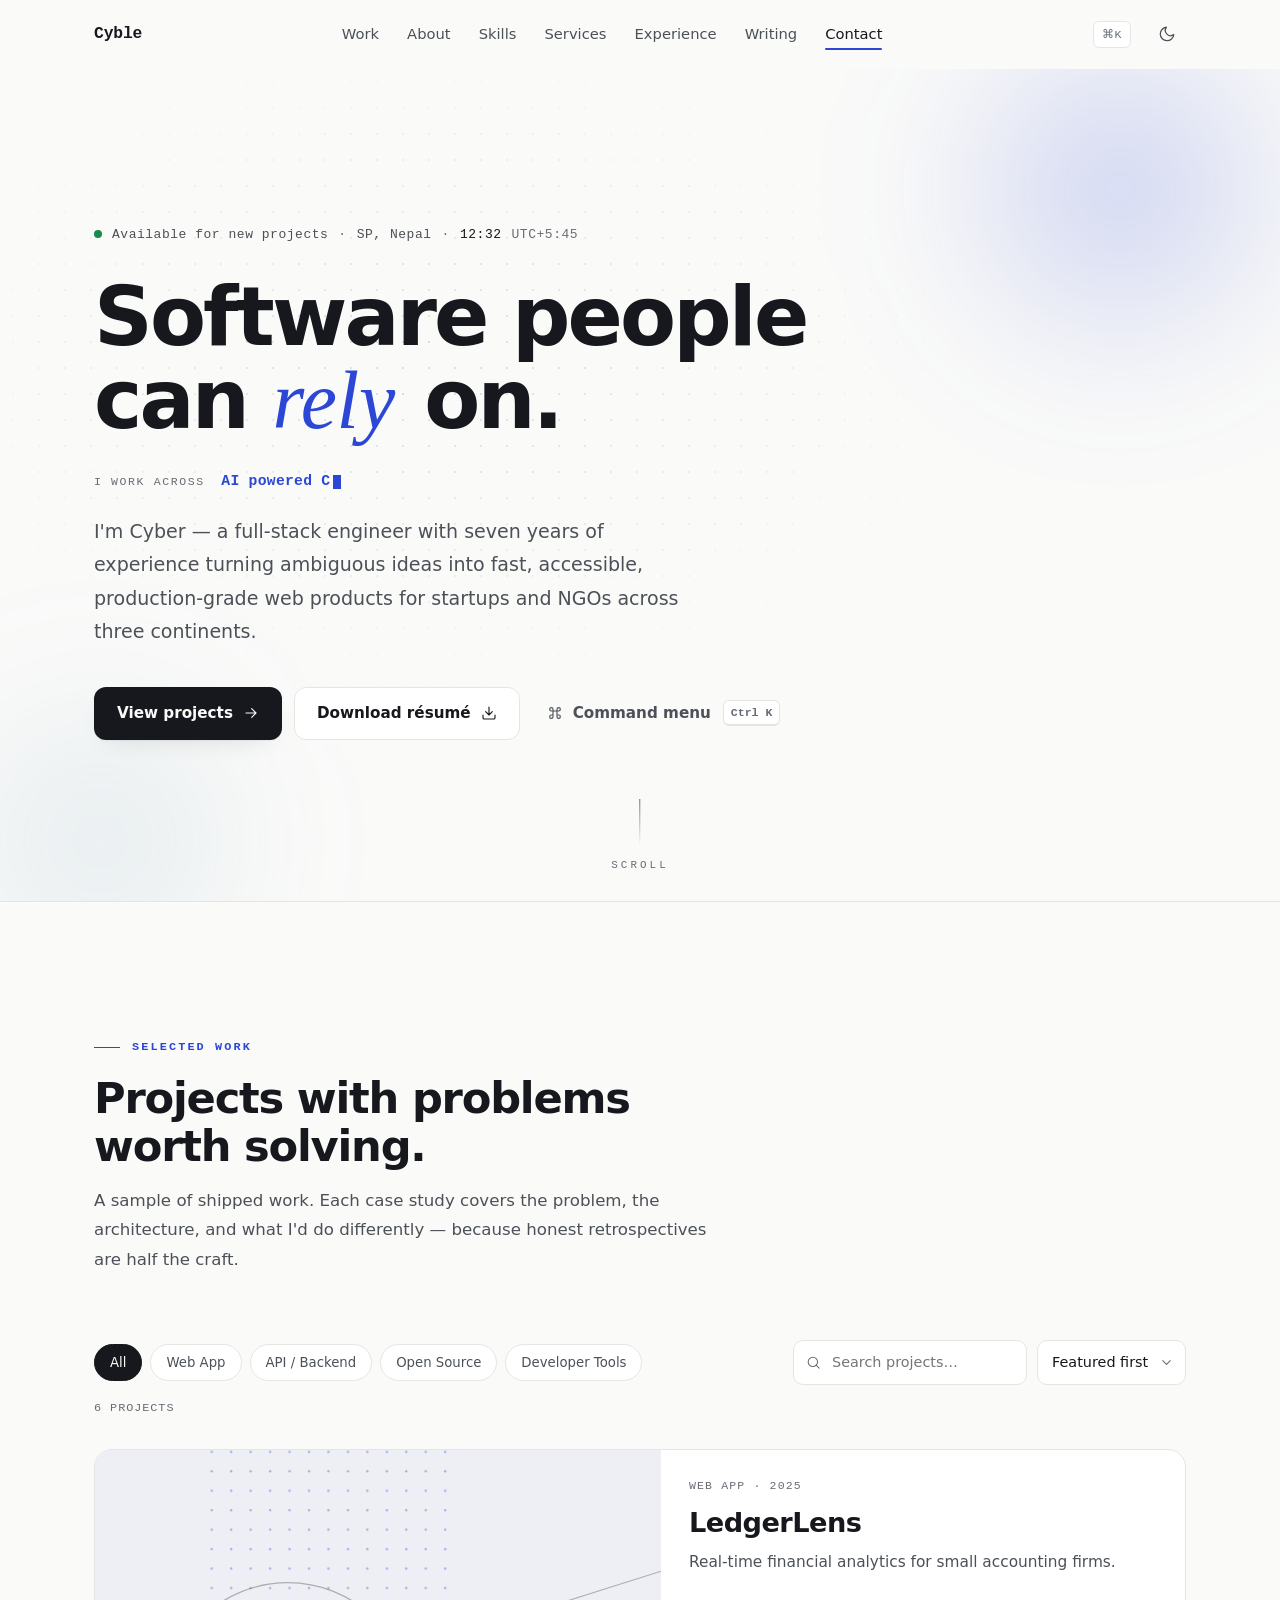
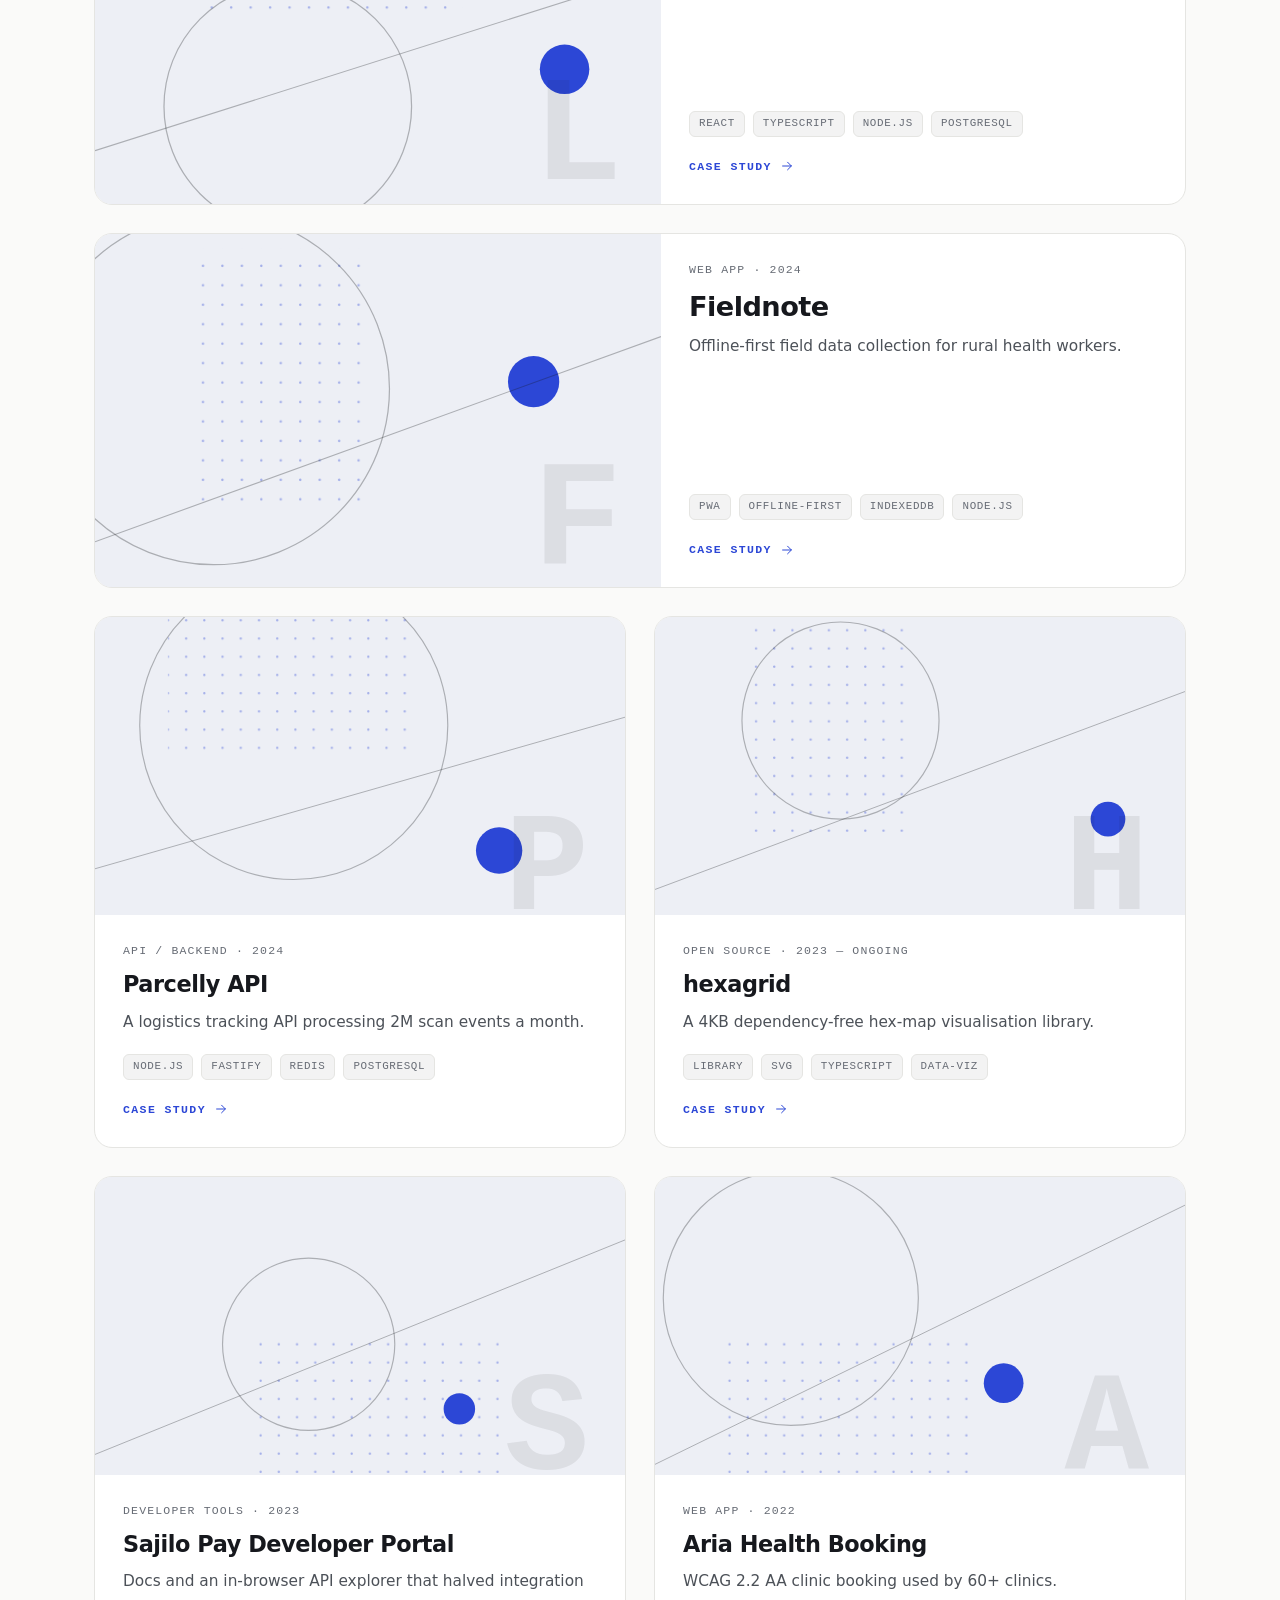
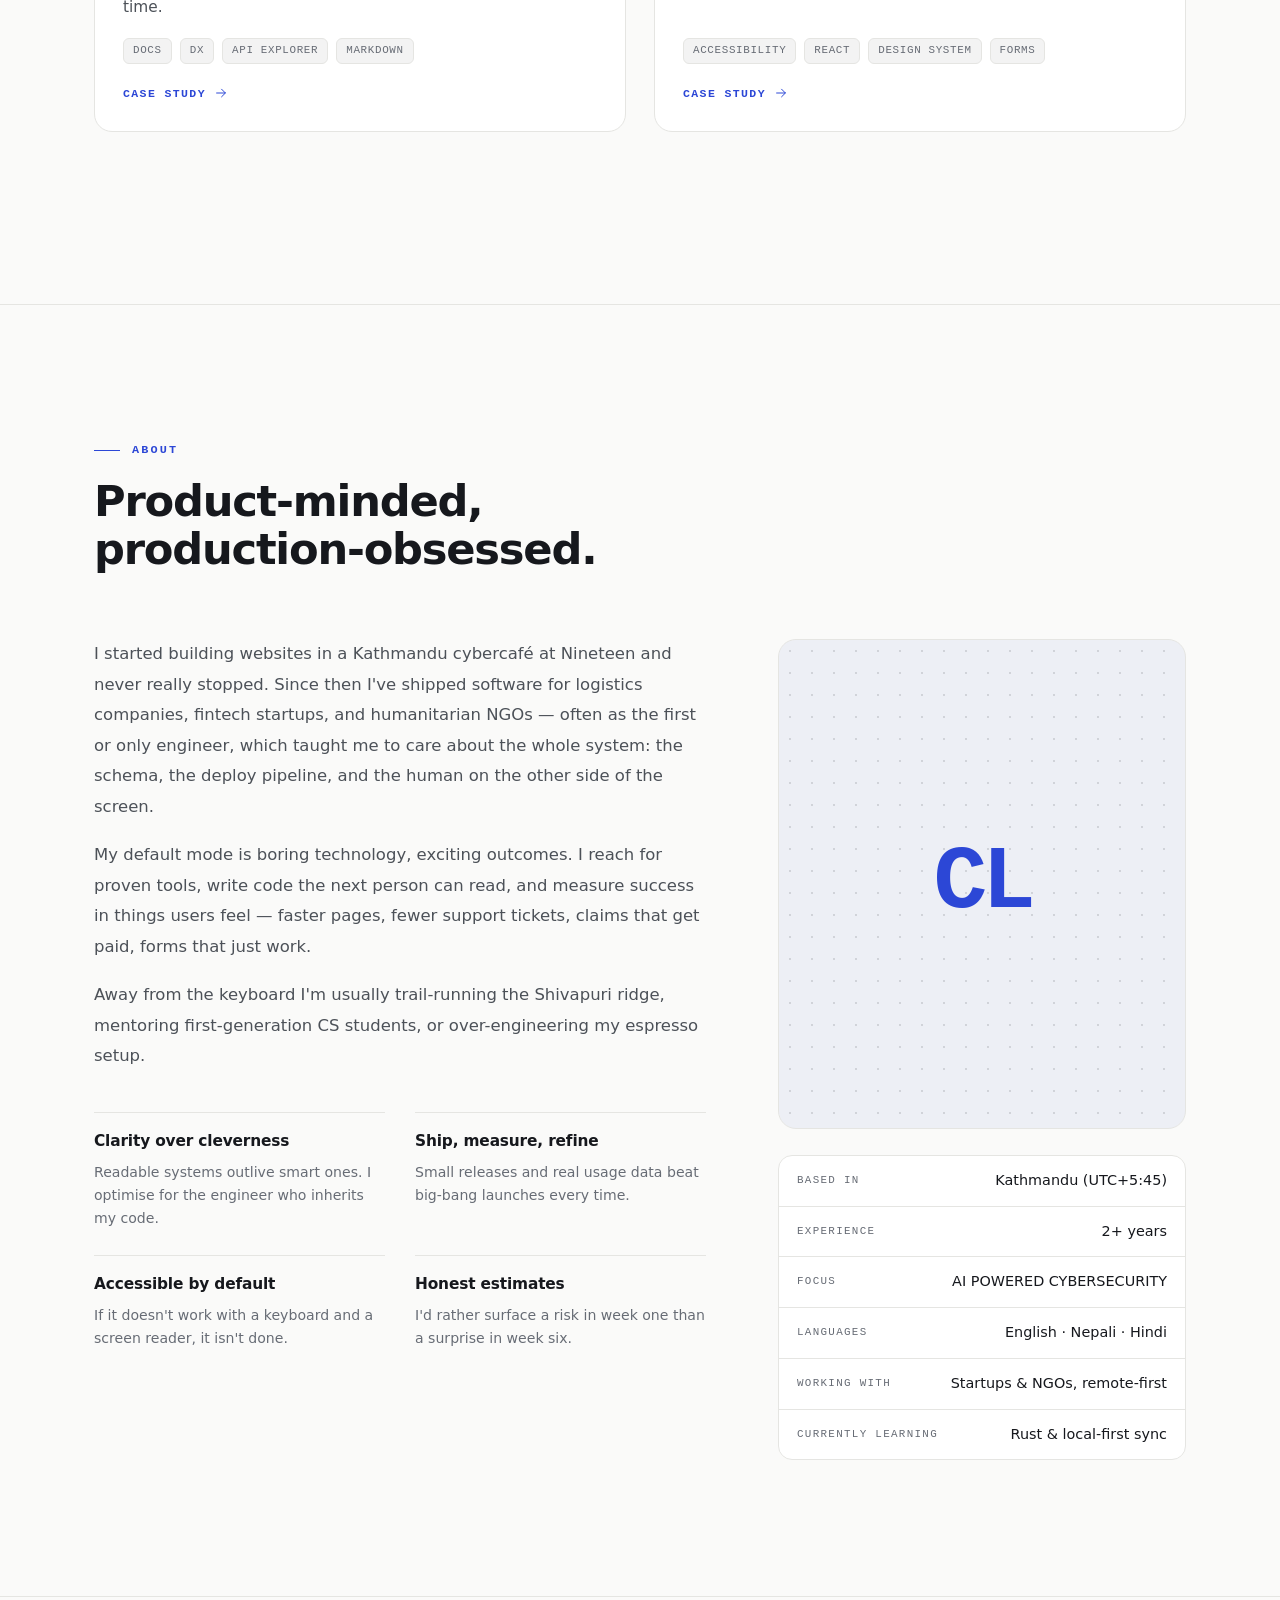
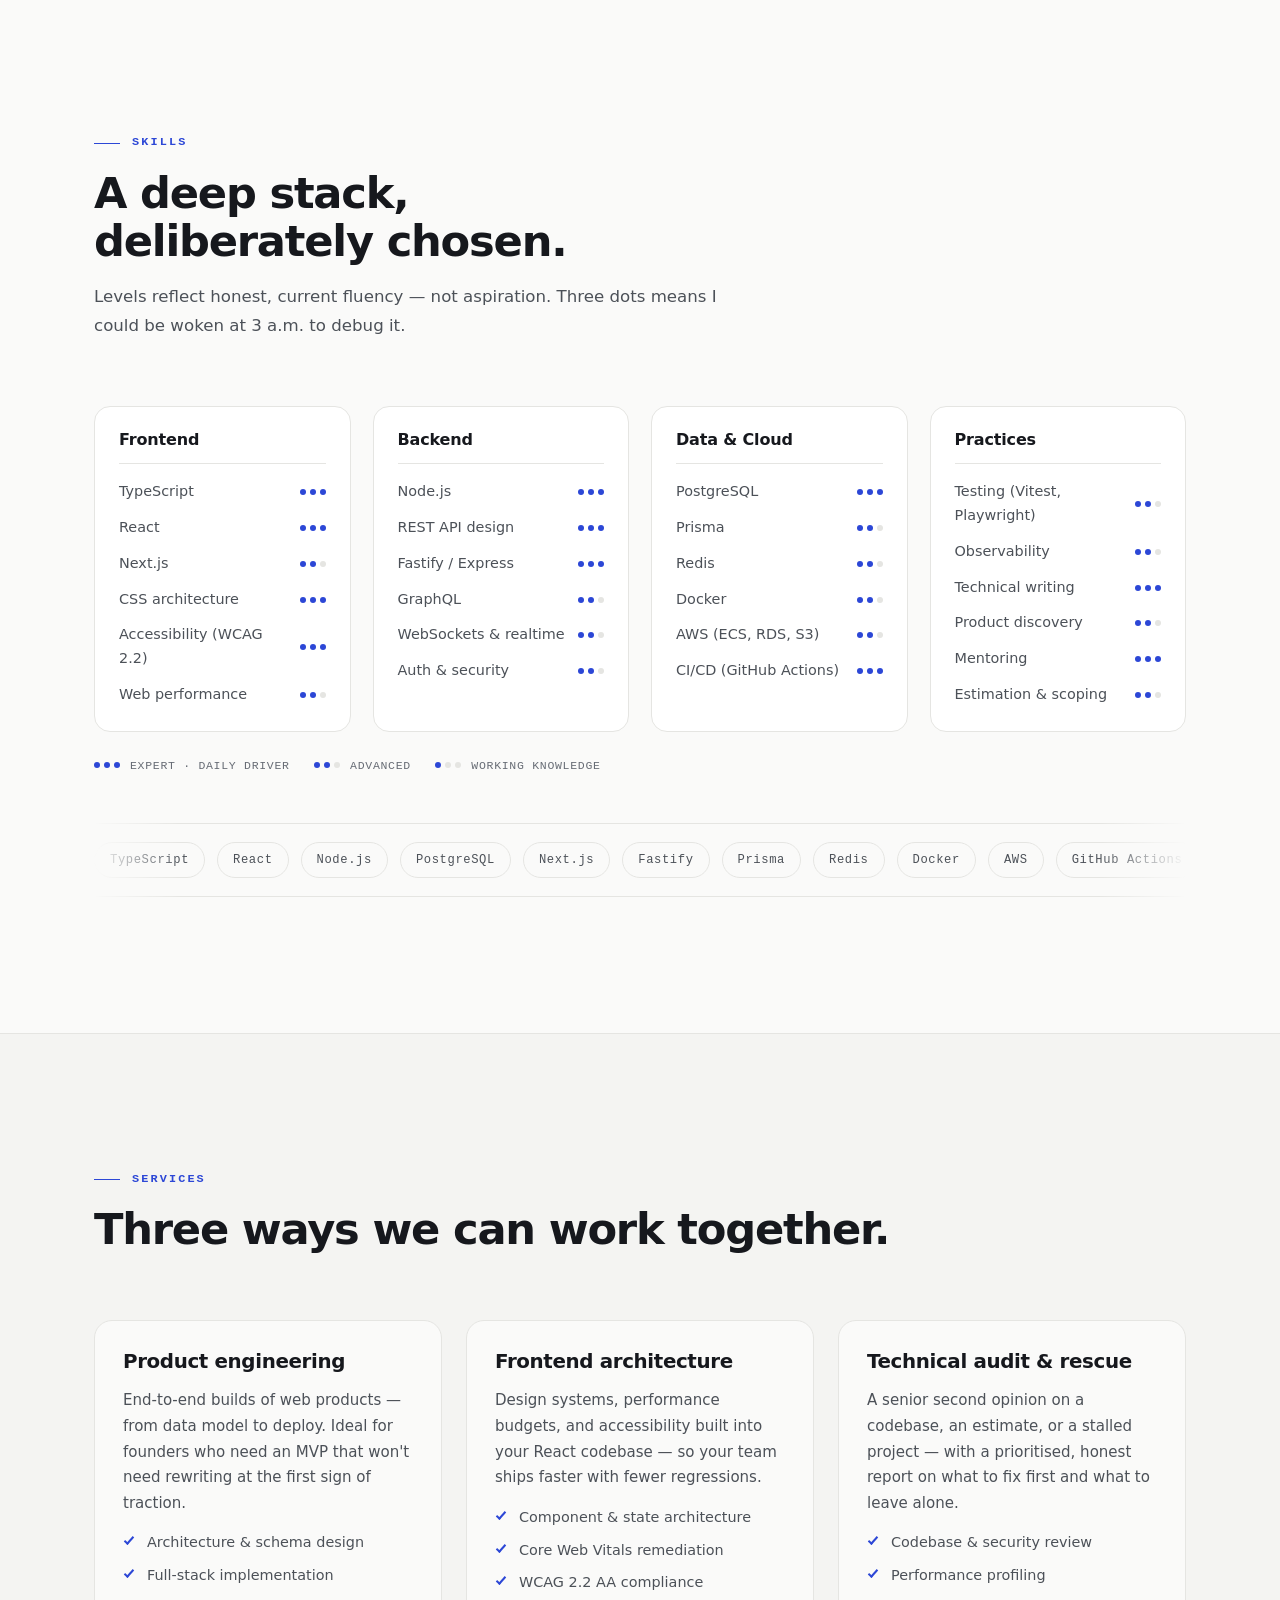
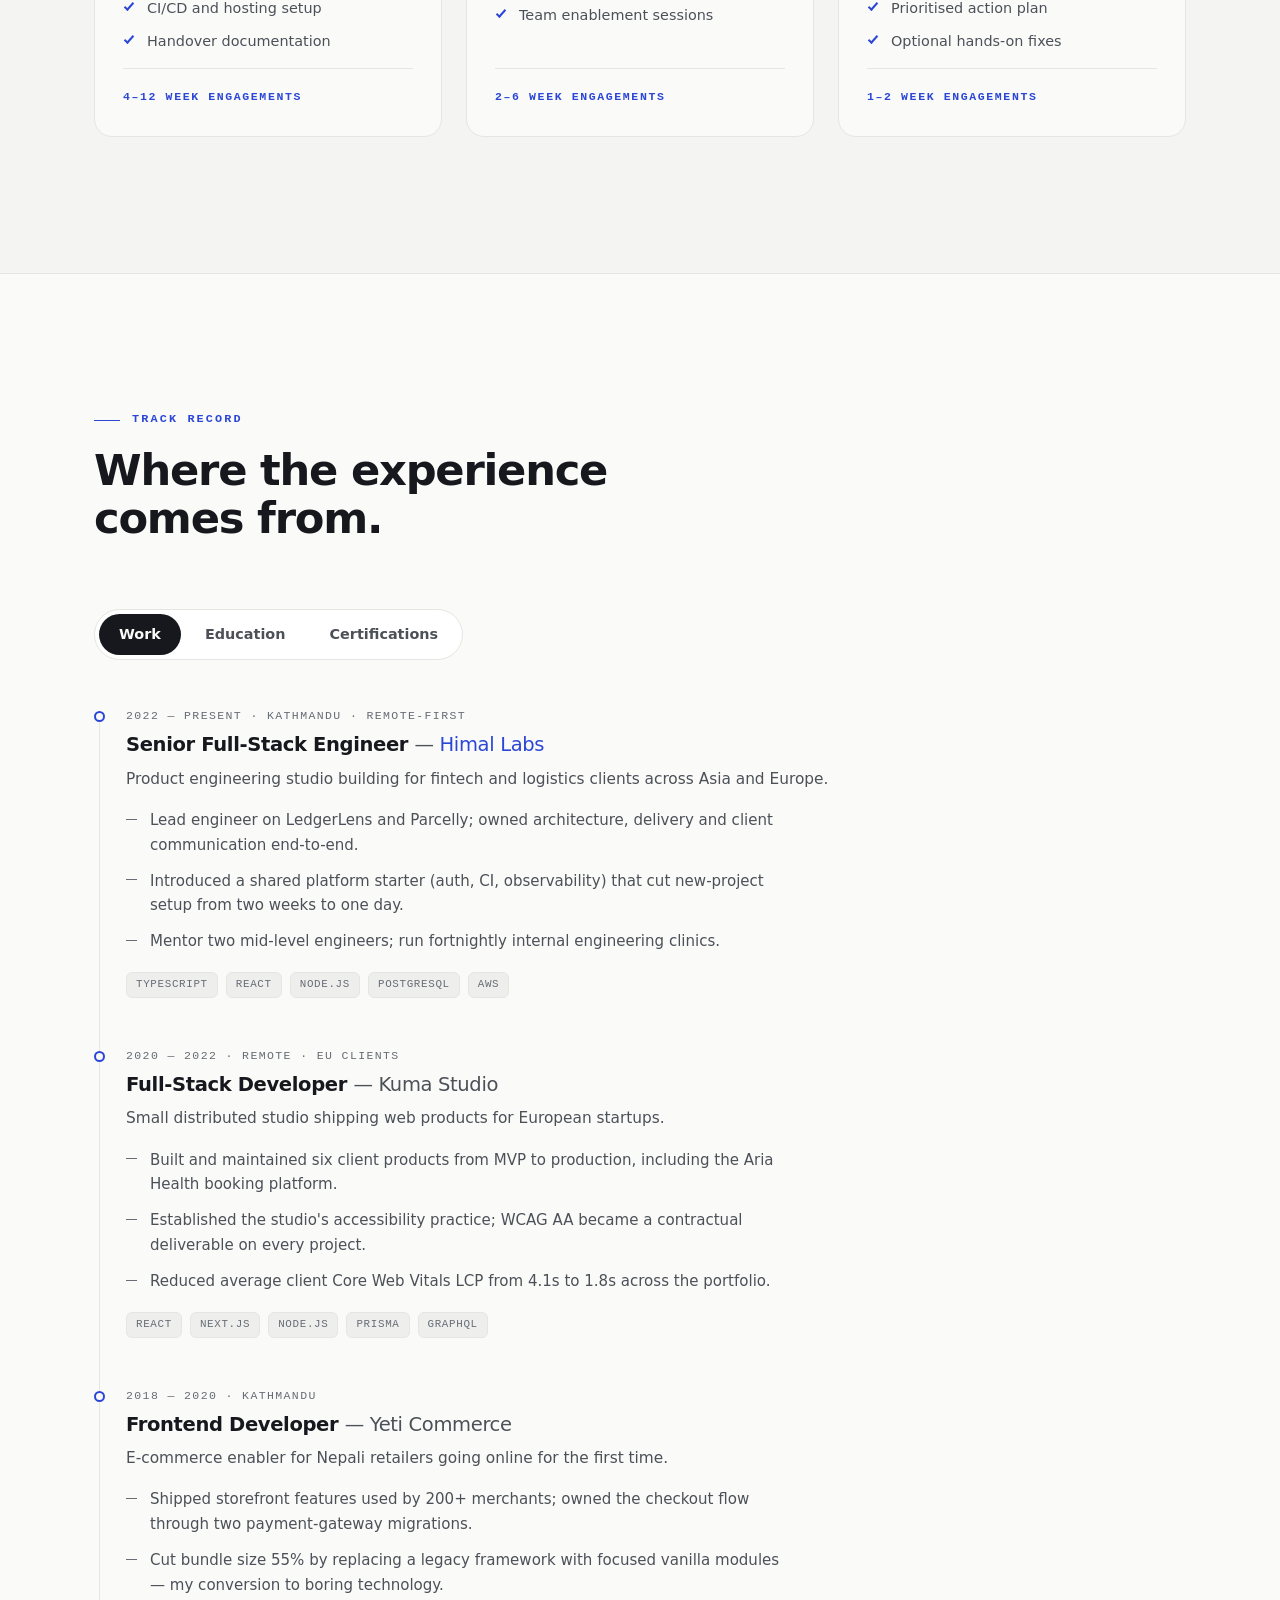
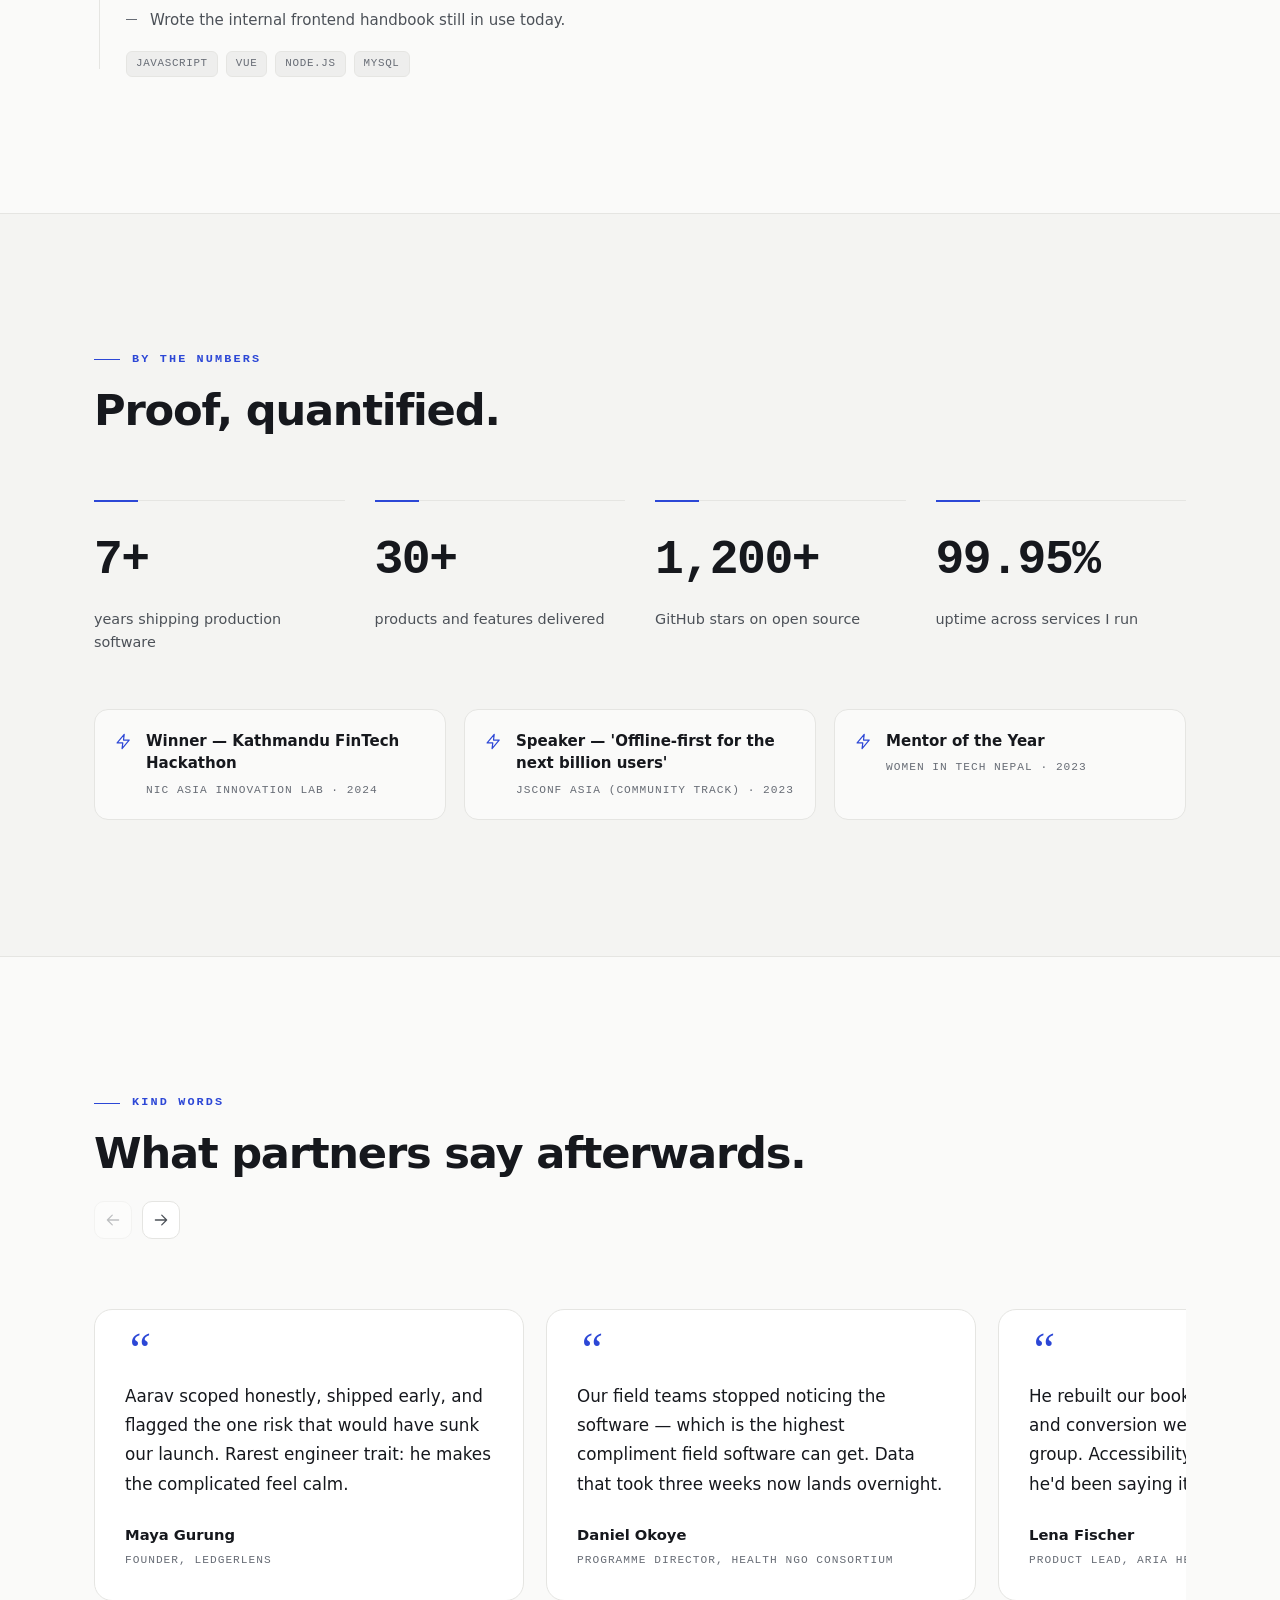
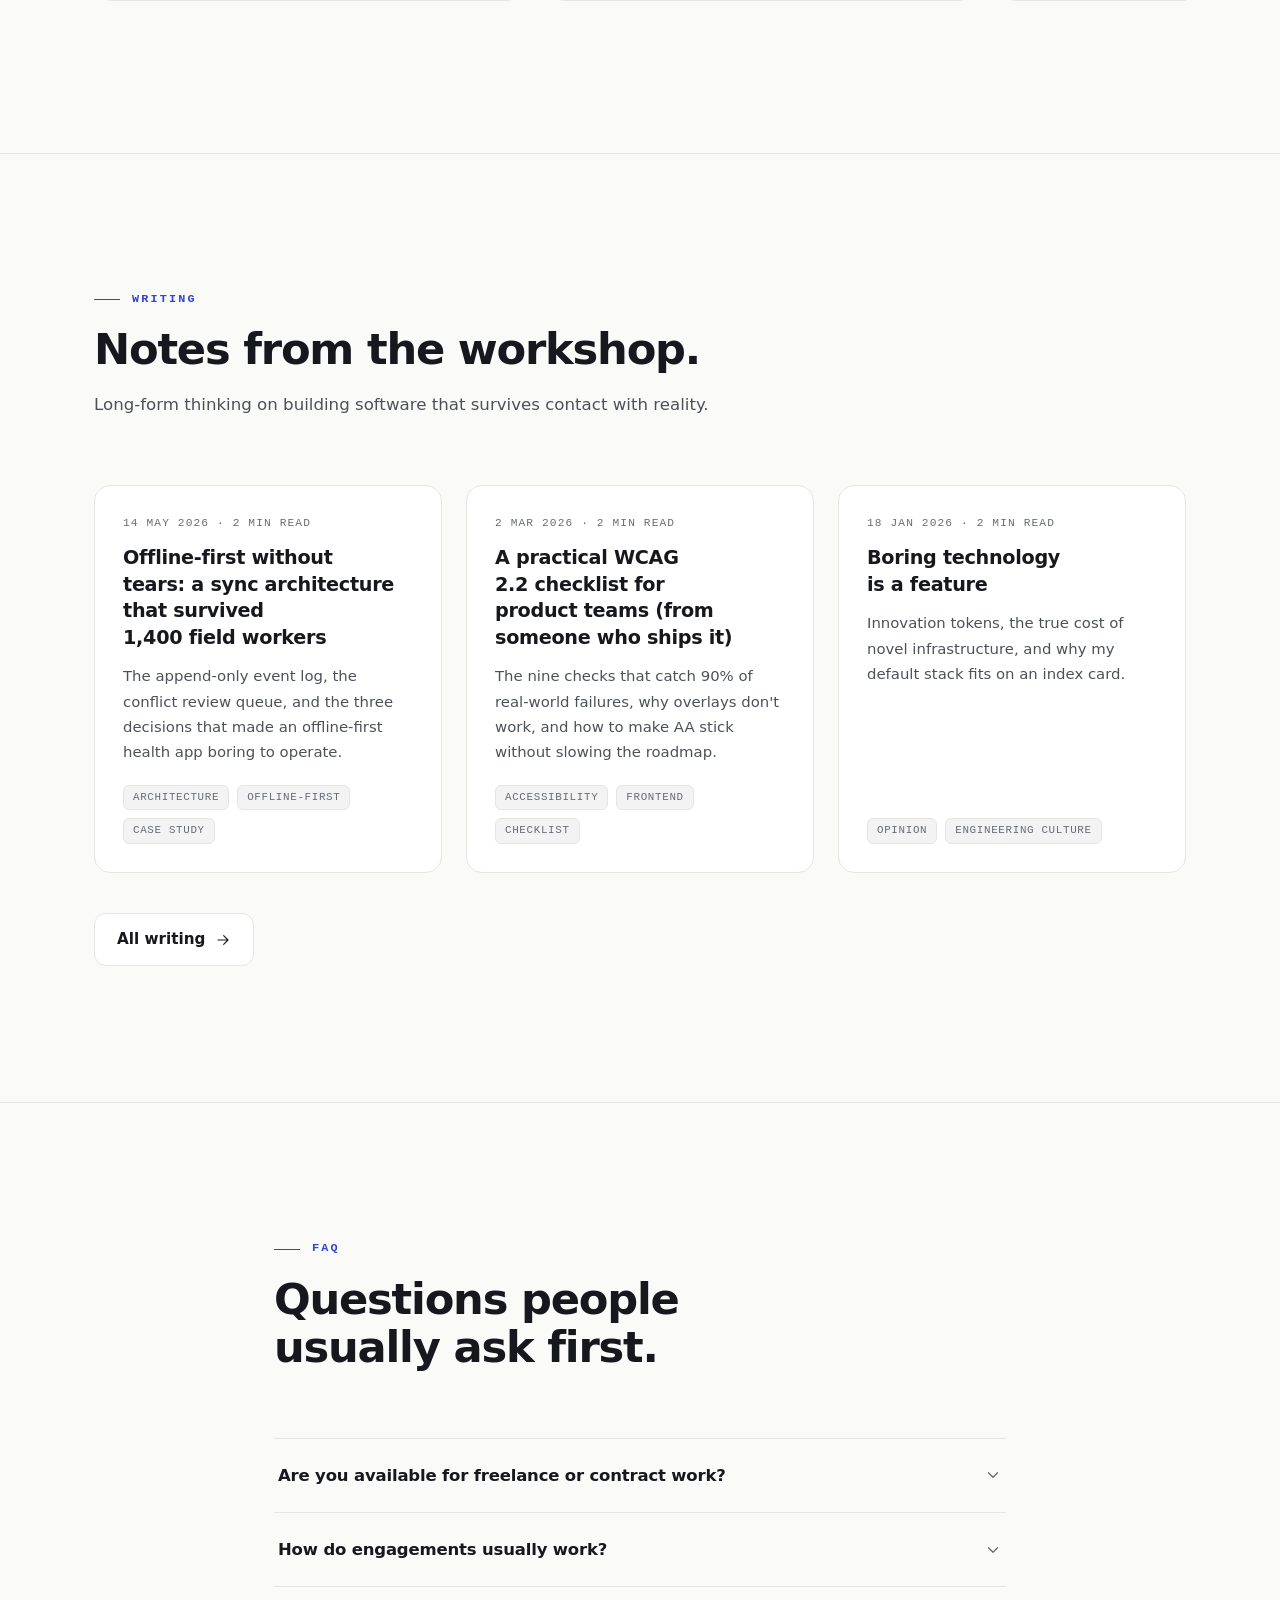
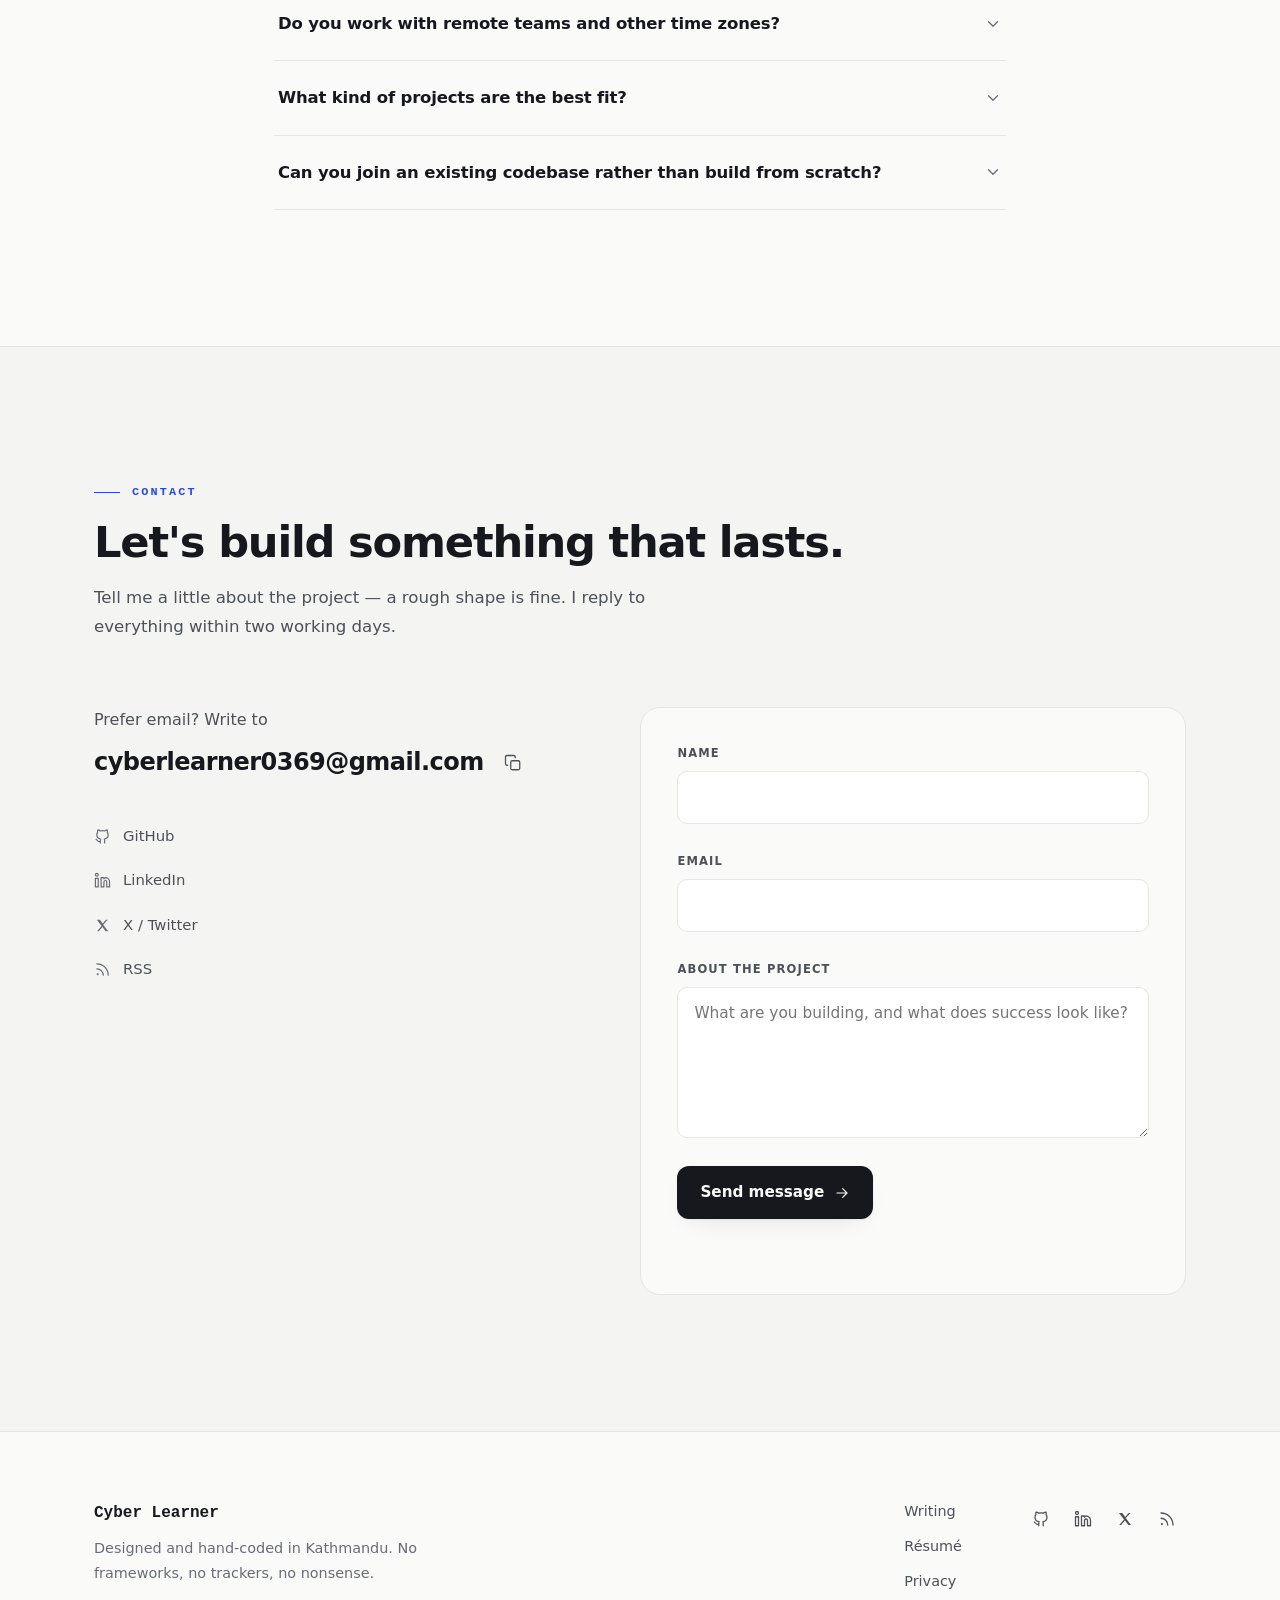
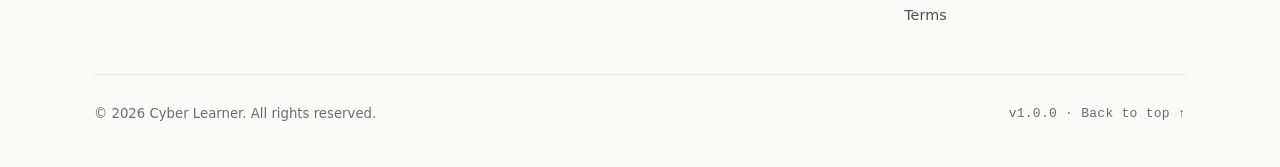
==== index.html @ bbeca6f2 "Initial Portfolio" ====
<!DOCTYPE html>
<html lang="en">
<head>
  <meta charset="UTF-8">
  <meta name="viewport" content="width=device-width, initial-scale=1">

  <!-- ▼ EDIT WHEN PERSONALISING: title, description, URLs and JSON-LD below
       should mirror what you put in js/content.js -->
  <title>Cyber Learner</title>
  <meta name="description" content="Full-stack engineer with 7+ years building fast, accessible, production-grade web products for startups and NGOs. TypeScript, React, Node.js, PostgreSQL.">
  <meta name="author" content="Cyber Learner">
  <link rel="canonical" href="https://example.com/">
  <meta name="robots" content="index, follow">

  <meta name="theme-color" content="#fafaf9" media="(prefers-color-scheme: light)">
  <meta name="theme-color" content="#0d1016" media="(prefers-color-scheme: dark)">
  <meta name="color-scheme" content="light dark">

  <!-- Open Graph -->
  <meta property="og:type" content="website">
  <meta property="og:site_name" content="CYBLE">
  <meta property="og:title" content="Cyber Learner — Full-Stack Engineer">
  <meta property="og:description" content="Software people can rely on. Case studies, writing, and services from a full-stack engineer in Kathmandu.">
  <meta property="og:url" content="https://example.com/">
  <meta property="og:image" content="https://example.com/assets/images/og.png">
  <meta property="og:image:width" content="1200">
  <meta property="og:image:height" content="630">

  <!-- Twitter / X -->
  <meta name="twitter:card" content="summary_large_image">
  <meta name="twitter:title" content="Aarav Shrestha — Full-Stack Engineer">
  <meta name="twitter:description" content="Software people can rely on. Case studies, writing, and services.">
  <meta name="twitter:image" content="https://example.com/assets/images/og.png">

  <!-- Icons & PWA -->
  <link rel="icon" href="assets/favicon.svg" type="image/svg+xml">
  <link rel="icon" href="assets/images/icon-192.png" type="image/png" sizes="192x192">
  <link rel="apple-touch-icon" href="assets/images/apple-touch-icon.png">
  <link rel="manifest" href="manifest.webmanifest">

  <!-- Theme is applied before first paint to avoid a flash -->
  <script src="js/theme.js"></script>
  <link rel="stylesheet" href="css/styles.css">

  <!-- Structured data (mirror of js/content.js — edit both together) -->
  <script type="application/ld+json">
  {
    "@context": "https://schema.org",
    "@graph": [
      {
        "@type": "Person",
        "@id": "https://example.com/#person",
        "name": "Cyber Learner",
        "jobTitle": "Full-Stack Engineer",
        "url": "https://example.com/",
        "email": "mailto:cyberlearner0369@gmail.com",
        "address": { "@type": "PostalAddress", "addressLocality": "SP", "addressCountry": "NP" },
        "sameAs": [
          "https://github.com/cyble-example",
          "https://www.linkedin.com/in/cyble-example",
          "https://x.com/cyble_example"
        ],
        "knowsAbout": ["TypeScript", "React", "Node.js", "PostgreSQL", "Web accessibility", "Cloud infrastructure"]
      },
      {
        "@type": "WebSite",
        "@id": "https://example.com/#website",
        "url": "https://example.com/",
        "name": "Cyber Learner",
        "publisher": { "@id": "https://example.com/#person" }
      }
    ]
  }
  </script>
</head>

<body data-page="home">
  <a class="skip-link" href="#main">Skip to main content</a>
  <div class="progress" aria-hidden="true"><span id="progress-bar"></span></div>

  <header class="nav" id="site-nav">
    <div class="container nav__inner">
      <a class="nav__brand" href="#top" aria-label="Home"></a>
      <nav class="nav__links" aria-label="Primary" id="primary-nav"></nav>
      <div class="nav__actions">
        <button class="icon-btn" id="palette-open" type="button" aria-label="Open command menu (Ctrl+K)">
          <span class="kbd-hint" aria-hidden="true">⌘K</span>
        </button>
        <button class="icon-btn" id="theme-toggle" type="button" aria-label="Switch to dark theme" aria-pressed="false"></button>
        <button class="icon-btn menu-toggle" id="menu-toggle" type="button" aria-expanded="false" aria-controls="mobile-menu" aria-label="Open menu"></button>
      </div>
    </div>
    <div class="mobile-menu" id="mobile-menu" hidden>
      <nav aria-label="Mobile" id="mobile-nav"></nav>
    </div>
  </header>

  <main id="main">
    <section class="hero" id="top" aria-label="Introduction">
      <div class="hero__bg" aria-hidden="true">
        <span class="blob blob--a"></span><span class="blob blob--b"></span>
        <span class="hero__grid"></span>
      </div>
      <div class="container" id="hero-slot"></div>
      <a class="hero__scroll" href="#work" aria-label="Scroll to selected work"><span class="hero__scroll-line" aria-hidden="true"></span>scroll</a>
    </section>

    <section class="section" id="work" data-render="projects"><div class="container" data-slot></div></section>
    <section class="section" id="about" data-render="about"><div class="container" data-slot></div></section>
    <section class="section" id="skills" data-render="skills"><div class="container" data-slot></div></section>
    <section class="section section--tint" id="services" data-render="services"><div class="container" data-slot></div></section>
    <section class="section" id="experience" data-render="experience"><div class="container" data-slot></div></section>
    <section class="section section--tint" id="numbers" data-render="achievements"><div class="container" data-slot></div></section>
    <section class="section" id="testimonials" data-render="testimonials"><div class="container" data-slot></div></section>
    <section class="section" id="writing" data-render="writing"><div class="container" data-slot></div></section>
    <section class="section" id="gallery" data-render="gallery" hidden><div class="container" data-slot></div></section>
    <section class="section" id="faq" data-render="faq"><div class="container container--narrow" data-slot></div></section>
    <section class="section section--tint" id="contact" data-render="contact"><div class="container" data-slot></div></section>
  </main>

  <footer class="footer" id="site-footer"><div class="container" data-slot></div></footer>

  <!-- Case-study dialog -->
  <dialog class="modal" id="project-modal" aria-labelledby="project-modal-title">
    <div class="modal__frame" id="project-modal-body"></div>
  </dialog>

  <!-- Command palette -->
  <dialog class="palette" id="palette" aria-label="Command menu">
    <div class="palette__frame">
      <div class="palette__inputwrap">
        <input id="palette-input" class="palette__input" type="text" role="combobox" aria-expanded="true"
               aria-controls="palette-list" aria-activedescendant="" autocomplete="off" spellcheck="false"
               placeholder="Search sections, projects, writing, actions…">
        <kbd class="palette__esc">esc</kbd>
      </div>
      <ul class="palette__list" id="palette-list" role="listbox" aria-label="Results"></ul>
      <p class="palette__empty" id="palette-empty" hidden>No results. Try “projects”, “theme”, or “email”.</p>
    </div>
  </dialog>

  <!-- Lightbox -->
  <dialog class="lightbox" id="lightbox" aria-label="Image viewer">
    <figure class="lightbox__frame"><img id="lightbox-img" alt=""><figcaption id="lightbox-cap"></figcaption></figure>
  </dialog>

  <button class="to-top" id="to-top" type="button" aria-label="Back to top" hidden></button>
  <div class="toast-region" id="toast-region" role="status" aria-live="polite"></div>

  <noscript>
    <div class="noscript container">
      <h1>Cyber Learner — Full-Stack Engineer</h1>
      <p>This portfolio renders its content with a small amount of JavaScript (~no frameworks, no trackers).
         Please enable JavaScript, or email <a href="mailto:cyberlearner0369@gmail.com">cyberlearner0369@gmail.com</a>.</p>
    </div>
  </noscript>

  <script src="js/content.js" defer></script>
  <script src="js/main.js" defer></script>
</body>
</html>
---- css/styles.css ----
/* ==========================================================================
   STYLES.CSS — design system for the whole site.
   Direction: "engineered, not decorated". Cool near-white / deep ink-blue,
   one cobalt accent, grotesk display with a serif-italic emphasis word,
   monospace system metadata. Zero external fonts or libraries.
   --------------------------------------------------------------------------
   Contents
   01 tokens          02 base & reset       03 utilities
   04 nav             05 hero               06 sections & buttons
   07 toolbar/chips   08 projects           09 case-study modal
   10 about           11 skills             12 services
   13 experience      14 numbers            15 testimonials
   16 writing         17 gallery/lightbox   18 faq
   19 contact         20 footer             21 palette
   22 blog/prose      23 resume             24 404 & legal
   25 misc UI         26 motion             27 responsive
   28 print
   ========================================================================== */

/* ---------- 01 · tokens ------------------------------------------------- */
:root {
  --font-sans: system-ui, -apple-system, "Segoe UI", Roboto, "Helvetica Neue", Arial, sans-serif;
  --font-serif: "Iowan Old Style", "Palatino Linotype", Palatino, Charter, Georgia, serif;
  --font-mono: ui-monospace, "SF Mono", "Cascadia Code", "Segoe UI Mono", Menlo, Consolas, monospace;

  --bg: #fafaf9;
  --surface: #ffffff;
  --surface-2: #f1f1ef;
  --tint: #f4f4f2;
  --ink: #16181d;
  --ink-2: #4c5158;
  --ink-3: #676c75;
  --line: #e5e5e2;
  --hover-bg: rgba(22, 24, 29, 0.05);

  --accent: #2c47d6;
  --accent-strong: #1f36b8;
  --accent-soft: rgba(44, 71, 214, 0.09);

  --ok: #178a50;
  --err: #b3262e;

  --btn-bg: #16181d;
  --btn-fg: #fafaf9;

  --nav-bg: rgba(250, 250, 249, 0.82);
  --grid-dot: rgba(22, 24, 29, 0.13);
  --sel-bg: #2c47d6;
  --sel-fg: #ffffff;
  --code-inline-bg: rgba(22, 24, 29, 0.06);

  /* generated project-cover art */
  --cover-bg: #edeff5;
  --cover-line: rgba(22, 24, 29, 0.30);
  --cover-dot: rgba(44, 71, 214, 0.38);
  --cover-accent: #2c47d6;
  --cover-letter: rgba(22, 24, 29, 0.08);

  /* code blocks are ink-dark in both themes */
  --cb-bg: #12151d;
  --cb-line: rgba(233, 235, 239, 0.09);
  --cb-ink: #dfe3ea;
  --cb-muted: #8b93a3;

  --r-s: 8px;
  --r-m: 12px;
  --r-l: 18px;

  --shadow-1: 0 1px 2px rgba(16, 18, 24, 0.05), 0 10px 28px -14px rgba(16, 18, 24, 0.14);
  --shadow-2: 0 2px 4px rgba(16, 18, 24, 0.06), 0 22px 48px -20px rgba(16, 18, 24, 0.22);
  --ease: cubic-bezier(0.22, 0.61, 0.24, 1);
}

[data-theme="dark"] {
  --bg: #0d1016;
  --surface: #14181f;
  --surface-2: #1a1f29;
  --tint: #10141b;
  --ink: #e9ebef;
  --ink-2: #a6acb8;
  --ink-3: #828a97;
  --line: rgba(233, 235, 239, 0.10);
  --hover-bg: rgba(233, 235, 239, 0.06);

  --accent: #8fa0ff;
  --accent-strong: #a9b6ff;
  --accent-soft: rgba(143, 160, 255, 0.12);

  --ok: #3fd08a;
  --err: #ff7b85;

  --btn-bg: #e9ebef;
  --btn-fg: #10131a;

  --nav-bg: rgba(13, 16, 22, 0.78);
  --grid-dot: rgba(233, 235, 239, 0.10);
  --sel-bg: #8fa0ff;
  --sel-fg: #0d1016;
  --code-inline-bg: rgba(233, 235, 239, 0.09);

  --cover-bg: #171c27;
  --cover-line: rgba(233, 235, 239, 0.22);
  --cover-dot: rgba(143, 160, 255, 0.40);
  --cover-accent: #6f83f5;
  --cover-letter: rgba(233, 235, 239, 0.06);

  --shadow-1: 0 1px 2px rgba(0, 0, 0, 0.35), 0 12px 30px -14px rgba(0, 0, 0, 0.55);
  --shadow-2: 0 2px 4px rgba(0, 0, 0, 0.4), 0 26px 56px -20px rgba(0, 0, 0, 0.65);
}

/* ---------- 02 · base & reset ------------------------------------------- */
*, *::before, *::after { box-sizing: border-box; }
* { margin: 0; }

html {
  scroll-behavior: smooth;
  scroll-padding-top: 96px;
  -webkit-text-size-adjust: 100%;
}

body {
  font-family: var(--font-sans);
  font-size: 1rem;
  line-height: 1.65;
  color: var(--ink);
  background: var(--bg);
  -webkit-font-smoothing: antialiased;
  text-rendering: optimizeLegibility;
  min-height: 100svh;
}

img, svg, video { display: block; max-width: 100%; }
img { height: auto; }
input, button, textarea, select { font: inherit; color: inherit; }
button { cursor: pointer; }
h1, h2, h3, h4 { font-weight: 700; line-height: 1.15; letter-spacing: -0.02em; text-wrap: balance; }
a { color: var(--accent); }
ul, ol { padding: 0; }
[hidden] { display: none !important; }

::selection { background: var(--sel-bg); color: var(--sel-fg); }

:focus { outline: none; }
:focus-visible {
  outline: 2px solid var(--accent);
  outline-offset: 3px;
  border-radius: 2px;
}

body.menu-open, body.modal-open { overflow: hidden; }

/* smooth colour cross-fade when the theme toggles (JS adds .theme-anim) */
@media (prefers-reduced-motion: no-preference) {
  html.theme-anim, html.theme-anim *, html.theme-anim *::before, html.theme-anim *::after {
    transition: background-color 0.35s var(--ease), color 0.35s var(--ease),
                border-color 0.35s var(--ease), fill 0.35s var(--ease) !important;
  }
}

/* ---------- 03 · utilities ------------------------------------------------ */
.container {
  width: 100%;
  max-width: 1180px;
  margin-inline: auto;
  padding-inline: clamp(20px, 5vw, 44px);
}
.container--narrow { max-width: 820px; }

.mono {
  font-family: var(--font-mono);
  font-size: 0.8125rem;
  letter-spacing: 0.02em;
}

.icon { width: 18px; height: 18px; flex: none; }
.icon.flip { transform: scaleX(-1); }

kbd {
  font-family: var(--font-mono);
  font-size: 0.72rem;
  border: 1px solid var(--line);
  border-bottom-width: 2px;
  border-radius: 6px;
  padding: 2px 7px;
  color: var(--ink-3);
  background: var(--surface);
}

.sr-only {
  position: absolute !important;
  width: 1px; height: 1px;
  padding: 0; margin: -1px;
  overflow: hidden;
  clip: rect(0 0 0 0);
  white-space: nowrap;
  border: 0;
}

.skip-link {
  position: fixed;
  top: 12px; left: 12px;
  z-index: 2000;
  background: var(--btn-bg);
  color: var(--btn-fg);
  padding: 10px 18px;
  border-radius: 10px;
  font-weight: 600;
  text-decoration: none;
  transform: translateY(-64px);
  transition: transform 0.2s var(--ease);
}
.skip-link:focus-visible { transform: translateY(0); outline-offset: 1px; }

.noscript { padding: 140px 0; }

/* ---------- 04 · navigation ------------------------------------------------ */
.progress {
  position: fixed;
  inset: 0 0 auto 0;
  height: 2px;
  z-index: 1200;
  pointer-events: none;
}
#progress-bar {
  display: block;
  height: 100%;
  background: var(--accent);
  transform: scaleX(0);
  transform-origin: 0 50%;
}

.nav {
  position: sticky;
  top: 0;
  z-index: 900;
  border-bottom: 1px solid transparent;
  transition: background-color 0.25s var(--ease), border-color 0.25s var(--ease), backdrop-filter 0.25s;
}
.nav--scrolled {
  background: var(--nav-bg);
  -webkit-backdrop-filter: blur(14px) saturate(1.5);
  backdrop-filter: blur(14px) saturate(1.5);
  border-bottom-color: var(--line);
}

.nav__inner {
  display: flex;
  align-items: center;
  justify-content: space-between;
  gap: 16px;
  height: 68px;
}

.nav__brand {
  font-family: var(--font-mono);
  font-weight: 600;
  font-size: 1.02rem;
  letter-spacing: -0.01em;
  color: var(--ink);
  text-decoration: none;
}
.brand__accent { color: var(--accent); }

.nav__links { display: flex; gap: 2px; }
.nav__link {
  position: relative;
  padding: 9px 13px;
  border-radius: 9px;
  font-size: 0.92rem;
  color: var(--ink-2);
  text-decoration: none;
  transition: color 0.18s, background-color 0.18s;
}
.nav__link:hover { color: var(--ink); background: var(--hover-bg); }
.nav__link.is-active { color: var(--ink); }
.nav__link.is-active::after {
  content: "";
  position: absolute;
  left: 13px; right: 13px; bottom: 5px;
  height: 2px;
  border-radius: 2px;
  background: var(--accent);
}

.nav__actions { display: flex; align-items: center; gap: 6px; }

.icon-btn {
  display: inline-flex;
  align-items: center;
  justify-content: center;
  width: 38px; height: 38px;
  border: 1px solid transparent;
  border-radius: 10px;
  background: transparent;
  color: var(--ink-2);
  text-decoration: none;
  transition: background-color 0.18s, color 0.18s, border-color 0.18s, transform 0.18s var(--ease);
}
.icon-btn:hover { background: var(--hover-bg); color: var(--ink); }

#palette-open { width: auto; padding: 0 10px; }
.kbd-hint {
  font-family: var(--font-mono);
  font-size: 0.72rem;
  letter-spacing: 0.04em;
  border: 1px solid var(--line);
  border-radius: 6px;
  padding: 3px 8px;
  background: var(--surface);
  color: var(--ink-3);
  transition: border-color 0.18s, color 0.18s;
}
#palette-open:hover .kbd-hint { border-color: var(--ink-3); color: var(--ink); }

.menu-toggle { display: none; }

.mobile-menu {
  position: fixed;
  inset: 68px 0 0 0;
  z-index: 880;
  background: var(--bg);
  overflow-y: auto;
  padding: 20px clamp(20px, 5vw, 44px) 44px;
  border-top: 1px solid var(--line);
}
.mobile-menu nav { display: flex; flex-direction: column; }
.mobile-menu a {
  padding: 17px 2px;
  font-size: 1.35rem;
  font-weight: 650;
  letter-spacing: -0.02em;
  color: var(--ink);
  text-decoration: none;
  border-bottom: 1px solid var(--line);
}
.mobile-menu a:hover { color: var(--accent); }

/* ---------- 05 · hero -------------------------------------------------------- */
.hero {
  position: relative;
  display: flex;
  align-items: center;
  min-height: calc(100svh - 68px);
  padding: clamp(72px, 10vh, 120px) 0 96px;
  overflow: clip;
}

.hero__bg { position: absolute; inset: 0; pointer-events: none; }
.blob {
  position: absolute;
  border-radius: 50%;
  filter: blur(72px);
  will-change: transform;
}
.blob--a {
  width: 560px; height: 560px;
  top: -160px; right: -120px;
  background: radial-gradient(closest-side, rgba(44, 71, 214, 0.26), transparent 72%);
}
.blob--b {
  width: 480px; height: 480px;
  bottom: -180px; left: -140px;
  background: radial-gradient(closest-side, rgba(96, 148, 178, 0.18), transparent 72%);
}
[data-theme="dark"] .blob--a { background: radial-gradient(closest-side, rgba(96, 118, 255, 0.22), transparent 72%); }
[data-theme="dark"] .blob--b { background: radial-gradient(closest-side, rgba(70, 120, 150, 0.14), transparent 72%); }

.hero__grid {
  position: absolute;
  inset: 0;
  background-image: radial-gradient(var(--grid-dot) 1px, transparent 1px);
  background-size: 26px 26px;
  -webkit-mask-image: radial-gradient(ellipse 62% 58% at 34% 36%, black, transparent 72%);
  mask-image: radial-gradient(ellipse 62% 58% at 34% 36%, black, transparent 72%);
}

.hero__content { position: relative; max-width: 920px; }

.hero__status {
  display: flex;
  align-items: center;
  flex-wrap: wrap;
  gap: 10px;
  color: var(--ink-2);
  letter-spacing: 0.04em;
}
.hero__sep { color: var(--ink-3); }
.tz { color: var(--ink-3); }
#local-time { font-variant-numeric: tabular-nums; color: var(--ink); }

.dot {
  width: 8px; height: 8px;
  border-radius: 50%;
  background: var(--ok);
}
@media (prefers-reduced-motion: no-preference) {
  .dot { animation: pulse 2.6s var(--ease) infinite; }
  @keyframes pulse {
    0%   { box-shadow: 0 0 0 0 rgba(23, 138, 80, 0.45); }
    70%  { box-shadow: 0 0 0 10px rgba(23, 138, 80, 0); }
    100% { box-shadow: 0 0 0 0 rgba(23, 138, 80, 0); }
  }
}

.hero__title {
  margin-top: 30px;
  font-size: clamp(2.55rem, 7.4vw, 5.1rem);
  line-height: 1.02;
  letter-spacing: -0.035em;
  font-weight: 700;
  max-width: 15ch;
}
.accent-serif {
  font-family: var(--font-serif);
  font-style: italic;
  font-weight: 500;
  letter-spacing: -0.005em;
  color: var(--accent);
  padding-right: 0.05em;
}

.hero__typed { margin-top: 26px; color: var(--ink-2); }
.type__prefix {
  color: var(--ink-3);
  text-transform: uppercase;
  font-size: 0.72rem;
  letter-spacing: 0.14em;
  margin-right: 8px;
}
.type__word { color: var(--accent); font-weight: 600; font-size: 0.92rem; }
.type__caret {
  display: inline-block;
  width: 8px; height: 1.05em;
  margin-left: 3px;
  vertical-align: text-bottom;
  background: var(--accent);
}
@media (prefers-reduced-motion: no-preference) {
  .type__caret { animation: blink 1.1s steps(2, start) infinite; }
  @keyframes blink { to { visibility: hidden; } }
}

.hero__intro {
  margin-top: 22px;
  max-width: 620px;
  font-size: clamp(1.02rem, 1.6vw, 1.19rem);
  line-height: 1.75;
  color: var(--ink-2);
}

.hero__cta {
  margin-top: 38px;
  display: flex;
  flex-wrap: wrap;
  align-items: center;
  gap: 12px;
}

.hero__scroll {
  position: absolute;
  left: 50%;
  bottom: 26px;
  transform: translateX(-50%);
  display: flex;
  flex-direction: column;
  align-items: center;
  gap: 12px;
  font-family: var(--font-mono);
  font-size: 0.68rem;
  letter-spacing: 0.28em;
  text-transform: uppercase;
  color: var(--ink-3);
  text-decoration: none;
}
.hero__scroll:hover { color: var(--ink); }
.hero__scroll-line {
  width: 1px; height: 46px;
  background: linear-gradient(var(--ink-3), transparent);
  transform-origin: top;
}
@media (prefers-reduced-motion: no-preference) {
  .hero__scroll-line { animation: drop 2.1s var(--ease) infinite; }
  @keyframes drop {
    0% { transform: scaleY(0); }
    45% { transform: scaleY(1); }
    100% { transform: scaleY(1); opacity: 0; }
  }
}
@media (max-height: 620px) { .hero__scroll { display: none; } }

/* ---------- 06 · sections & buttons ----------------------------------------- */
.section {
  padding: clamp(84px, 11vw, 136px) 0;
  border-top: 1px solid var(--line);
}
.section--tint { background: var(--tint); }

.section__head {
  max-width: 800px;
  margin-bottom: clamp(42px, 6vw, 66px);
}
.kicker {
  display: flex;
  align-items: center;
  gap: 12px;
  color: var(--accent);
  font-weight: 600;
  font-size: 0.74rem;
  letter-spacing: 0.18em;
  text-transform: uppercase;
}
.kicker::before {
  content: "";
  width: 26px; height: 1px;
  background: var(--accent);
}
.section__title {
  margin-top: 16px;
  font-size: clamp(1.85rem, 3.7vw, 2.7rem);
  letter-spacing: -0.028em;
  line-height: 1.12;
}
.section__lede {
  margin-top: 16px;
  max-width: 640px;
  color: var(--ink-2);
  font-size: 1.04rem;
  line-height: 1.75;
}

.btn {
  display: inline-flex;
  align-items: center;
  gap: 10px;
  padding: 13px 22px;
  border: 1px solid transparent;
  border-radius: var(--r-m);
  font-weight: 600;
  font-size: 0.95rem;
  text-decoration: none;
  transition: transform 0.18s var(--ease), background-color 0.18s, border-color 0.18s,
              box-shadow 0.18s, color 0.18s;
}
.btn .icon { width: 16px; height: 16px; transition: transform 0.18s var(--ease); }
.btn:active { transform: translateY(0) scale(0.99); }

.btn--primary { background: var(--btn-bg); color: var(--btn-fg); box-shadow: var(--shadow-1); }
.btn--primary:hover { transform: translateY(-1px); box-shadow: var(--shadow-2); }
.btn--primary:hover .icon { transform: translateX(3px); }

.btn--secondary { background: var(--surface); border-color: var(--line); color: var(--ink); }
.btn--secondary:hover { border-color: var(--ink-3); transform: translateY(-1px); }

.btn--ghost { background: transparent; color: var(--ink-2); padding: 13px 14px; }
.btn--ghost:hover { background: var(--hover-bg); color: var(--ink); }
.btn--ghost kbd { margin-left: 2px; }

.btn[disabled] { opacity: 0.55; cursor: default; transform: none; }

/* ---------- 07 · toolbar, chips, inputs ---------------------------------------- */
.toolbar {
  display: flex;
  flex-wrap: wrap;
  align-items: center;
  justify-content: space-between;
  gap: 16px;
}
.toolbar__tools { display: flex; flex-wrap: wrap; gap: 10px; }

.filters { display: flex; flex-wrap: wrap; gap: 8px; }

.chip {
  border: 1px solid var(--line);
  background: var(--surface);
  color: var(--ink-2);
  padding: 7px 15px;
  border-radius: 999px;
  font-size: 0.83rem;
  font-weight: 500;
  transition: border-color 0.18s, color 0.18s, background-color 0.18s;
}
.chip:hover { border-color: var(--ink-3); color: var(--ink); }
.chip[aria-pressed="true"] { background: var(--btn-bg); color: var(--btn-fg); border-color: var(--btn-bg); }
.chip--static {
  cursor: default;
  background: transparent;
  font-family: var(--font-mono);
  font-size: 0.76rem;
  letter-spacing: 0.05em;
  white-space: nowrap;
}
.chip--static:hover { border-color: var(--line); color: var(--ink-2); }

.searchwrap, .sortwrap { position: relative; display: flex; align-items: center; }
.searchwrap .icon, .sortwrap .icon {
  position: absolute;
  width: 15px; height: 15px;
  color: var(--ink-3);
  pointer-events: none;
}
.searchwrap .icon { left: 13px; }
.sortwrap .icon { right: 12px; }

.searchwrap input, .sortwrap select {
  border: 1px solid var(--line);
  border-radius: 10px;
  background: var(--surface);
  color: var(--ink);
  font-size: 0.9rem;
  padding: 10px 14px;
  transition: border-color 0.18s, box-shadow 0.18s;
}
.searchwrap input { padding-left: 38px; min-width: 220px; }
.sortwrap select { appearance: none; -webkit-appearance: none; padding-right: 36px; }
.searchwrap input:focus, .sortwrap select:focus,
.field__input:focus, .newsletter input:focus {
  outline: none;
  border-color: var(--accent);
  box-shadow: 0 0 0 3px var(--accent-soft);
}
input[type="search"]::-webkit-search-cancel-button { -webkit-appearance: none; }

.toolbar__count {
  margin: 14px 0 30px;
  min-height: 1em;
  color: var(--ink-3);
  font-size: 0.74rem;
  letter-spacing: 0.08em;
  text-transform: uppercase;
}

/* ---------- 08 · projects ---------------------------------------------------------- */
.projects__grid {
  display: grid;
  grid-template-columns: repeat(2, minmax(0, 1fr));
  gap: 28px;
}

.project-card {
  position: relative;
  display: flex;
  flex-direction: column;
  border: 1px solid var(--line);
  border-radius: var(--r-l);
  background: var(--surface);
  overflow: hidden;
  transition: transform 0.3s var(--ease), border-color 0.3s, box-shadow 0.3s;
}
.project-card:hover, .project-card:focus-within {
  transform: translateY(-4px);
  border-color: var(--ink-3);
  box-shadow: var(--shadow-2);
}

.project-card--featured {
  grid-column: span 2;
  display: grid;
  grid-template-columns: 1.08fr 1fr;
}
.project-card--featured .project-card__media { min-height: 300px; }
.project-card--featured .project-card__title { font-size: 1.7rem; }

.project-card__media {
  background: var(--cover-bg);
  aspect-ratio: 16 / 9;
  overflow: hidden;
}
.project-card--featured .project-card__media { aspect-ratio: auto; }
.cover { width: 100%; height: 100%; transition: transform 0.6s var(--ease); }
.project-card:hover .cover { transform: scale(1.035); }
.cover__letter {
  font-family: var(--font-mono);
  font-size: 170px;
  font-weight: 700;
  letter-spacing: -0.05em;
  fill: var(--cover-letter);
}

.project-card__body {
  display: flex;
  flex-direction: column;
  gap: 12px;
  padding: 26px 28px 28px;
  flex: 1;
}
.project-card__meta {
  color: var(--ink-3);
  font-size: 0.72rem;
  letter-spacing: 0.1em;
  text-transform: uppercase;
}
.project-card__title { font-size: 1.4rem; letter-spacing: -0.02em; }
.project-card__link {
  all: unset;
  cursor: pointer;
  color: var(--ink);
  font: inherit;
}
.project-card__link::after { content: ""; position: absolute; inset: 0; z-index: 1; }
.project-card__link:focus-visible::after {
  outline: 2px solid var(--accent);
  outline-offset: -2px;
  border-radius: var(--r-l);
}
.project-card__tagline { color: var(--ink-2); line-height: 1.65; font-size: 0.96rem; }

.tags {
  display: flex;
  flex-wrap: wrap;
  gap: 8px;
  list-style: none;
  margin-top: auto;
  padding-top: 6px;
}
.tag {
  border: 1px solid var(--line);
  border-radius: 6px;
  padding: 3px 9px;
  font-size: 0.68rem;
  letter-spacing: 0.06em;
  text-transform: uppercase;
  color: var(--ink-3);
  background: var(--hover-bg);
  white-space: nowrap;
}

.project-card__cta {
  display: inline-flex;
  align-items: center;
  gap: 8px;
  margin-top: 8px;
  color: var(--accent);
  font-size: 0.72rem;
  font-weight: 600;
  letter-spacing: 0.12em;
  text-transform: uppercase;
}
.project-card__cta .icon { width: 14px; height: 14px; transition: transform 0.25s var(--ease); }
.project-card:hover .project-card__cta .icon { transform: translateX(4px); }

.projects__empty { color: var(--ink-2); padding: 44px 0; grid-column: 1 / -1; }
.projects__more { margin-top: 36px; text-align: center; }

/* ---------- 09 · case-study modal ----------------------------------------------------- */
dialog { border: 0; padding: 0; color: inherit; }
dialog::backdrop {
  background: rgba(8, 10, 16, 0.55);
  -webkit-backdrop-filter: blur(6px);
  backdrop-filter: blur(6px);
}

.modal {
  width: min(880px, calc(100vw - 28px));
  max-height: calc(100dvh - 44px);
  margin: auto;
  background: var(--bg);
  border: 1px solid var(--line);
  border-radius: 20px;
  overflow-y: auto;
  overscroll-behavior: contain;
}
.modal__frame { position: relative; padding: clamp(24px, 4.5vw, 48px); }

.modal__close {
  position: sticky;
  top: 0;
  float: right;
  z-index: 5;
  background: var(--surface);
  border-color: var(--line);
  box-shadow: var(--shadow-1);
}
.modal__close:hover { color: var(--err); }

.modal__head { padding-right: 44px; }
.modal__title { font-size: clamp(1.7rem, 3.4vw, 2.3rem); letter-spacing: -0.028em; margin-top: 12px; }
.modal__tagline { color: var(--ink-2); margin-top: 10px; font-size: 1.06rem; line-height: 1.6; }
.modal__links { display: flex; flex-wrap: wrap; gap: 10px; margin-top: 22px; }

.modal__cover {
  margin: 28px 0 26px;
  border: 1px solid var(--line);
  border-radius: 14px;
  overflow: hidden;
  aspect-ratio: 16 / 7;
  background: var(--cover-bg);
}

.metrics {
  display: grid;
  grid-template-columns: repeat(3, 1fr);
  gap: 1px;
  background: var(--line);
  border: 1px solid var(--line);
  border-radius: 14px;
  overflow: hidden;
}
.metric {
  display: flex;
  flex-direction: column-reverse;
  gap: 6px;
  background: var(--surface);
  padding: 18px 20px;
}
.metric__value {
  font-family: var(--font-mono);
  font-size: 1.42rem;
  font-weight: 700;
  letter-spacing: -0.02em;
  color: var(--ink);
  font-variant-numeric: tabular-nums;
}
.metric__label { color: var(--ink-3); font-size: 0.78rem; line-height: 1.45; }

.modal__section { margin-top: 32px; }
.modal__h {
  color: var(--accent);
  font-size: 0.7rem;
  font-weight: 650;
  letter-spacing: 0.18em;
  text-transform: uppercase;
  margin-bottom: 12px;
}
.modal__section > p { color: var(--ink-2); line-height: 1.8; max-width: 68ch; }

.dashlist, .check-list { list-style: none; display: grid; gap: 11px; }
.dashlist li, .check-list li {
  position: relative;
  padding-left: 24px;
  color: var(--ink-2);
  line-height: 1.65;
}
.dashlist li::before {
  content: "";
  position: absolute;
  left: 0; top: 0.72em;
  width: 11px; height: 1px;
  background: var(--ink-3);
}
.check-list li::before {
  content: "";
  position: absolute;
  left: 1px; top: 0.42em;
  width: 10px; height: 5px;
  border-left: 2px solid var(--accent);
  border-bottom: 2px solid var(--accent);
  transform: rotate(-48deg);
}
.modal__tags { margin-top: 34px; }

/* ---------- 10 · about --------------------------------------------------------------------- */
.about__grid {
  display: grid;
  grid-template-columns: 1.5fr 1fr;
  gap: clamp(36px, 6vw, 72px);
  align-items: start;
}
.about__col > p {
  color: var(--ink-2);
  font-size: 1.03rem;
  line-height: 1.85;
  max-width: 62ch;
}
.about__col > p + p { margin-top: 18px; }

.about__values {
  margin-top: 40px;
  display: grid;
  grid-template-columns: repeat(2, 1fr);
  gap: 24px 30px;
}
.value { border-top: 1px solid var(--line); padding-top: 16px; }
.value__name { font-weight: 650; font-size: 0.96rem; letter-spacing: -0.01em; }
.value__detail { color: var(--ink-3); font-size: 0.88rem; line-height: 1.65; margin-top: 7px; }

.about__aside { display: flex; flex-direction: column; gap: 26px; position: sticky; top: 100px; }

.portrait {
  border: 1px solid var(--line);
  border-radius: var(--r-l);
  overflow: hidden;
  aspect-ratio: 5 / 6;
  background: var(--cover-bg);
}
.portrait__img { width: 100%; height: 100%; object-fit: cover; }
.portrait__mono {
  width: 100%; height: 100%;
  display: flex;
  align-items: center;
  justify-content: center;
  font-family: var(--font-mono);
  font-size: clamp(64px, 7vw, 92px);
  font-weight: 700;
  letter-spacing: -0.06em;
  color: var(--accent);
  background-image: radial-gradient(var(--grid-dot) 1px, transparent 1px);
  background-size: 22px 22px;
}

.facts {
  border: 1px solid var(--line);
  border-radius: 14px;
  overflow: hidden;
  background: var(--surface);
}
.fact {
  display: flex;
  justify-content: space-between;
  gap: 18px;
  padding: 13px 18px;
  border-bottom: 1px solid var(--line);
}
.fact:last-child { border-bottom: 0; }
.fact__label {
  color: var(--ink-3);
  font-size: 0.68rem;
  letter-spacing: 0.12em;
  text-transform: uppercase;
  padding-top: 3px;
  white-space: nowrap;
}
.fact__value { font-size: 0.9rem; text-align: right; }

/* ---------- 11 · skills ----------------------------------------------------------------------- */
.skills__grid {
  display: grid;
  grid-template-columns: repeat(4, minmax(0, 1fr));
  gap: 22px;
}
.skill-card {
  border: 1px solid var(--line);
  border-radius: 16px;
  padding: 24px;
  background: var(--surface);
}
.skill-card__name {
  font-size: 1rem;
  font-weight: 650;
  letter-spacing: -0.01em;
  padding-bottom: 14px;
  margin-bottom: 16px;
  border-bottom: 1px solid var(--line);
}
.skill-list { list-style: none; display: grid; gap: 12px; }
.skill-item {
  display: flex;
  align-items: center;
  justify-content: space-between;
  gap: 12px;
  font-size: 0.9rem;
  color: var(--ink-2);
}
.level { display: inline-flex; gap: 4px; flex: none; }
.level__dot { width: 6px; height: 6px; border-radius: 50%; background: var(--line); }
.level__dot--on { background: var(--accent); }

.skills__legend {
  margin-top: 24px;
  display: flex;
  flex-wrap: wrap;
  align-items: center;
  gap: 8px 4px;
  color: var(--ink-3);
  font-size: 0.72rem;
  letter-spacing: 0.06em;
  text-transform: uppercase;
}
.skills__legend .level { margin: 0 6px 0 14px; }
.skills__legend .level:first-child { margin-left: 0; }

.marquee {
  margin-top: 48px;
  padding: 18px 0;
  border-block: 1px solid var(--line);
  overflow: hidden;
  -webkit-mask-image: linear-gradient(90deg, transparent, #000 8%, #000 92%, transparent);
  mask-image: linear-gradient(90deg, transparent, #000 8%, #000 92%, transparent);
}
.marquee__track { display: flex; width: max-content; }
.marquee__row { display: flex; gap: 12px; padding-right: 12px; }
@media (prefers-reduced-motion: no-preference) {
  .marquee__track { animation: marquee 38s linear infinite; }
  .marquee:hover .marquee__track, .marquee:focus-within .marquee__track { animation-play-state: paused; }
  @keyframes marquee { to { transform: translateX(-50%); } }
}
@media (prefers-reduced-motion: reduce) {
  .marquee { mask-image: none; -webkit-mask-image: none; }
  .marquee__track { flex-wrap: wrap; width: auto; }
  .marquee__row[aria-hidden="true"] { display: none; }
  .marquee__row { flex-wrap: wrap; gap: 10px; padding: 0; }
}

/* ---------- 12 · services ------------------------------------------------------------------------ */
.services__grid {
  display: grid;
  grid-template-columns: repeat(3, minmax(0, 1fr));
  gap: 24px;
}
.service-card {
  display: flex;
  flex-direction: column;
  gap: 15px;
  border: 1px solid var(--line);
  border-radius: var(--r-l);
  padding: 30px 28px;
  background: var(--bg);
  transition: transform 0.3s var(--ease), border-color 0.3s, box-shadow 0.3s;
}
.service-card:hover { transform: translateY(-3px); border-color: var(--ink-3); box-shadow: var(--shadow-1); }
.service-card__name { font-size: 1.24rem; letter-spacing: -0.018em; }
.service-card__detail { color: var(--ink-2); font-size: 0.94rem; line-height: 1.7; }
.service-card .check-list { gap: 9px; }
.service-card .check-list li { font-size: 0.9rem; }
.service-card__engagement {
  margin-top: auto;
  padding-top: 18px;
  border-top: 1px solid var(--line);
  color: var(--accent);
  font-size: 0.72rem;
  font-weight: 650;
  letter-spacing: 0.14em;
  text-transform: uppercase;
}

/* ---------- 13 · experience ----------------------------------------------------------------------- */
.tabs {
  display: inline-flex;
  gap: 4px;
  padding: 4px;
  margin-bottom: 46px;
  border: 1px solid var(--line);
  border-radius: 999px;
  background: var(--surface);
  max-width: 100%;
  overflow-x: auto;
}
.tab {
  border: 0;
  background: transparent;
  padding: 9px 20px;
  border-radius: 999px;
  color: var(--ink-2);
  font-size: 0.9rem;
  font-weight: 550;
  white-space: nowrap;
  transition: background-color 0.2s, color 0.2s;
}
.tab:hover { color: var(--ink); }
.tab[aria-selected="true"] { background: var(--btn-bg); color: var(--btn-fg); }

.tabpanel:focus-visible { outline-offset: 8px; }

.timeline {
  list-style: none;
  position: relative;
  padding-left: 32px;
  display: grid;
  gap: 48px;
  max-width: 820px;
}
.timeline::before {
  content: "";
  position: absolute;
  left: 5px; top: 8px; bottom: 8px;
  width: 1px;
  background: var(--line);
}
.tl__item { position: relative; }
.tl__marker {
  position: absolute;
  left: -32px; top: 5px;
  width: 11px; height: 11px;
  border-radius: 50%;
  background: var(--bg);
  border: 2px solid var(--accent);
}
.tl__period {
  color: var(--ink-3);
  font-size: 0.72rem;
  letter-spacing: 0.12em;
  text-transform: uppercase;
}
.tl__role { font-size: 1.22rem; letter-spacing: -0.018em; margin-top: 9px; }
.tl__org { color: var(--ink-2); font-weight: 450; }
.tl__org a { color: var(--accent); text-decoration: none; }
.tl__org a:hover { text-decoration: underline; text-underline-offset: 3px; }
.tl__summary { color: var(--ink-2); margin-top: 9px; font-size: 0.96rem; line-height: 1.7; }
.tl__item .dashlist { margin-top: 16px; max-width: 66ch; }
.tl__item .dashlist li { font-size: 0.94rem; }
.tl__item .tags { margin-top: 18px; padding-top: 0; }

.certs {
  list-style: none;
  border: 1px solid var(--line);
  border-radius: 14px;
  overflow: hidden;
  max-width: 820px;
}
.cert {
  display: flex;
  flex-wrap: wrap;
  justify-content: space-between;
  align-items: baseline;
  gap: 6px 18px;
  padding: 19px 22px;
  background: var(--surface);
  border-bottom: 1px solid var(--line);
}
.cert:last-child { border-bottom: 0; }
.cert__name { font-weight: 550; font-size: 0.96rem; }
.cert__name a {
  color: var(--ink);
  text-decoration: none;
  display: inline-flex;
  align-items: center;
  gap: 7px;
}
.cert__name a:hover { color: var(--accent); }
.cert__name .icon { width: 13px; height: 13px; }
.cert__meta {
  color: var(--ink-3);
  font-size: 0.72rem;
  letter-spacing: 0.08em;
  text-transform: uppercase;
}

/* ---------- 14 · numbers ------------------------------------------------------------------------------ */
.stats {
  display: grid;
  grid-template-columns: repeat(4, 1fr);
  gap: 30px;
  margin-bottom: 56px;
}
.stat { position: relative; border-top: 1px solid var(--line); padding-top: 20px; }
.stat::before {
  content: "";
  position: absolute;
  top: -1px; left: 0;
  width: 44px; height: 2px;
  background: var(--accent);
}
.stat__value {
  font-size: clamp(2.1rem, 4vw, 3rem);
  font-weight: 700;
  letter-spacing: -0.03em;
  font-variant-numeric: tabular-nums;
  color: var(--ink);
}
.stat__label { color: var(--ink-2); margin-top: 8px; font-size: 0.9rem; line-height: 1.55; }

.awards { list-style: none; display: grid; grid-template-columns: repeat(3, 1fr); gap: 18px; }
.award {
  display: flex;
  gap: 14px;
  align-items: flex-start;
  border: 1px solid var(--line);
  border-radius: 14px;
  padding: 20px;
  background: var(--bg);
}
.award > .icon { width: 17px; height: 17px; color: var(--accent); margin-top: 3px; }
.award__name { font-weight: 550; font-size: 0.94rem; line-height: 1.5; }
.award__by {
  color: var(--ink-3);
  font-size: 0.7rem;
  letter-spacing: 0.09em;
  text-transform: uppercase;
  margin-top: 6px;
}

/* ---------- 15 · testimonials --------------------------------------------------------------------------- */
.carousel__nav { display: flex; gap: 10px; margin-top: 24px; }
.carousel__btn { border-color: var(--line); background: var(--surface); }
.carousel__btn[disabled] { opacity: 0.35; cursor: default; }
.carousel__btn[disabled]:hover { background: var(--surface); color: var(--ink-2); }

.quotes {
  display: grid;
  grid-auto-flow: column;
  grid-auto-columns: min(430px, 84%);
  gap: 22px;
  overflow-x: auto;
  scroll-snap-type: x mandatory;
  padding: 4px 4px 16px;
  scrollbar-width: thin;
}
.quote-card {
  scroll-snap-align: start;
  display: flex;
  flex-direction: column;
  gap: 24px;
  border: 1px solid var(--line);
  border-radius: var(--r-l);
  background: var(--surface);
  padding: 30px;
}
.quote-card__text::before {
  content: "\201C";
  display: block;
  font-family: var(--font-serif);
  font-style: italic;
  font-size: 3rem;
  line-height: 0.4;
  color: var(--accent);
  margin-bottom: 22px;
}
.quote-card__text { border: 0; margin: 0; padding: 0; }
.quote-card__text p { font-size: 1.05rem; line-height: 1.75; color: var(--ink); }
.quote-card figcaption { margin-top: auto; display: flex; flex-direction: column; gap: 4px; }
.quote-card__name { font-weight: 650; font-size: 0.92rem; }
.quote-card__role {
  color: var(--ink-3);
  font-size: 0.7rem;
  letter-spacing: 0.09em;
  text-transform: uppercase;
}

/* ---------- 16 · writing ------------------------------------------------------------------------------------ */
.posts-grid {
  display: grid;
  grid-template-columns: repeat(3, minmax(0, 1fr));
  gap: 24px;
}
.posts-grid--index { grid-template-columns: repeat(2, minmax(0, 1fr)); gap: 28px; }

.post-card {
  display: flex;
  flex-direction: column;
  gap: 13px;
  border: 1px solid var(--line);
  border-radius: 16px;
  padding: 28px;
  background: var(--surface);
  transition: transform 0.3s var(--ease), border-color 0.3s, box-shadow 0.3s;
}
.post-card:hover { transform: translateY(-3px); border-color: var(--ink-3); box-shadow: var(--shadow-1); }
.post-card__date {
  color: var(--ink-3);
  font-size: 0.7rem;
  letter-spacing: 0.1em;
  text-transform: uppercase;
}
.post-card__title { font-size: 1.2rem; line-height: 1.38; letter-spacing: -0.015em; }
.post-card__title a { color: var(--ink); text-decoration: none; }
.post-card__title a:hover, .post-card__title a:focus-visible { color: var(--accent); }
.post-card__summary { color: var(--ink-2); font-size: 0.93rem; line-height: 1.7; }
.writing__all { margin-top: 40px; }

/* ---------- 17 · gallery & lightbox ---------------------------------------------------------------------------- */
.gallery__grid {
  display: grid;
  grid-template-columns: repeat(3, 1fr);
  gap: 18px;
}
.shot { margin: 0; }
.shot__btn {
  display: block;
  width: 100%;
  padding: 0;
  border: 1px solid var(--line);
  border-radius: 14px;
  overflow: hidden;
  background: var(--cover-bg);
  cursor: zoom-in;
}
.shot__btn img { width: 100%; aspect-ratio: 4 / 3; object-fit: cover; transition: transform 0.5s var(--ease); }
.shot__btn:hover img { transform: scale(1.04); }
.shot__cap { margin-top: 10px; color: var(--ink-3); font-size: 0.74rem; letter-spacing: 0.05em; }

.lightbox { background: transparent; max-width: none; cursor: zoom-out; }
.lightbox__frame { margin: 0; }
.lightbox img {
  max-width: min(1100px, 92vw);
  max-height: 82vh;
  width: auto; height: auto;
  border-radius: 12px;
}
.lightbox figcaption {
  margin-top: 14px;
  text-align: center;
  color: #e9ebef;
  font-size: 0.86rem;
}
.lightbox::backdrop { background: rgba(5, 7, 12, 0.82); }

/* ---------- 18 · FAQ ----------------------------------------------------------------------------------------------- */
.faq__list { border-top: 1px solid var(--line); }
.faq-item { border-bottom: 1px solid var(--line); }
.faq__q {
  list-style: none;
  display: flex;
  align-items: center;
  justify-content: space-between;
  gap: 22px;
  padding: 23px 4px;
  font-weight: 600;
  font-size: 1.03rem;
  letter-spacing: -0.01em;
  cursor: pointer;
  transition: color 0.2s;
}
.faq__q::-webkit-details-marker { display: none; }
.faq__q:hover { color: var(--accent); }
.faq__q .icon { color: var(--ink-3); transition: transform 0.3s var(--ease); }
.faq-item[open] .faq__q .icon { transform: rotate(180deg); color: var(--accent); }
.faq__a {
  padding: 0 4px 26px;
  color: var(--ink-2);
  line-height: 1.8;
  max-width: 64ch;
}

/* ---------- 19 · contact --------------------------------------------------------------------------------------------- */
.contact__grid {
  display: grid;
  grid-template-columns: 1fr 1.15fr;
  gap: clamp(36px, 6vw, 72px);
  align-items: start;
}
.contact__info { min-width: 0; }
.contact__note { color: var(--ink-2); }
.contact__email {
  margin-top: 10px;
  display: flex;
  align-items: center;
  gap: 10px;
  font-size: clamp(1.15rem, 2.6vw, 1.5rem);
  font-weight: 650;
  letter-spacing: -0.022em;
}
.contact__email a { color: var(--ink); text-decoration: none; }
.contact__email a:hover { color: var(--accent); }

.socials { margin-top: 32px; display: flex; flex-direction: column; align-items: flex-start; gap: 2px; }
.social-link {
  display: inline-flex;
  align-items: center;
  gap: 12px;
  padding: 9px 12px;
  margin-left: -12px;
  border-radius: 10px;
  color: var(--ink-2);
  font-size: 0.93rem;
  text-decoration: none;
  transition: background-color 0.18s, color 0.18s;
}
.social-link:hover { background: var(--hover-bg); color: var(--ink); }
.social-link .icon { width: 17px; height: 17px; color: var(--ink-3); }
.social-link:hover .icon { color: var(--accent); }

.form {
  display: grid;
  gap: 20px;
  border: 1px solid var(--line);
  border-radius: 20px;
  padding: clamp(24px, 4vw, 36px);
  background: var(--bg);
}
.field { display: grid; gap: 8px; }
.field__label {
  font-size: 0.72rem;
  font-weight: 650;
  letter-spacing: 0.1em;
  text-transform: uppercase;
  color: var(--ink-2);
}
.field__input {
  width: 100%;
  padding: 13px 16px;
  border: 1px solid var(--line);
  border-radius: 10px;
  background: var(--surface);
  color: var(--ink);
  font-size: 0.96rem;
  transition: border-color 0.18s, box-shadow 0.18s;
}
.field__input[aria-invalid="true"] { border-color: var(--err); }
textarea.field__input { resize: vertical; min-height: 132px; line-height: 1.6; }
.field__error { color: var(--err); font-size: 0.83rem; line-height: 1.45; min-height: 0; }
.field--hp {
  position: absolute !important;
  left: -9999px;
  width: 1px; height: 1px;
  overflow: hidden;
}
.form__submit { justify-self: start; }
.status-msg { color: var(--ink-2); font-size: 0.9rem; min-height: 1.3em; }

/* ---------- 20 · footer ------------------------------------------------------------------------------------------------ */
.footer { border-top: 1px solid var(--line); padding: 68px 0 42px; }
.footer__grid {
  display: grid;
  grid-template-columns: 1.4fr 1fr;
  gap: 44px;
  padding-bottom: 46px;
}
.footer__name { font-family: var(--font-mono); font-weight: 600; font-size: 1rem; }
.footer__tagline { color: var(--ink-3); margin-top: 10px; font-size: 0.9rem; line-height: 1.7; max-width: 42ch; }

.newsletter { margin-top: 28px; }
.newsletter label { color: var(--ink-3); font-size: 0.72rem; letter-spacing: 0.1em; text-transform: uppercase; }
.newsletter__row { display: flex; flex-wrap: wrap; gap: 10px; margin-top: 12px; }
.newsletter input {
  flex: 1;
  min-width: 200px;
  padding: 12px 16px;
  border: 1px solid var(--line);
  border-radius: 10px;
  background: var(--surface);
  color: var(--ink);
  font-size: 0.92rem;
}

.footer__cols { display: flex; gap: 60px; justify-content: flex-end; }
.footer__nav { display: flex; flex-direction: column; gap: 11px; }
.footer__nav a { color: var(--ink-2); font-size: 0.9rem; text-decoration: none; }
.footer__nav a:hover { color: var(--ink); }
.footer__socials { display: flex; gap: 4px; align-items: flex-start; }

.footer__bottom {
  display: flex;
  flex-wrap: wrap;
  justify-content: space-between;
  gap: 12px 24px;
  padding-top: 28px;
  border-top: 1px solid var(--line);
  color: var(--ink-3);
  font-size: 0.83rem;
}
.footer__meta a { color: var(--ink-3); text-decoration: none; }
.footer__meta a:hover { color: var(--ink); }

/* ---------- 21 · command palette ------------------------------------------------------------------------------------------ */
.palette {
  width: min(620px, calc(100vw - 28px));
  margin: 12vh auto auto;
  background: transparent;
  overflow: visible;
}
.palette__frame {
  background: var(--bg);
  border: 1px solid var(--line);
  border-radius: 16px;
  overflow: hidden;
  box-shadow: 0 32px 90px -18px rgba(4, 6, 12, 0.45);
}
.palette__inputwrap {
  display: flex;
  align-items: center;
  gap: 12px;
  padding: 6px 16px;
  border-bottom: 1px solid var(--line);
}
.palette__input {
  flex: 1;
  border: 0;
  background: transparent;
  padding: 14px 0;
  font-size: 1rem;
  color: var(--ink);
}
.palette__input:focus { outline: none; }
.palette__input::placeholder { color: var(--ink-3); }
.palette__esc { flex: none; }

.palette__list {
  list-style: none;
  margin: 0;
  padding: 8px;
  max-height: min(46vh, 420px);
  overflow-y: auto;
  overscroll-behavior: contain;
}
.palette__group {
  padding: 13px 12px 6px;
  color: var(--ink-3);
  font-size: 0.66rem;
  letter-spacing: 0.16em;
  text-transform: uppercase;
}
.palette__item {
  display: flex;
  align-items: center;
  gap: 13px;
  padding: 11px 12px;
  border-radius: 10px;
  color: var(--ink-2);
  cursor: pointer;
}
.palette__item .icon { width: 16px; height: 16px; color: var(--ink-3); }
.palette__item[aria-selected="true"] { background: var(--hover-bg); color: var(--ink); }
.palette__item[aria-selected="true"] .icon { color: var(--accent); }
.palette__label {
  flex: 1;
  font-size: 0.94rem;
  white-space: nowrap;
  overflow: hidden;
  text-overflow: ellipsis;
}
.palette__hint {
  max-width: 42%;
  color: var(--ink-3);
  font-size: 0.74rem;
  white-space: nowrap;
  overflow: hidden;
  text-overflow: ellipsis;
}
.palette__empty { padding: 24px 20px; color: var(--ink-3); font-size: 0.92rem; }

/* ---------- 22 · blog & prose --------------------------------------------------------------------------------------------- */
.page { padding: clamp(48px, 8vh, 84px) 0 clamp(84px, 10vw, 120px); min-height: 62vh; }

.crumbs {
  display: flex;
  flex-wrap: wrap;
  align-items: center;
  gap: 10px;
  margin-bottom: 36px;
  color: var(--ink-3);
  font-size: 0.72rem;
  letter-spacing: 0.08em;
  text-transform: uppercase;
}
.crumbs a { color: var(--ink-3); text-decoration: none; }
.crumbs a:hover { color: var(--ink); }
.crumbs [aria-current] { color: var(--ink); }

.post__head { max-width: 860px; }
.post__title {
  margin: 16px 0 22px;
  font-size: clamp(1.95rem, 4.8vw, 3.2rem);
  letter-spacing: -0.032em;
  line-height: 1.08;
}
.post__head .tags { margin-top: 0; padding-top: 0; }

.post__layout {
  display: grid;
  grid-template-columns: 220px minmax(0, 1fr);
  gap: clamp(36px, 5vw, 64px);
  align-items: start;
  margin-top: 56px;
}

.toc { position: sticky; top: 104px; }
.toc__label {
  color: var(--ink-3);
  font-size: 0.66rem;
  letter-spacing: 0.16em;
  text-transform: uppercase;
  margin-bottom: 14px;
}
.toc__list { list-style: none; border-left: 1px solid var(--line); display: grid; }
.toc__list a {
  display: block;
  padding: 7px 0 7px 16px;
  margin-left: -1px;
  border-left: 2px solid transparent;
  color: var(--ink-3);
  font-size: 0.86rem;
  line-height: 1.45;
  text-decoration: none;
  transition: color 0.18s, border-color 0.18s;
}
.toc__list a:hover { color: var(--ink); }
.toc__list a[aria-current] { color: var(--accent); border-left-color: var(--accent); }

.prose { max-width: 68ch; }
.prose > p { color: var(--ink-2); line-height: 1.9; margin-bottom: 24px; font-size: 1.03rem; }
.prose strong { color: var(--ink); font-weight: 650; }
.prose h2 {
  font-size: 1.55rem;
  letter-spacing: -0.022em;
  margin: 52px 0 18px;
  line-height: 1.25;
}
.prose h3 { font-size: 1.18rem; margin: 38px 0 14px; }
.prose h4 { font-size: 1.02rem; margin: 30px 0 12px; }
.prose [id] { scroll-margin-top: 110px; }
.prose ul, .prose ol {
  margin: 0 0 24px;
  padding-left: 22px;
  color: var(--ink-2);
  display: grid;
  gap: 11px;
  line-height: 1.75;
}
.prose li::marker { color: var(--accent); }
.prose blockquote {
  margin: 30px 0;
  padding: 4px 0 4px 24px;
  border-left: 2px solid var(--accent);
}
.prose blockquote p {
  font-family: var(--font-serif);
  font-style: italic;
  font-size: 1.14rem;
  line-height: 1.75;
  color: var(--ink);
}
.prose hr { border: 0; height: 1px; background: var(--line); margin: 44px 0; }
.prose a {
  color: var(--accent);
  text-decoration: underline;
  text-underline-offset: 3px;
  text-decoration-thickness: 1px;
}
.prose a:hover { color: var(--accent-strong); }
.prose code {
  font-family: var(--font-mono);
  font-size: 0.85em;
  background: var(--code-inline-bg);
  border-radius: 6px;
  padding: 2px 6px;
}

.codeblock {
  margin: 28px 0;
  border: 1px solid var(--line);
  border-radius: 14px;
  overflow: hidden;
  background: var(--cb-bg);
}
.codeblock__bar {
  display: flex;
  align-items: center;
  justify-content: space-between;
  padding: 9px 16px;
  border-bottom: 1px solid var(--cb-line);
  color: var(--cb-muted);
  font-size: 0.68rem;
  letter-spacing: 0.12em;
  text-transform: uppercase;
}
.codeblock__copy {
  border: 1px solid rgba(233, 235, 239, 0.16);
  border-radius: 6px;
  padding: 3px 10px;
  background: transparent;
  color: var(--cb-muted);
  font-size: 0.68rem;
  letter-spacing: 0.1em;
  text-transform: uppercase;
  transition: color 0.18s, border-color 0.18s;
}
.codeblock__copy:hover { color: var(--cb-ink); border-color: rgba(233, 235, 239, 0.4); }
.codeblock pre { margin: 0; padding: 18px 20px; overflow-x: auto; }
.codeblock code {
  font-family: var(--font-mono);
  font-size: 0.84rem;
  line-height: 1.75;
  color: var(--cb-ink);
  background: none;
  padding: 0;
}
.tok-kw { color: #9db1ff; }
.tok-str { color: #93d7ab; }
.tok-com { color: #6b7386; font-style: italic; }
.tok-num { color: #f0b16e; }

.post__foot {
  margin-top: 60px;
  padding-top: 32px;
  border-top: 1px solid var(--line);
  display: flex;
  flex-wrap: wrap;
  align-items: center;
  justify-content: space-between;
  gap: 20px;
}
.share { display: flex; align-items: center; gap: 8px; }
.share .mono {
  color: var(--ink-3);
  font-size: 0.68rem;
  letter-spacing: 0.14em;
  text-transform: uppercase;
  margin-right: 6px;
}
.share .icon-btn { border-color: var(--line); }

.related { margin-top: 92px; padding-top: 46px; border-top: 1px solid var(--line); }
.related__title {
  color: var(--ink-3);
  font-size: 0.7rem;
  letter-spacing: 0.18em;
  text-transform: uppercase;
  margin-bottom: 28px;
}
.related .posts-grid { grid-template-columns: repeat(2, minmax(0, 1fr)); }

/* ---------- 23 · résumé -------------------------------------------------------------------------------------------------------- */
.page--resume { padding-top: clamp(28px, 5vh, 52px); }
.resume-actions {
  display: flex;
  flex-wrap: wrap;
  justify-content: space-between;
  gap: 12px;
  margin-bottom: 32px;
}
.rz {
  background: var(--surface);
  border: 1px solid var(--line);
  border-radius: var(--r-l);
  padding: clamp(28px, 5vw, 56px);
}
.rz__head h1 { font-size: clamp(1.8rem, 4vw, 2.4rem); letter-spacing: -0.03em; }
.rz__title { color: var(--accent); font-weight: 600; margin-top: 7px; font-size: 1.04rem; }
.rz__contact {
  display: flex;
  flex-wrap: wrap;
  gap: 6px 12px;
  margin-top: 15px;
  color: var(--ink-3);
  font-size: 0.78rem;
}
.rz__contact a { color: var(--ink-2); text-decoration: none; }
.rz__contact a:hover { color: var(--accent); text-decoration: underline; text-underline-offset: 3px; }

.rz__section { margin-top: 40px; padding-top: 28px; border-top: 1px solid var(--line); }
.rz__section h2 {
  color: var(--accent);
  font-size: 0.7rem;
  font-weight: 650;
  letter-spacing: 0.2em;
  text-transform: uppercase;
  margin-bottom: 20px;
}
.rz__entry { margin-bottom: 24px; }
.rz__entry:last-child { margin-bottom: 0; }
.rz__row {
  display: flex;
  flex-wrap: wrap;
  justify-content: space-between;
  align-items: baseline;
  gap: 4px 18px;
}
.rz__row h3 { font-size: 1.03rem; font-weight: 650; letter-spacing: -0.012em; }
.rz__row .mono { color: var(--ink-3); font-size: 0.72rem; letter-spacing: 0.06em; white-space: nowrap; }
.rz__loc {
  color: var(--ink-3);
  font-size: 0.7rem;
  letter-spacing: 0.08em;
  text-transform: uppercase;
  margin-top: 4px;
}
.rz__entry ul {
  margin-top: 11px;
  padding-left: 18px;
  display: grid;
  gap: 8px;
  color: var(--ink-2);
  font-size: 0.93rem;
  line-height: 1.65;
}
.rz__entry ul li::marker { color: var(--accent); }
.rz__entry > p { color: var(--ink-2); font-size: 0.93rem; line-height: 1.7; margin-top: 7px; }
.rz__skill { color: var(--ink-2); font-size: 0.93rem; line-height: 1.75; margin-bottom: 9px; }
.rz__skill strong { color: var(--ink); }
.rz__highlight { margin-top: 16px; color: var(--accent); font-size: 0.78rem; letter-spacing: 0.05em; }
.rz__section--split { display: grid; grid-template-columns: 1fr 1fr; gap: 40px; }
.rz__certs { list-style: none; display: grid; gap: 11px; color: var(--ink-2); font-size: 0.9rem; line-height: 1.55; }
.rz__certs .mono { color: var(--ink-3); font-size: 0.74rem; }

/* ---------- 24 · 404 & legal ------------------------------------------------------------------------------------------------------ */
.notfound {
  text-align: center;
  max-width: 720px;
  padding: clamp(24px, 6vh, 64px) 0;
}
.notfound__code {
  display: flex;
  justify-content: center;
  gap: 0.04em;
  font-size: clamp(6rem, 24vw, 13rem);
  font-weight: 700;
  letter-spacing: -0.06em;
  line-height: 1;
  color: var(--ink);
}
.notfound__zero {
  color: transparent;
  -webkit-text-stroke: 3px var(--accent);
}
@supports not (-webkit-text-stroke: 1px black) {
  .notfound__zero { color: var(--accent); }
}
@media (prefers-reduced-motion: no-preference) {
  .notfound__zero { animation: hover-y 3.2s var(--ease) infinite alternate; }
  @keyframes hover-y { from { transform: translateY(-5px); } to { transform: translateY(7px); } }
}
.notfound__title { margin-top: 26px; font-size: clamp(1.55rem, 3.6vw, 2.3rem); letter-spacing: -0.024em; }
.notfound__lede { margin-top: 14px; color: var(--ink-2); line-height: 1.75; }
.notfound__hint {
  margin-top: 20px;
  color: var(--ink-3);
  font-size: 0.7rem;
  letter-spacing: 0.12em;
  text-transform: uppercase;
}
.notfound .hero__cta { justify-content: center; }

.legal h1 { font-size: clamp(1.9rem, 3.8vw, 2.6rem); letter-spacing: -0.03em; margin-bottom: 10px; }
.legal > .mono { color: var(--ink-3); text-transform: uppercase; letter-spacing: 0.08em; font-size: 0.72rem; margin-bottom: 22px; }
.legal > p > em { color: var(--ink-3); }
.legal h2 { font-size: 1.3rem; margin: 42px 0 14px; letter-spacing: -0.018em; }
.legal p { color: var(--ink-2); line-height: 1.85; margin-bottom: 18px; max-width: 68ch; }
.legal code {
  font-family: var(--font-mono);
  font-size: 0.85em;
  background: var(--code-inline-bg);
  border-radius: 6px;
  padding: 2px 6px;
}

/* ---------- 25 · misc UI ------------------------------------------------------------------------------------------------------------- */
.to-top {
  position: fixed;
  right: 22px; bottom: 22px;
  z-index: 800;
  width: 44px; height: 44px;
  display: flex;
  align-items: center;
  justify-content: center;
  border: 1px solid var(--line);
  border-radius: 12px;
  background: var(--bg);
  color: var(--ink-2);
  box-shadow: var(--shadow-1);
  transition: transform 0.2s var(--ease), color 0.2s, border-color 0.2s;
}
.to-top:hover { transform: translateY(-3px); color: var(--ink); border-color: var(--ink-3); }

.toast-region {
  position: fixed;
  bottom: 26px;
  left: 50%;
  transform: translateX(-50%);
  z-index: 1300;
  display: flex;
  flex-direction: column;
  align-items: center;
  gap: 8px;
  pointer-events: none;
  width: max-content;
  max-width: calc(100vw - 32px);
}
.toast {
  background: var(--btn-bg);
  color: var(--btn-fg);
  padding: 11px 19px;
  border-radius: 999px;
  font-size: 0.86rem;
  font-weight: 500;
  box-shadow: var(--shadow-2);
  opacity: 0;
  transform: translateY(10px);
  transition: opacity 0.3s var(--ease), transform 0.3s var(--ease);
}
.toast--show { opacity: 1; transform: translateY(0); }

/* dialogs: fade + rise on open (progressive enhancement) */
dialog {
  opacity: 0;
  transform: translateY(12px) scale(0.985);
  transition: opacity 0.22s var(--ease), transform 0.22s var(--ease),
              display 0.22s allow-discrete, overlay 0.22s allow-discrete;
}
dialog[open] { opacity: 1; transform: none; }
@starting-style {
  dialog[open] { opacity: 0; transform: translateY(12px) scale(0.985); }
}
dialog::backdrop { transition: background-color 0.22s, backdrop-filter 0.22s; }

/* ---------- 26 · motion: reveal system + global reduced-motion guard --------------------------------------------------------------------- */
.reveal {
  opacity: 0;
  transform: translateY(18px);
  transition: opacity 0.7s var(--ease), transform 0.7s var(--ease);
  transition-delay: var(--d, 0ms);
}
.reveal.is-visible { opacity: 1; transform: none; }

@media (prefers-reduced-motion: reduce) {
  *, *::before, *::after {
    animation-duration: 0.01ms !important;
    animation-iteration-count: 1 !important;
    transition-duration: 0.01ms !important;
  }
  html { scroll-behavior: auto; }
  .reveal { opacity: 1 !important; transform: none !important; }
  .blob { display: none; }
}

/* ---------- 27 · responsive ------------------------------------------------------------------------------------------------------------------ */
@media (min-width: 1900px) {
  html { font-size: 106.25%; }          /* gentle scale-up on 4K displays */
  .container { max-width: 1280px; }
}

@media (max-width: 1024px) {
  .skills__grid { grid-template-columns: repeat(2, minmax(0, 1fr)); }
}

@media (max-width: 960px) {
  .services__grid { grid-template-columns: 1fr; }
  .posts-grid { grid-template-columns: 1fr; }
  .post__layout { grid-template-columns: 1fr; }
  .toc { position: static; border: 1px solid var(--line); border-radius: 14px; padding: 20px 22px; }
  .toc__list { border-left: 0; }
  .toc__list a { padding-left: 0; border-left: 0; }
}

@media (max-width: 900px) {
  .about__grid, .contact__grid { grid-template-columns: 1fr; }
  .about__aside { position: static; max-width: 440px; }
  .stats { grid-template-columns: repeat(2, 1fr); }
  .awards { grid-template-columns: 1fr; }
  .rz__section--split { grid-template-columns: 1fr; }
}

@media (max-width: 860px) {
  .nav__links { display: none; }
  .menu-toggle { display: inline-flex; }
}

@media (max-width: 820px) {
  .projects__grid { grid-template-columns: 1fr; }
  .project-card--featured { grid-column: auto; display: flex; flex-direction: column; }
  .project-card--featured .project-card__media { min-height: 0; aspect-ratio: 16 / 9; }
  .project-card--featured .project-card__title { font-size: 1.4rem; }
  .posts-grid--index { grid-template-columns: 1fr; }
  .related .posts-grid { grid-template-columns: 1fr; }
  .gallery__grid { grid-template-columns: repeat(2, 1fr); }
}

@media (max-width: 640px) {
  .about__values { grid-template-columns: 1fr; }
  .metrics { grid-template-columns: 1fr; }
  .toolbar { flex-direction: column; align-items: stretch; }
  .toolbar__tools { width: 100%; }
  .searchwrap { flex: 1; }
  .searchwrap input { width: 100%; min-width: 0; }
  .footer__grid { grid-template-columns: 1fr; }
  .footer__cols { justify-content: flex-start; gap: 44px; }
  .quotes { grid-auto-columns: 88%; }
  .gallery__grid { grid-template-columns: 1fr; }
}

@media (max-width: 480px) {
  .hero__cta .btn { flex: 1 1 auto; justify-content: center; }
  .btn--ghost { display: none; }
  .notfound .btn--ghost { display: inline-flex; flex: 1 1 auto; }
  .stats { grid-template-columns: 1fr; gap: 24px; }
  .hero__title { font-size: clamp(2.3rem, 11.5vw, 2.9rem); }
}

/* touch devices: neutralise hover-lift so cards don't stick mid-transition */
@media (hover: none) {
  .project-card:hover, .post-card:hover, .service-card:hover { transform: none; }
}

/* ---------- 28 · print ------------------------------------------------------------------------------------------------------------------------- */
@media print {
  :root, [data-theme="dark"] {
    --bg: #ffffff; --surface: #ffffff; --tint: #ffffff;
    --ink: #111111; --ink-2: #333333; --ink-3: #555555;
    --line: #dddddd; --accent: #1f36b8; --accent-strong: #1f36b8;
    --btn-bg: #111111; --btn-fg: #ffffff;
  }
  @page { margin: 14mm; }
  body { background: #fff; }
  .nav, .footer, .to-top, .toast-region, .progress, .palette, .no-print,
  .hero__scroll, .mobile-menu { display: none !important; }
  .page { padding: 0; min-height: 0; }
  .reveal { opacity: 1 !important; transform: none !important; }
  .rz { border: 0; border-radius: 0; padding: 0; }
  .rz__section { break-inside: auto; }
  .rz__entry { break-inside: avoid; }
  a { color: inherit; text-decoration: none; }
}
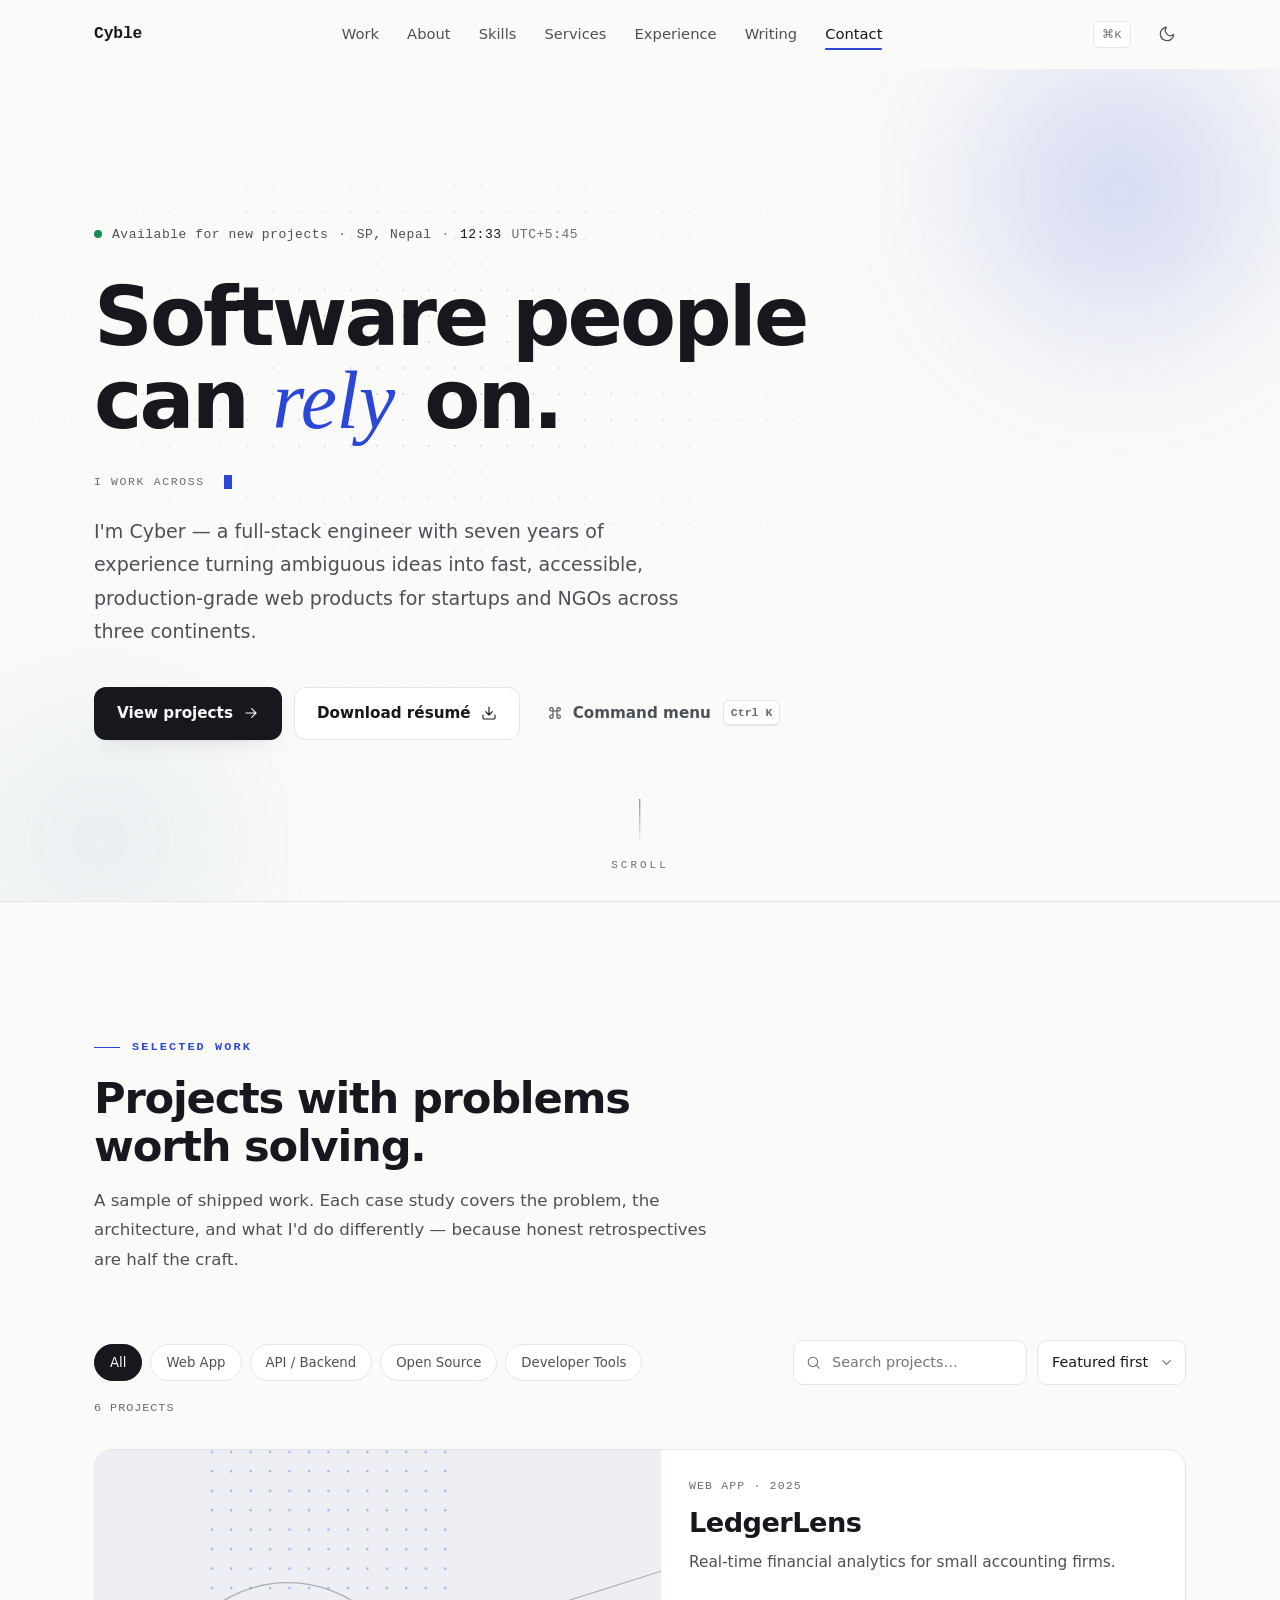
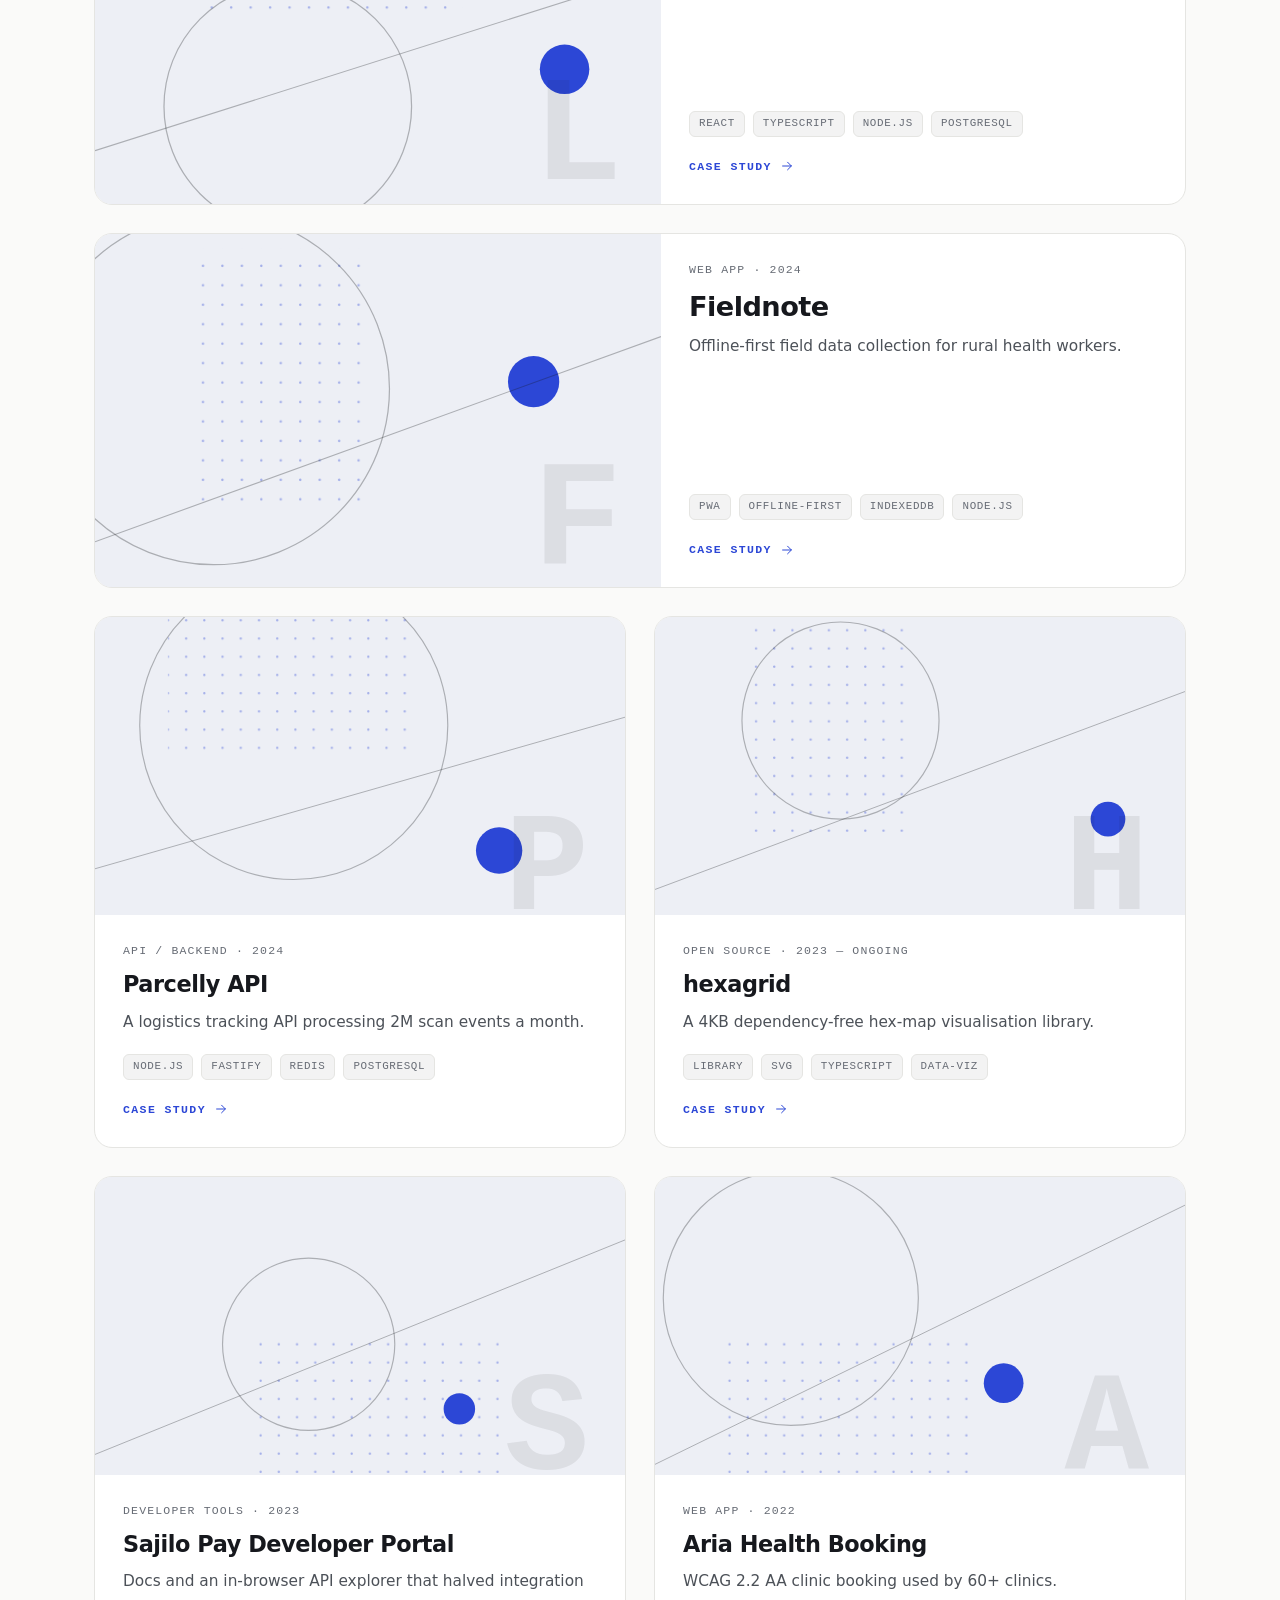
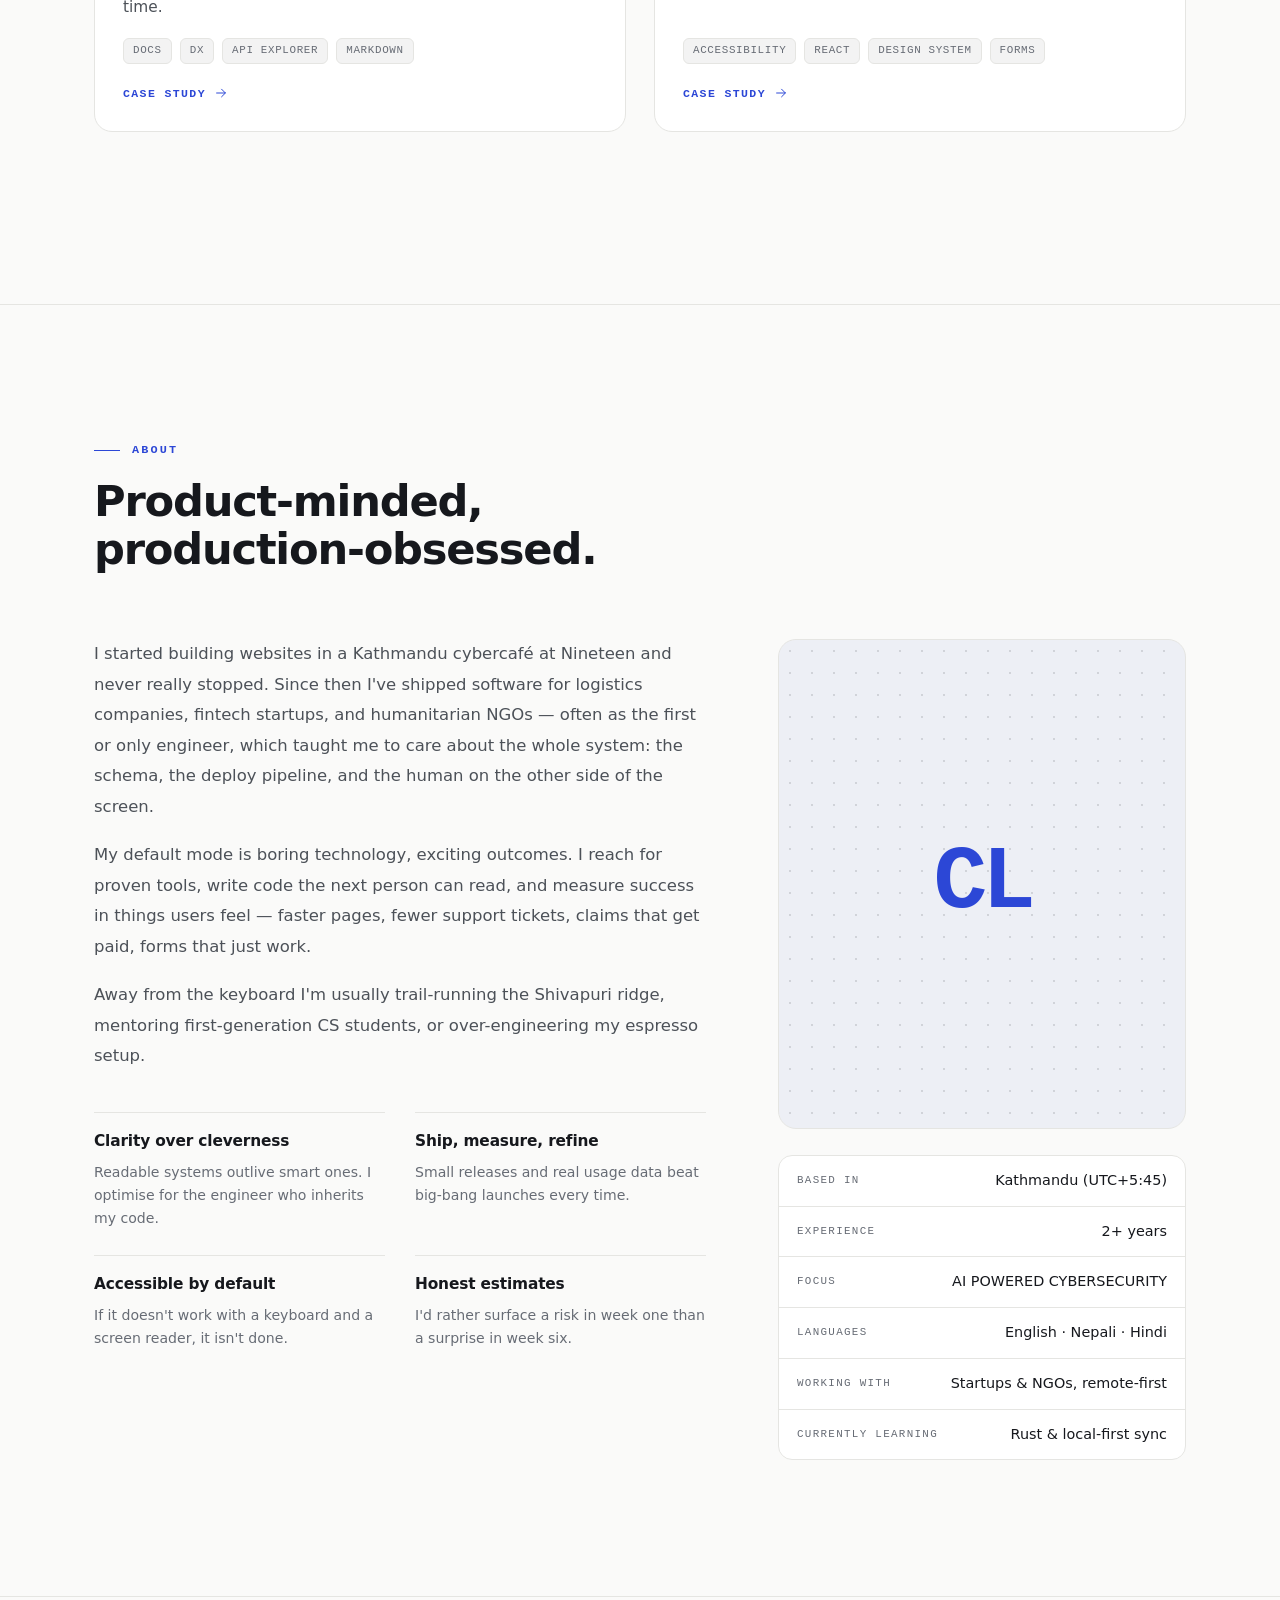
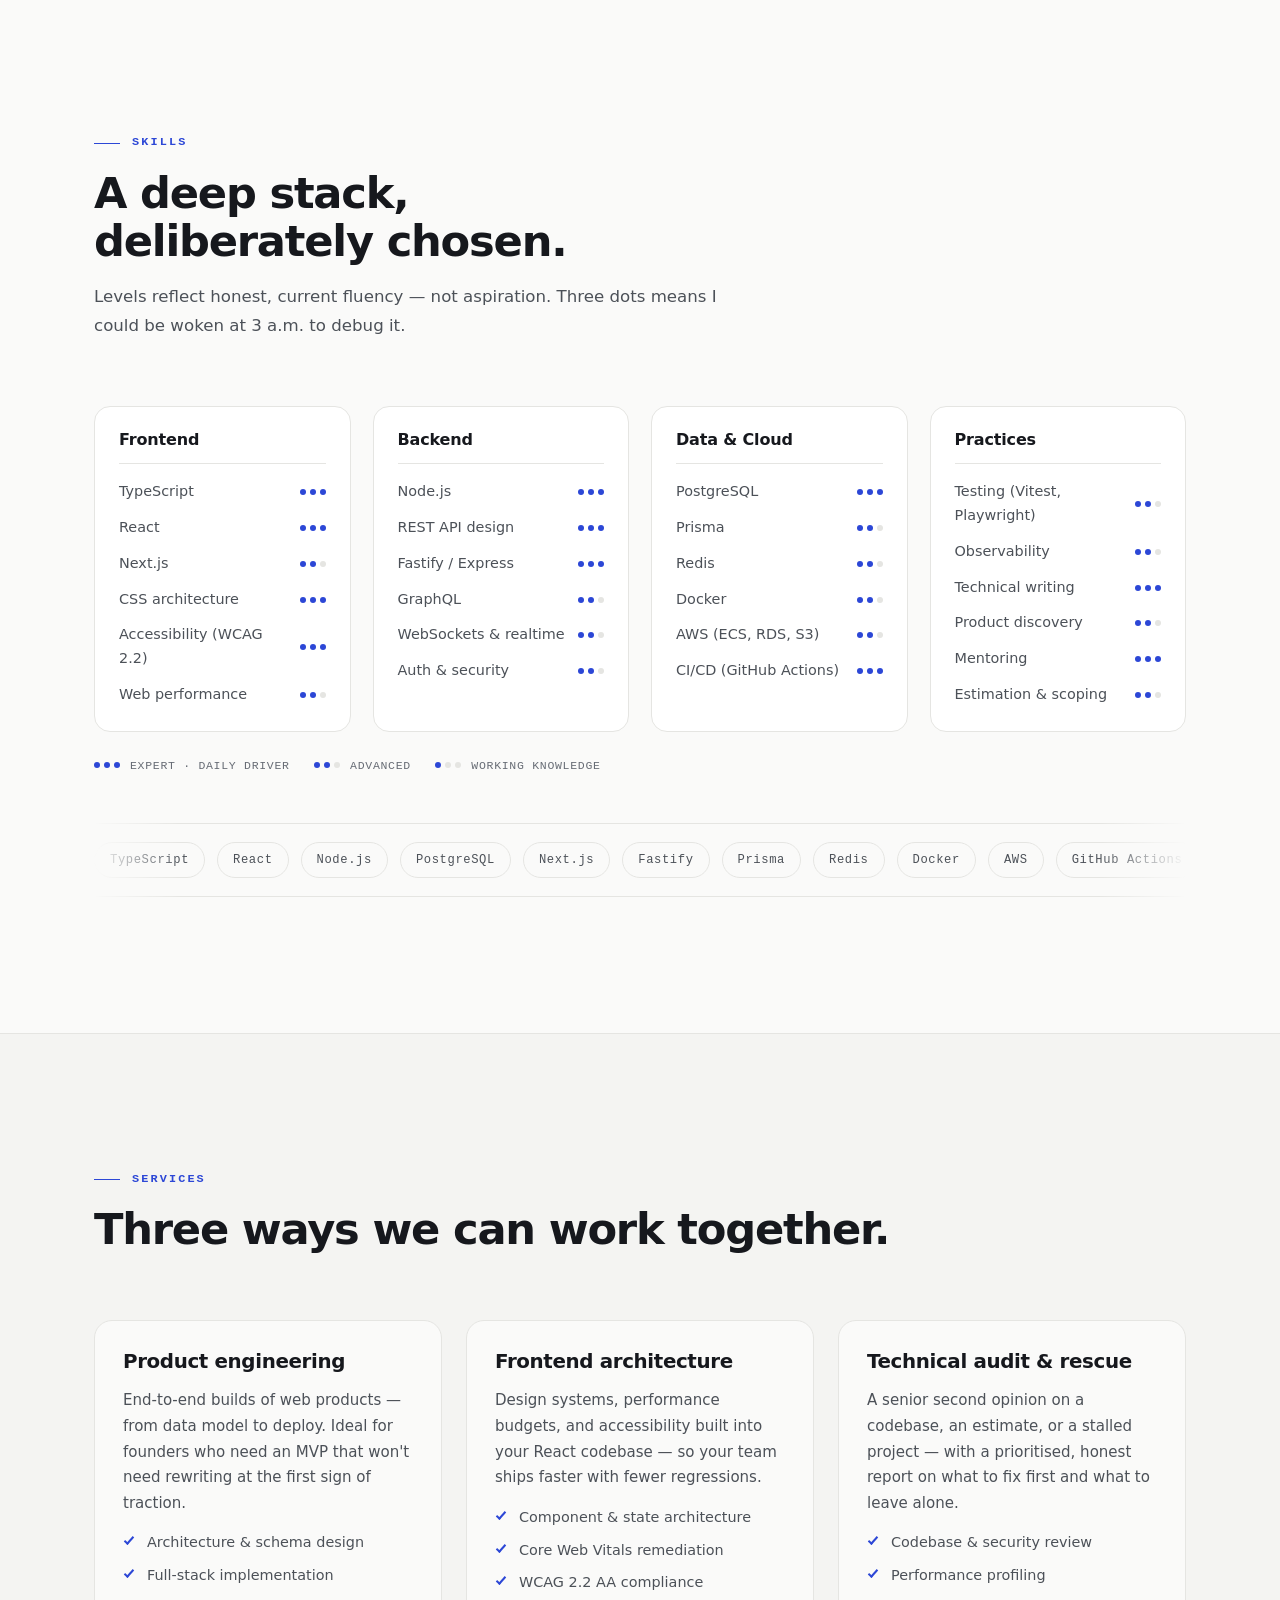
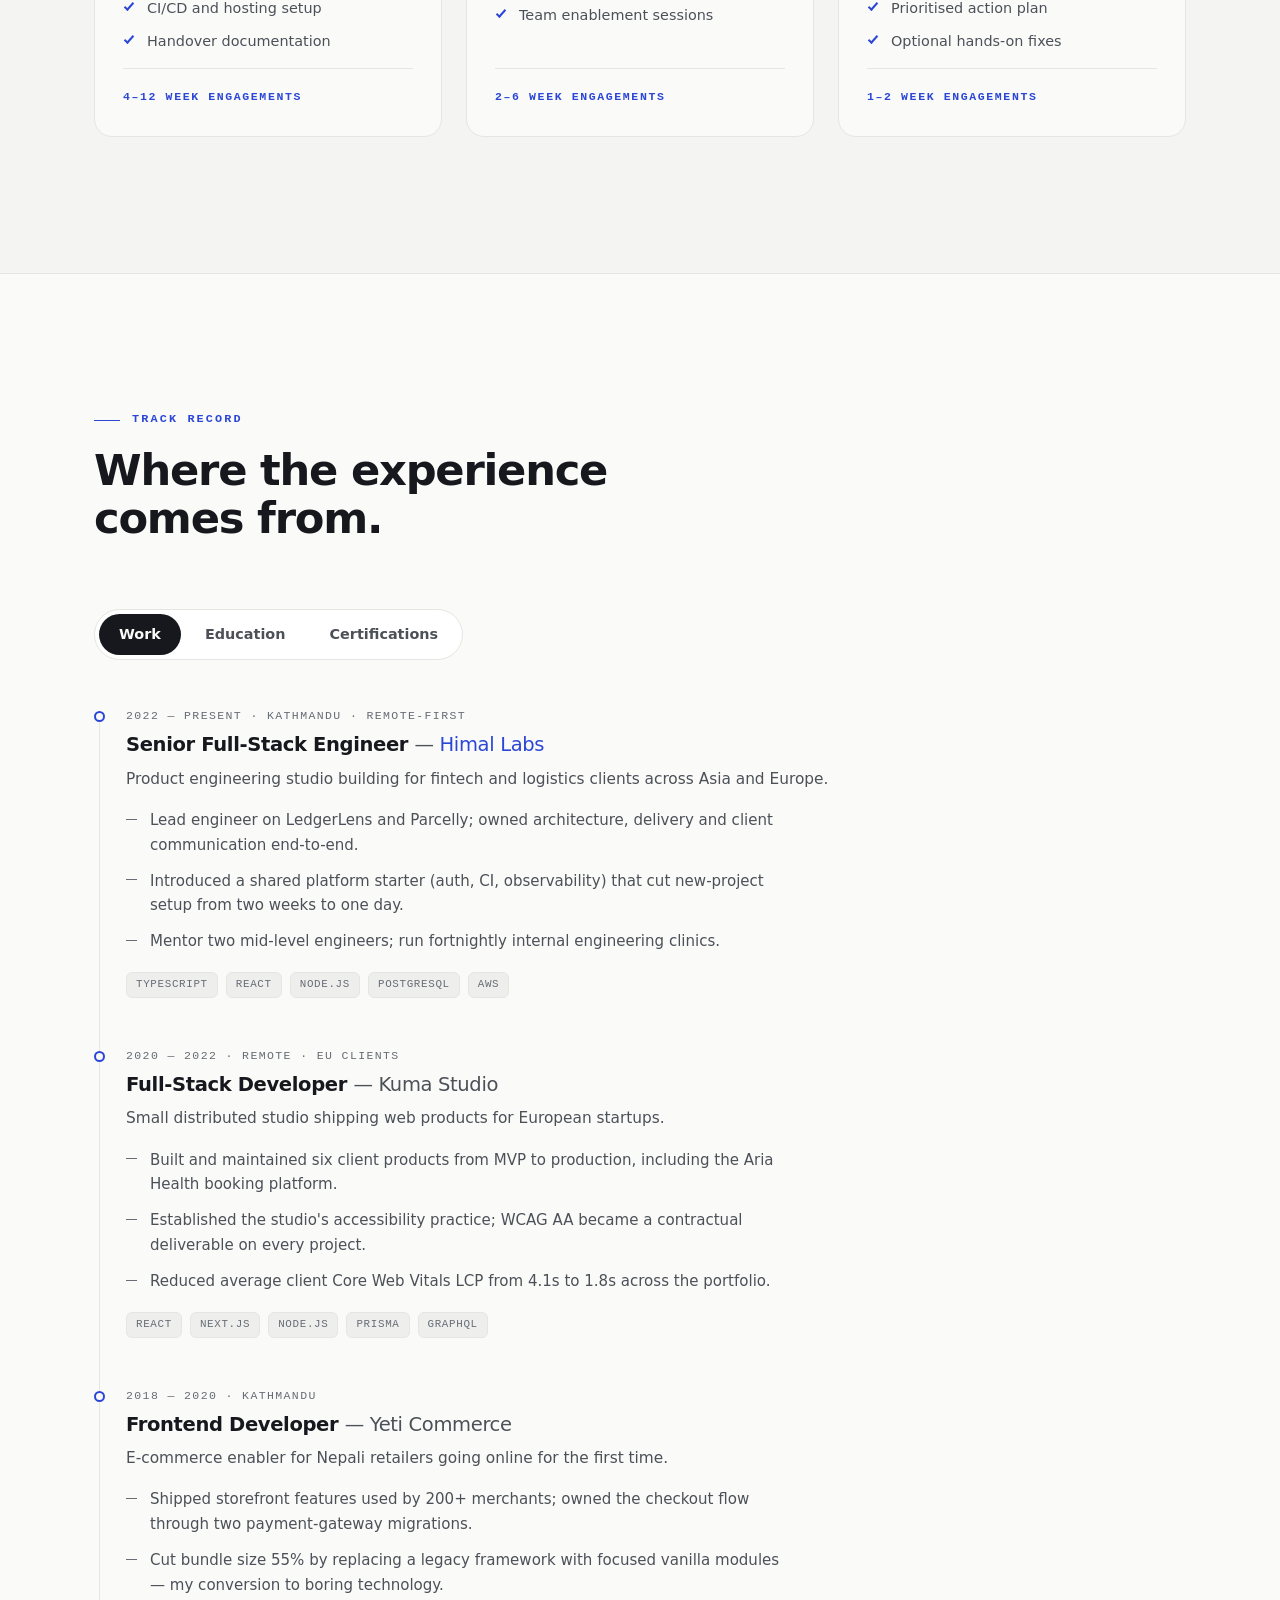
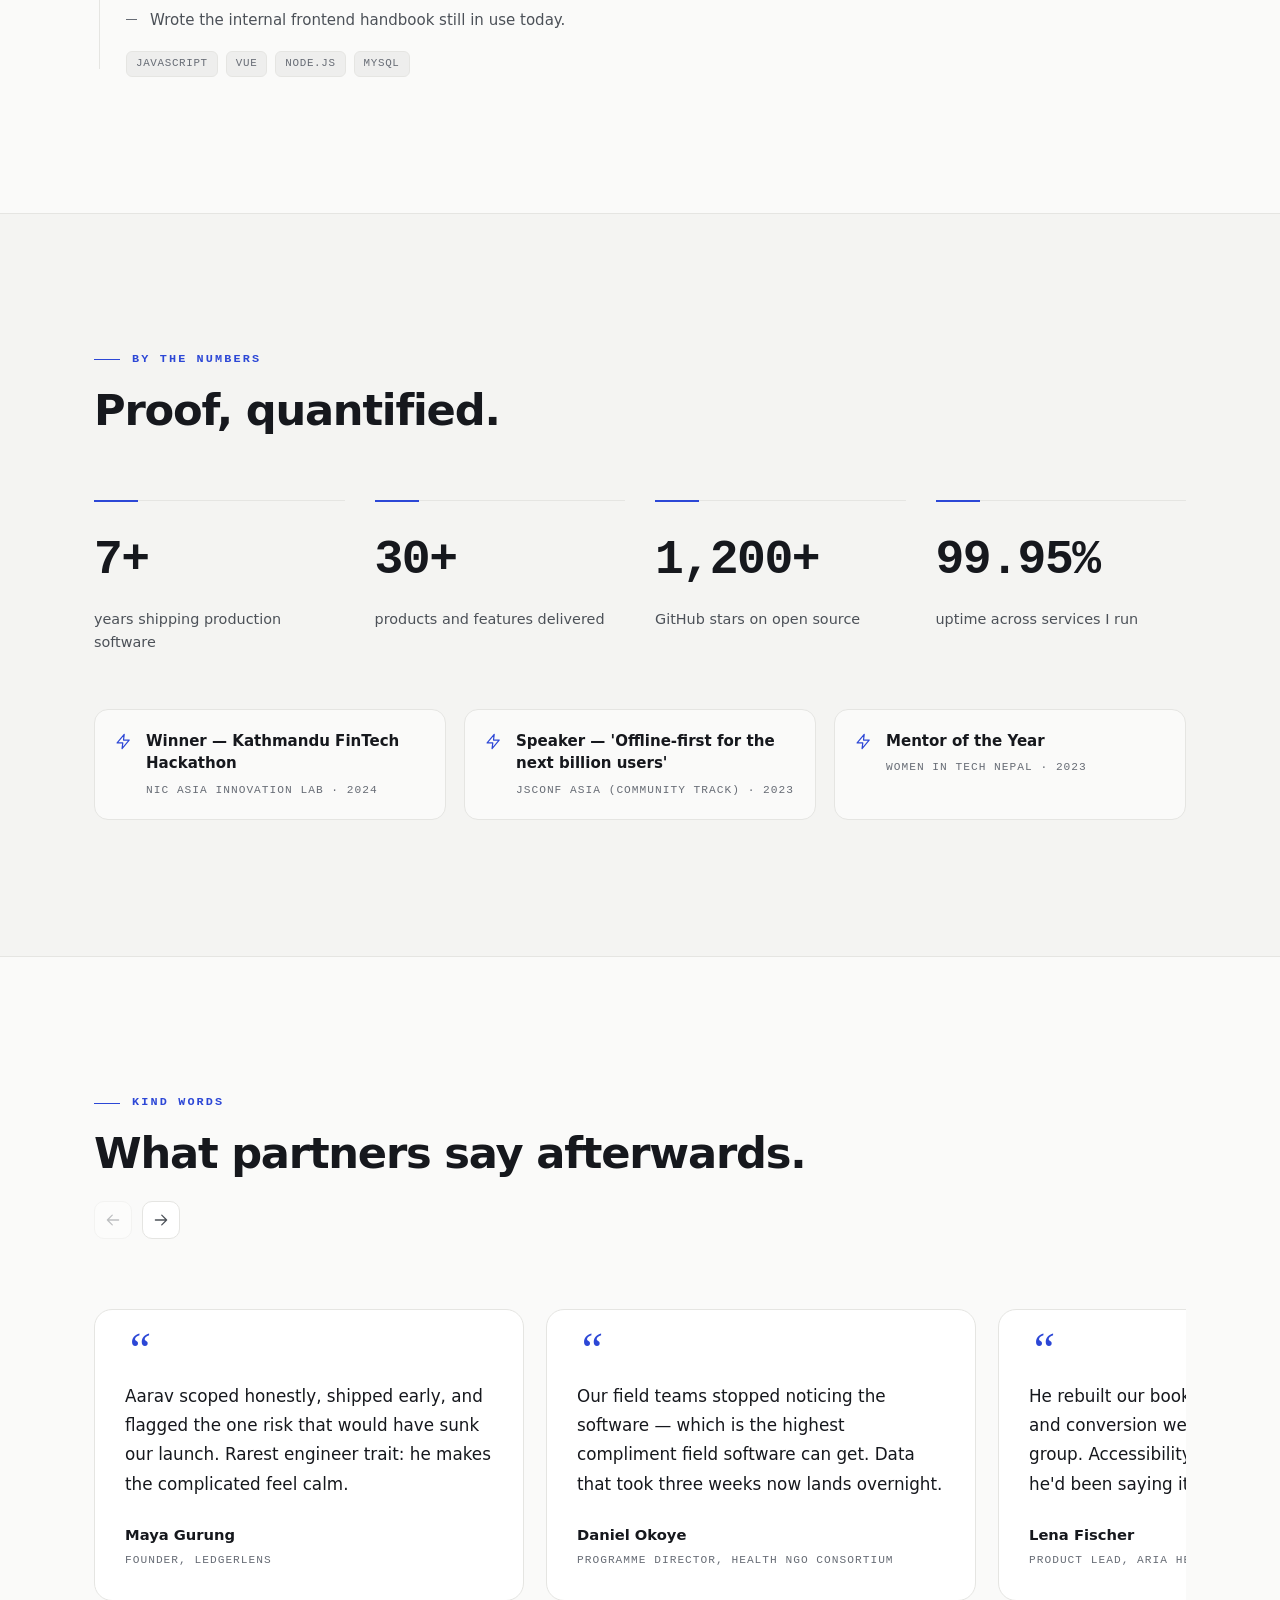
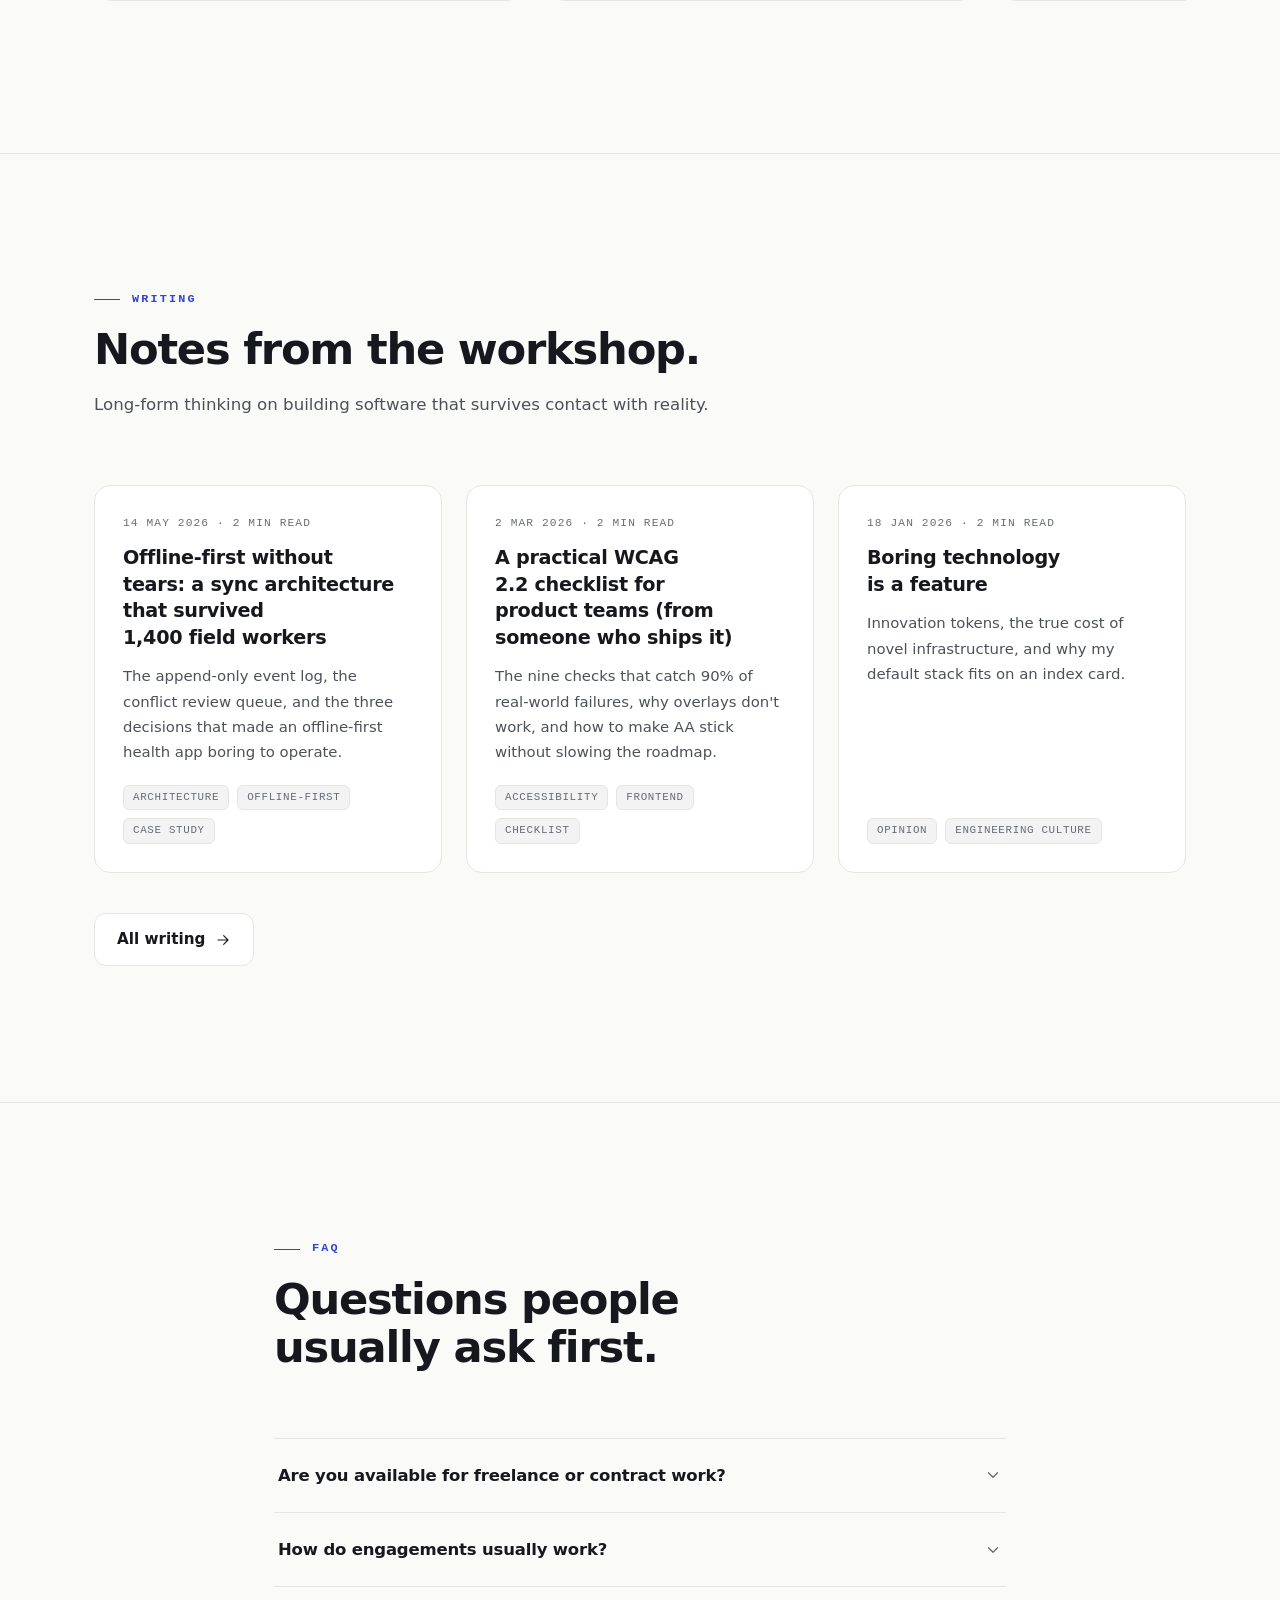
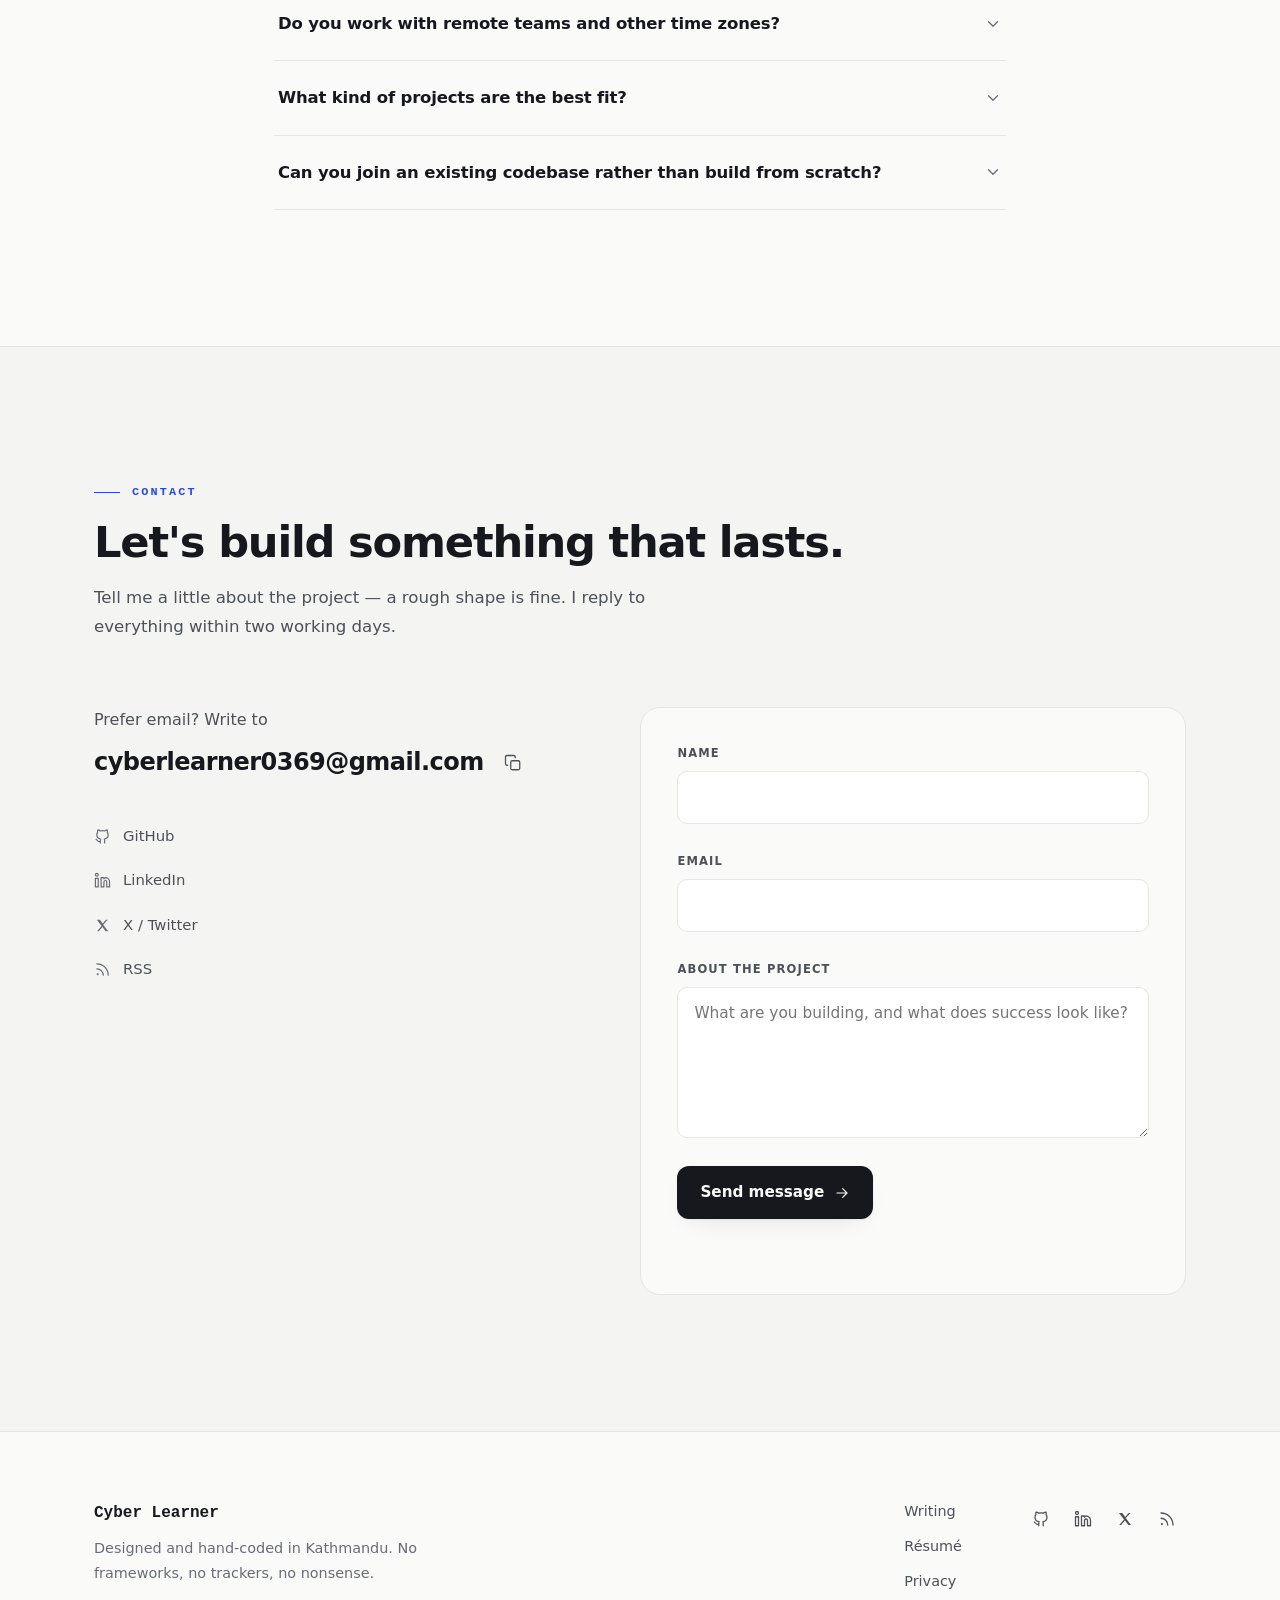
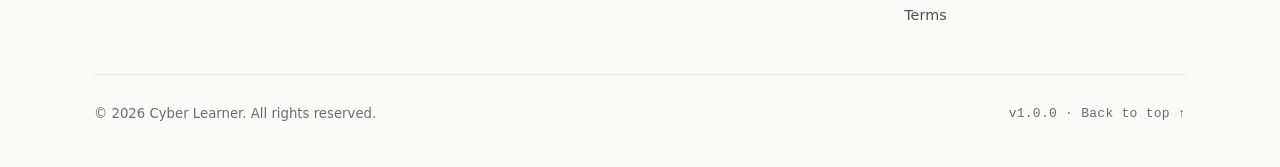
==== commit c834999c: "Updated the homepage Title" ====
--- a/index.html
+++ b/index.html
@@ -6,7 +6,7 @@
 
   <!-- ▼ EDIT WHEN PERSONALISING: title, description, URLs and JSON-LD below
        should mirror what you put in js/content.js -->
-  <title>Cyber Learner</title>
+  <title>Cyber Learner - PORTFOLIO</title>
   <meta name="description" content="Full-stack engineer with 7+ years building fast, accessible, production-grade web products for startups and NGOs. TypeScript, React, Node.js, PostgreSQL.">
   <meta name="author" content="Cyber Learner">
   <link rel="canonical" href="https://example.com/">
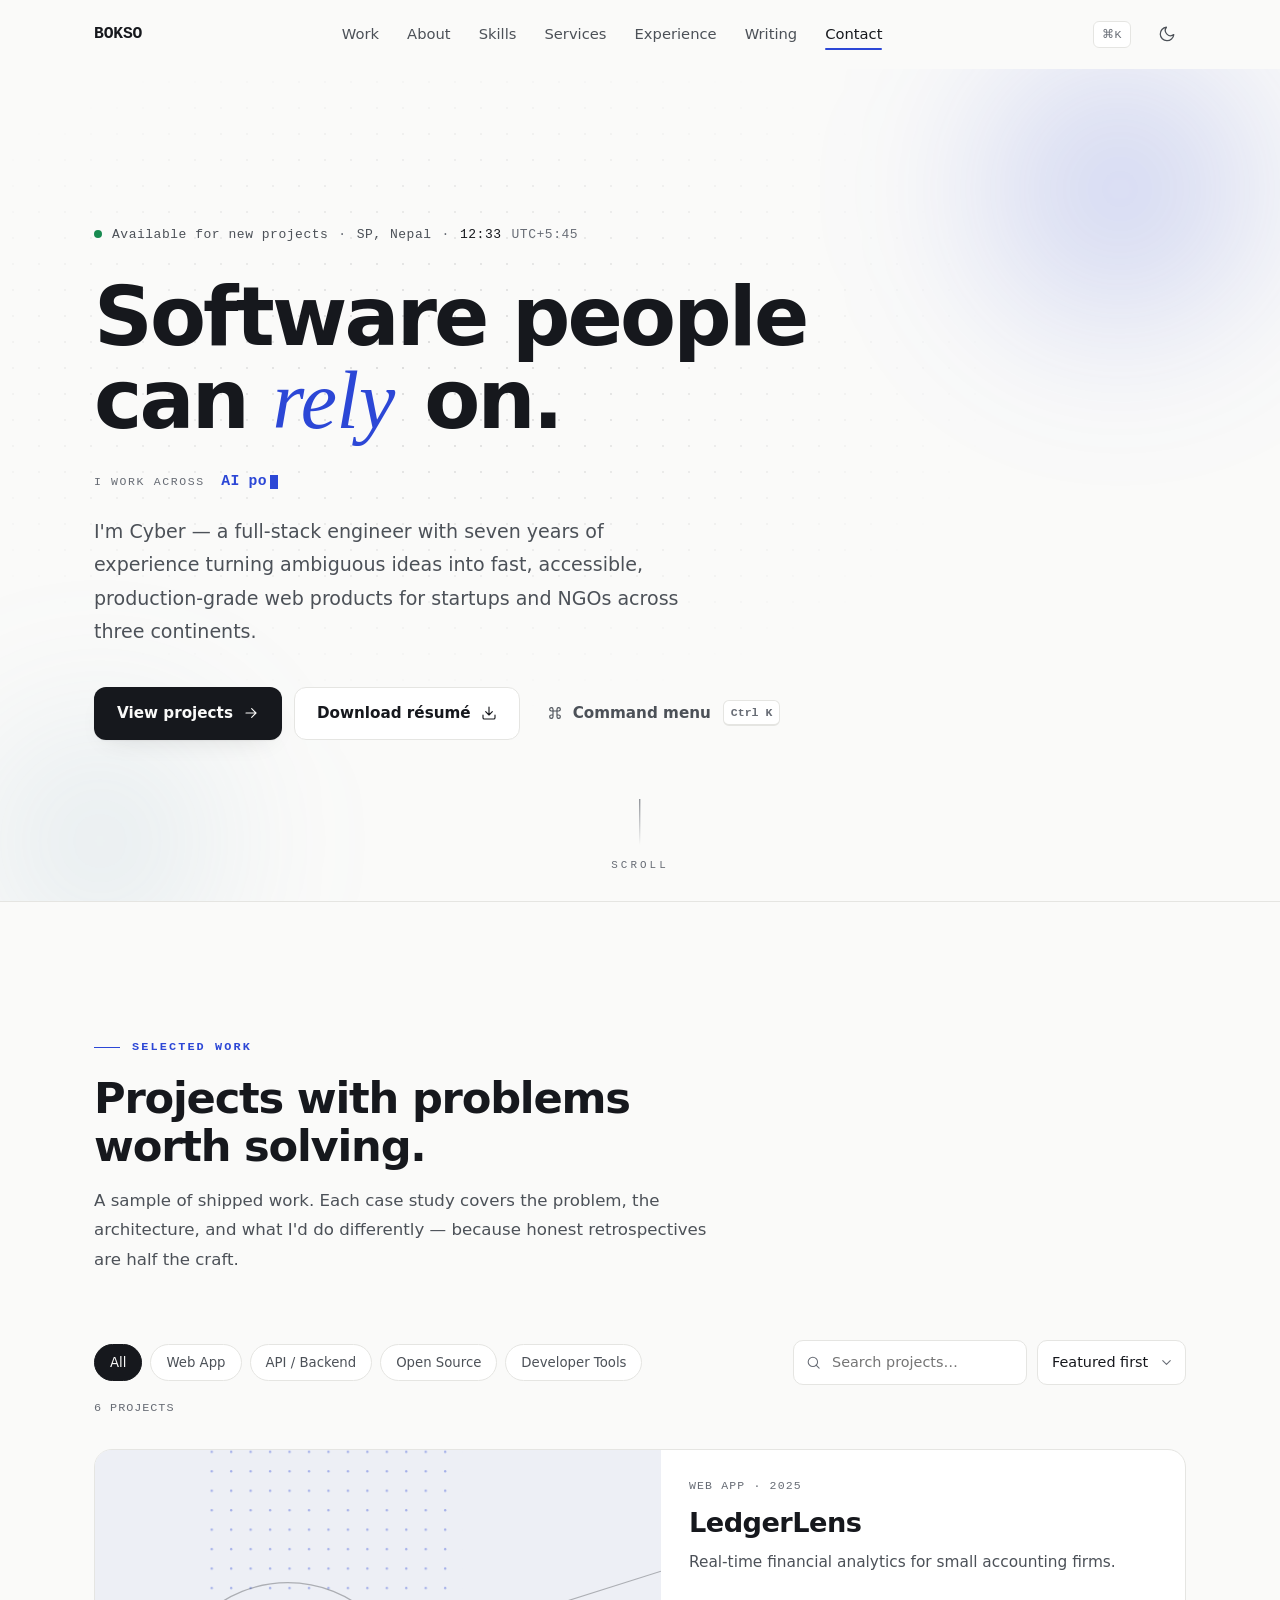
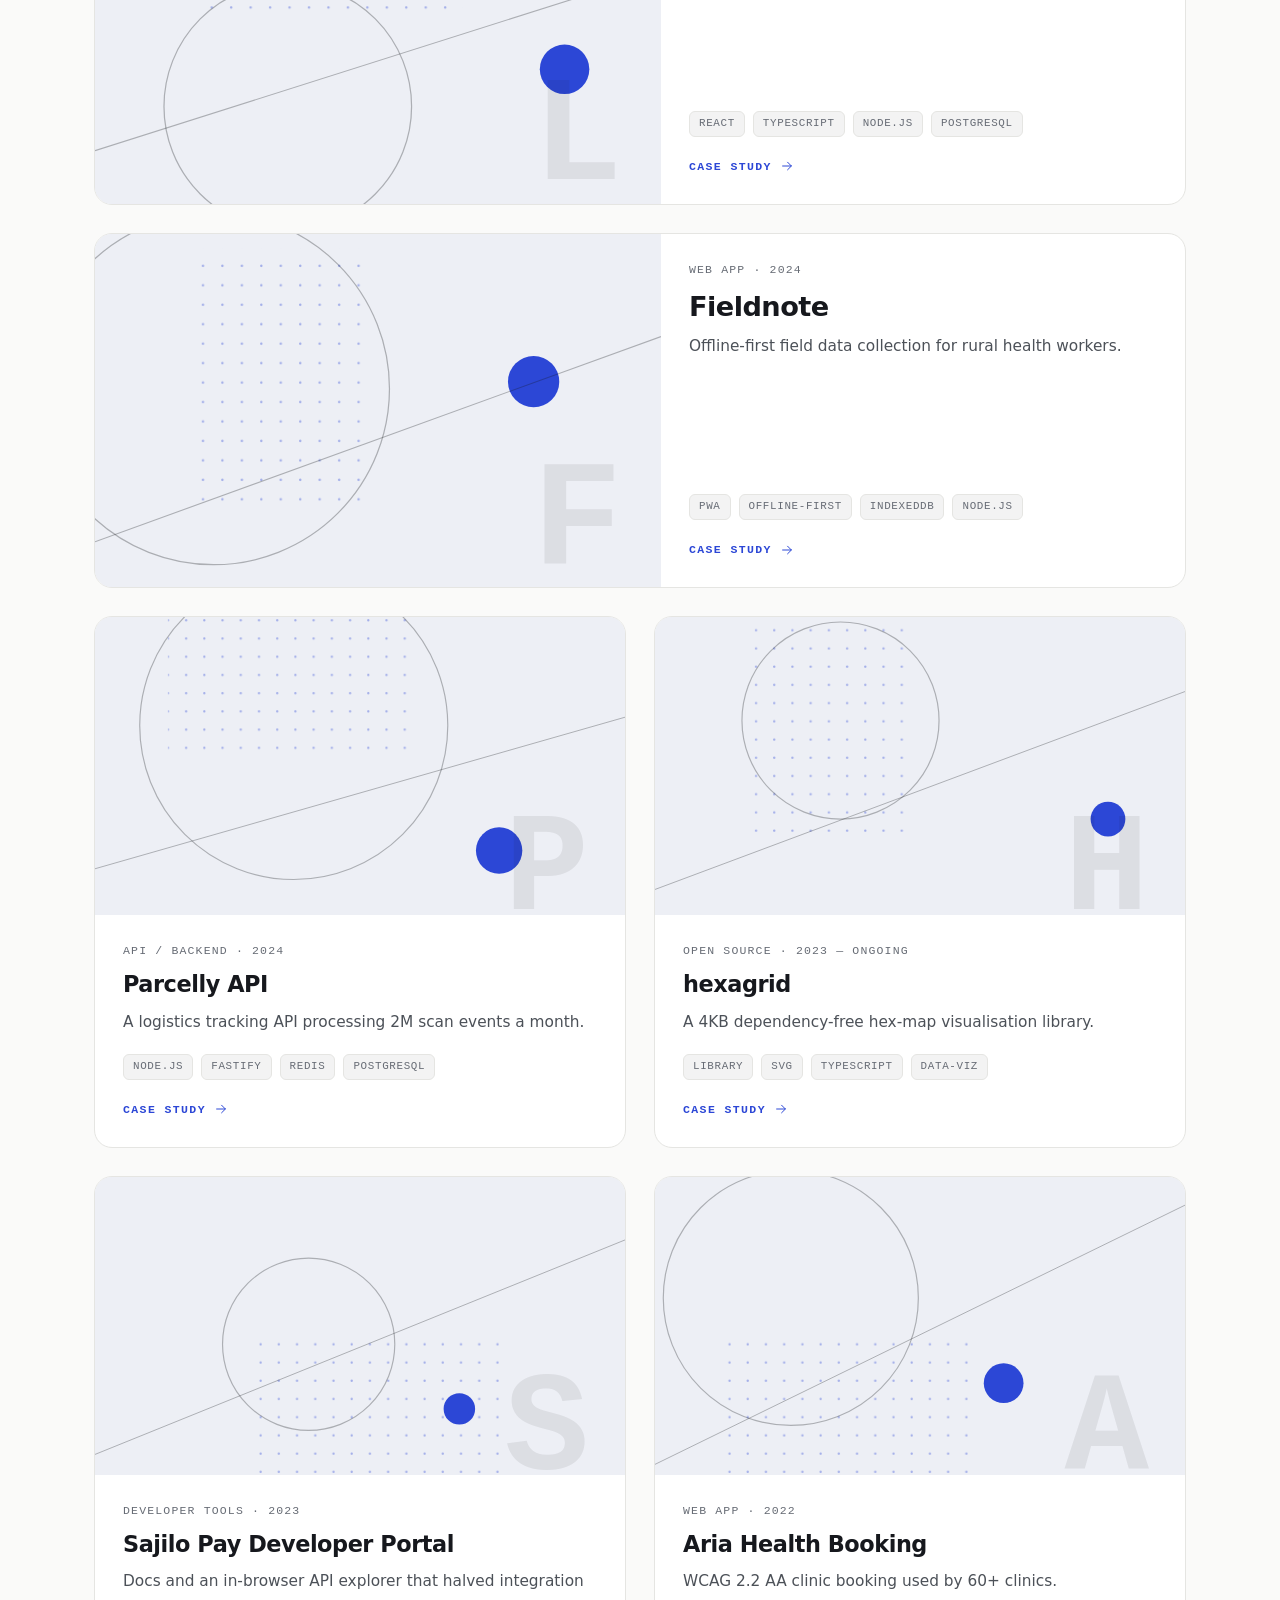
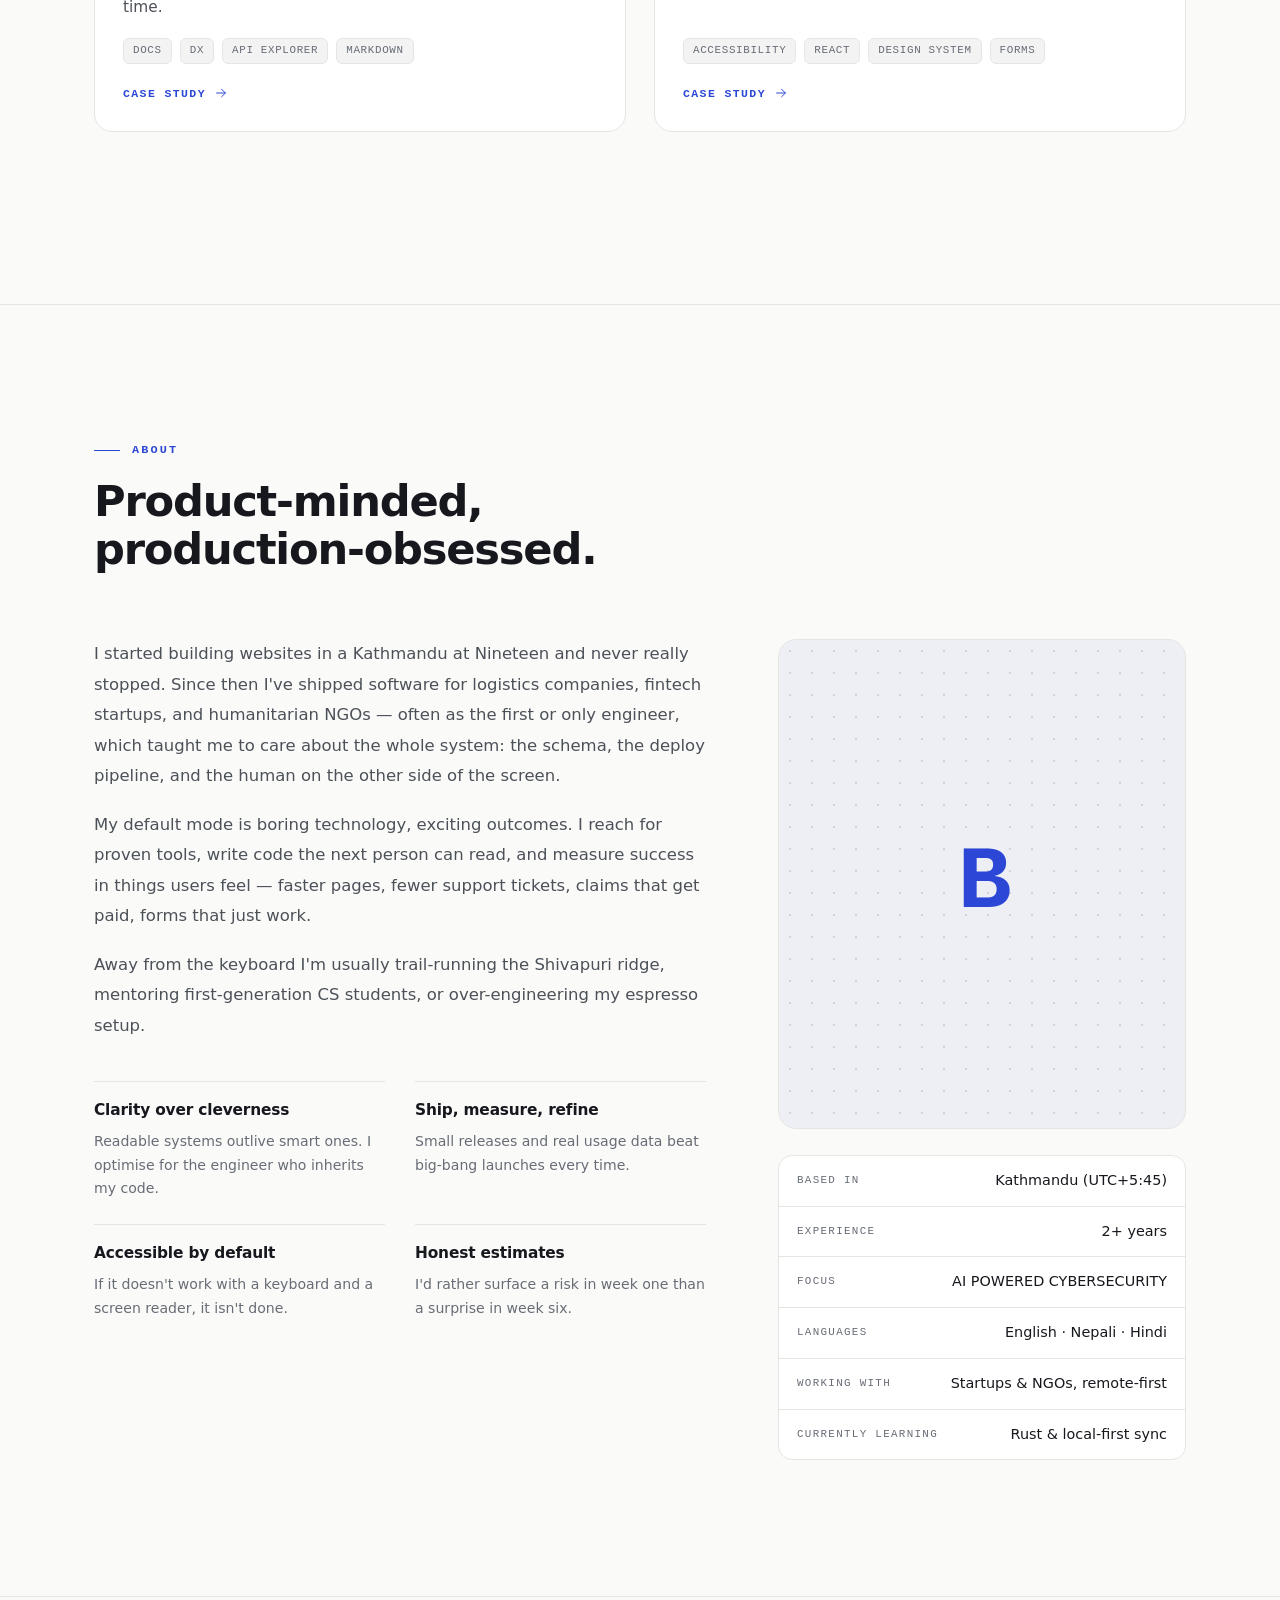
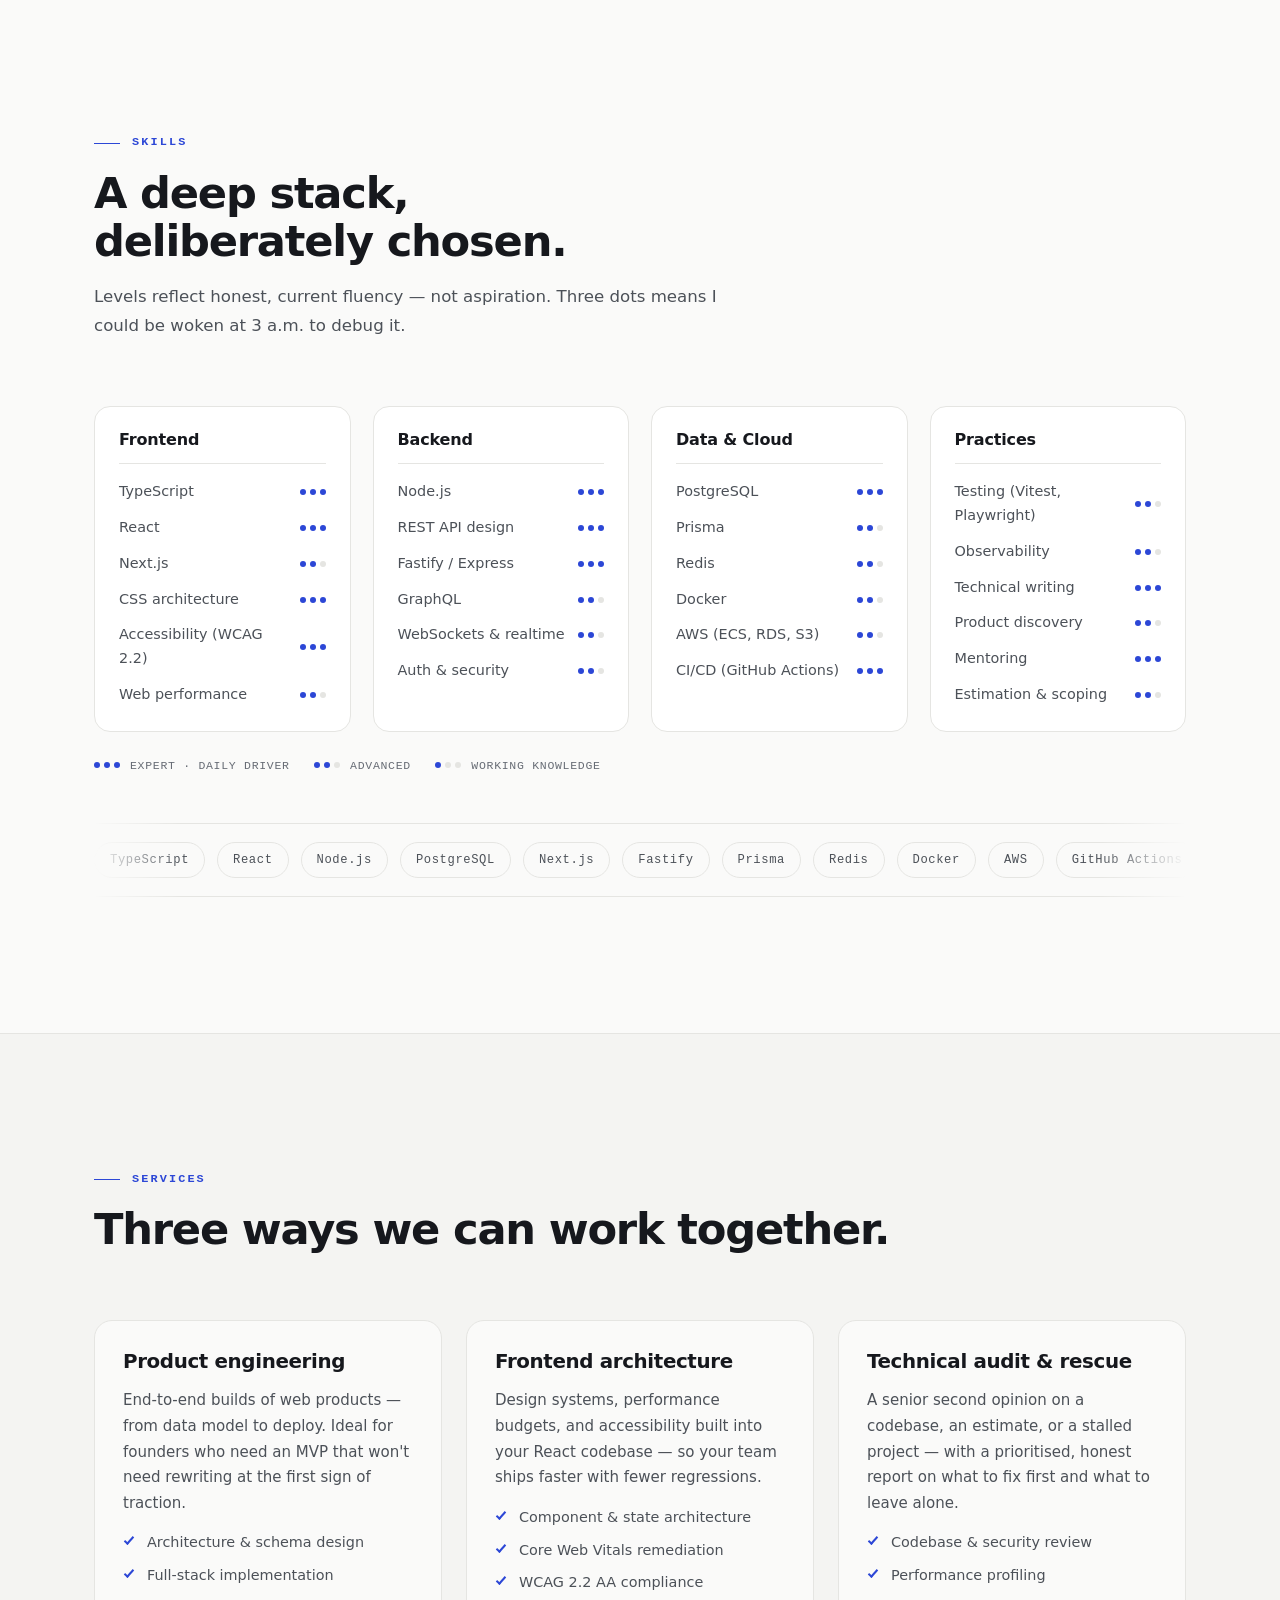
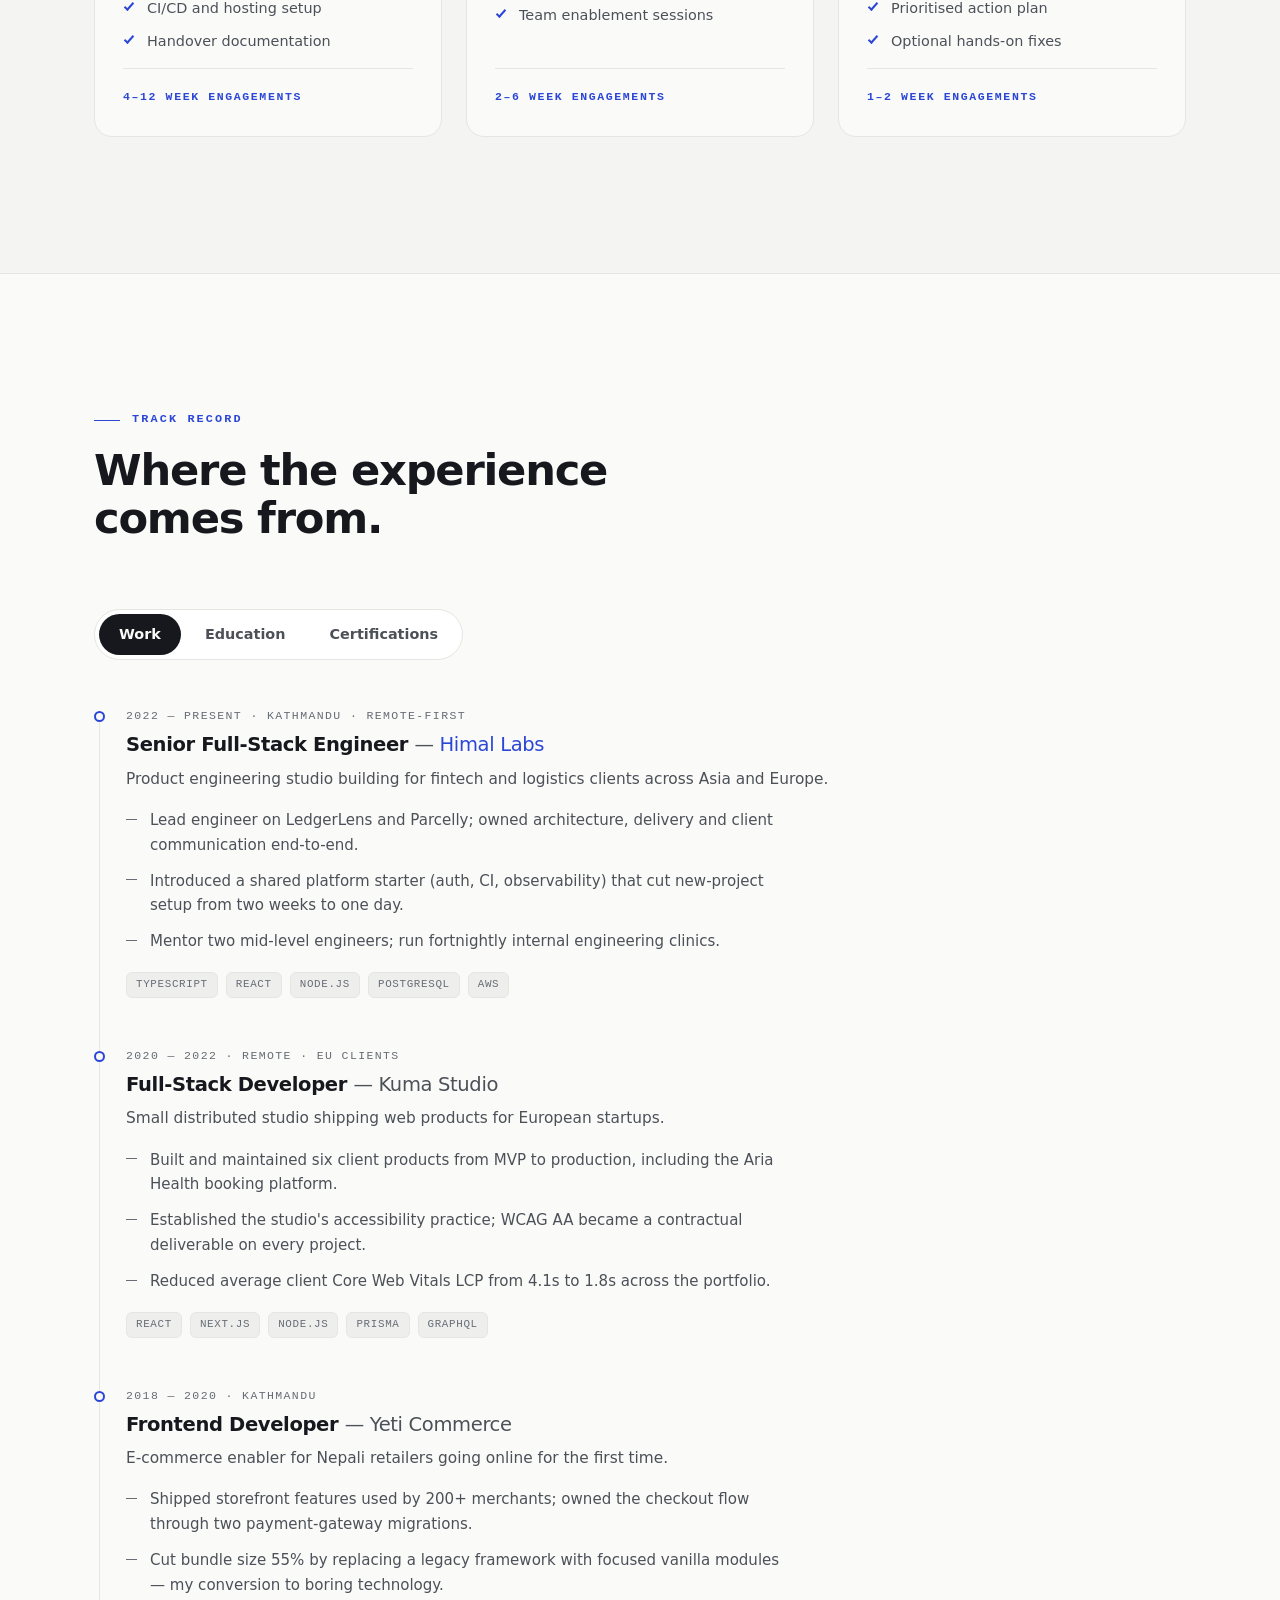
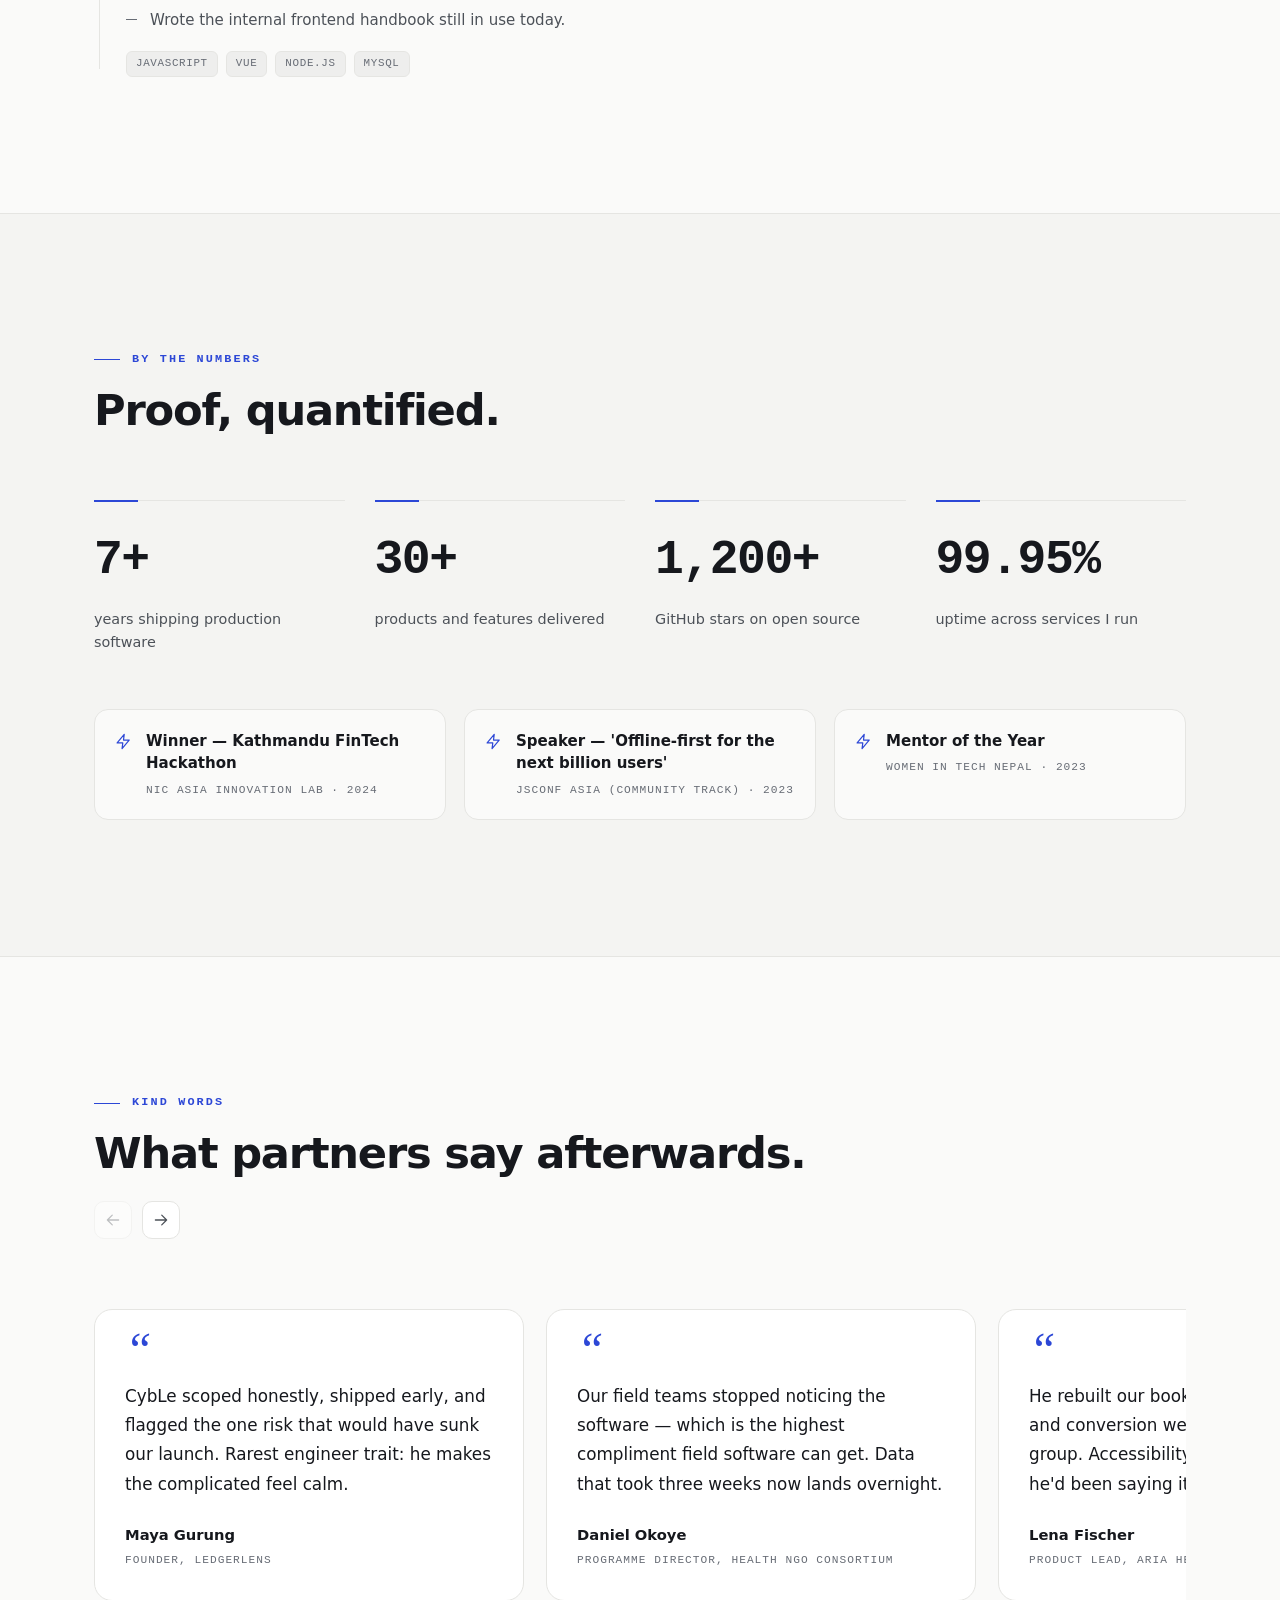
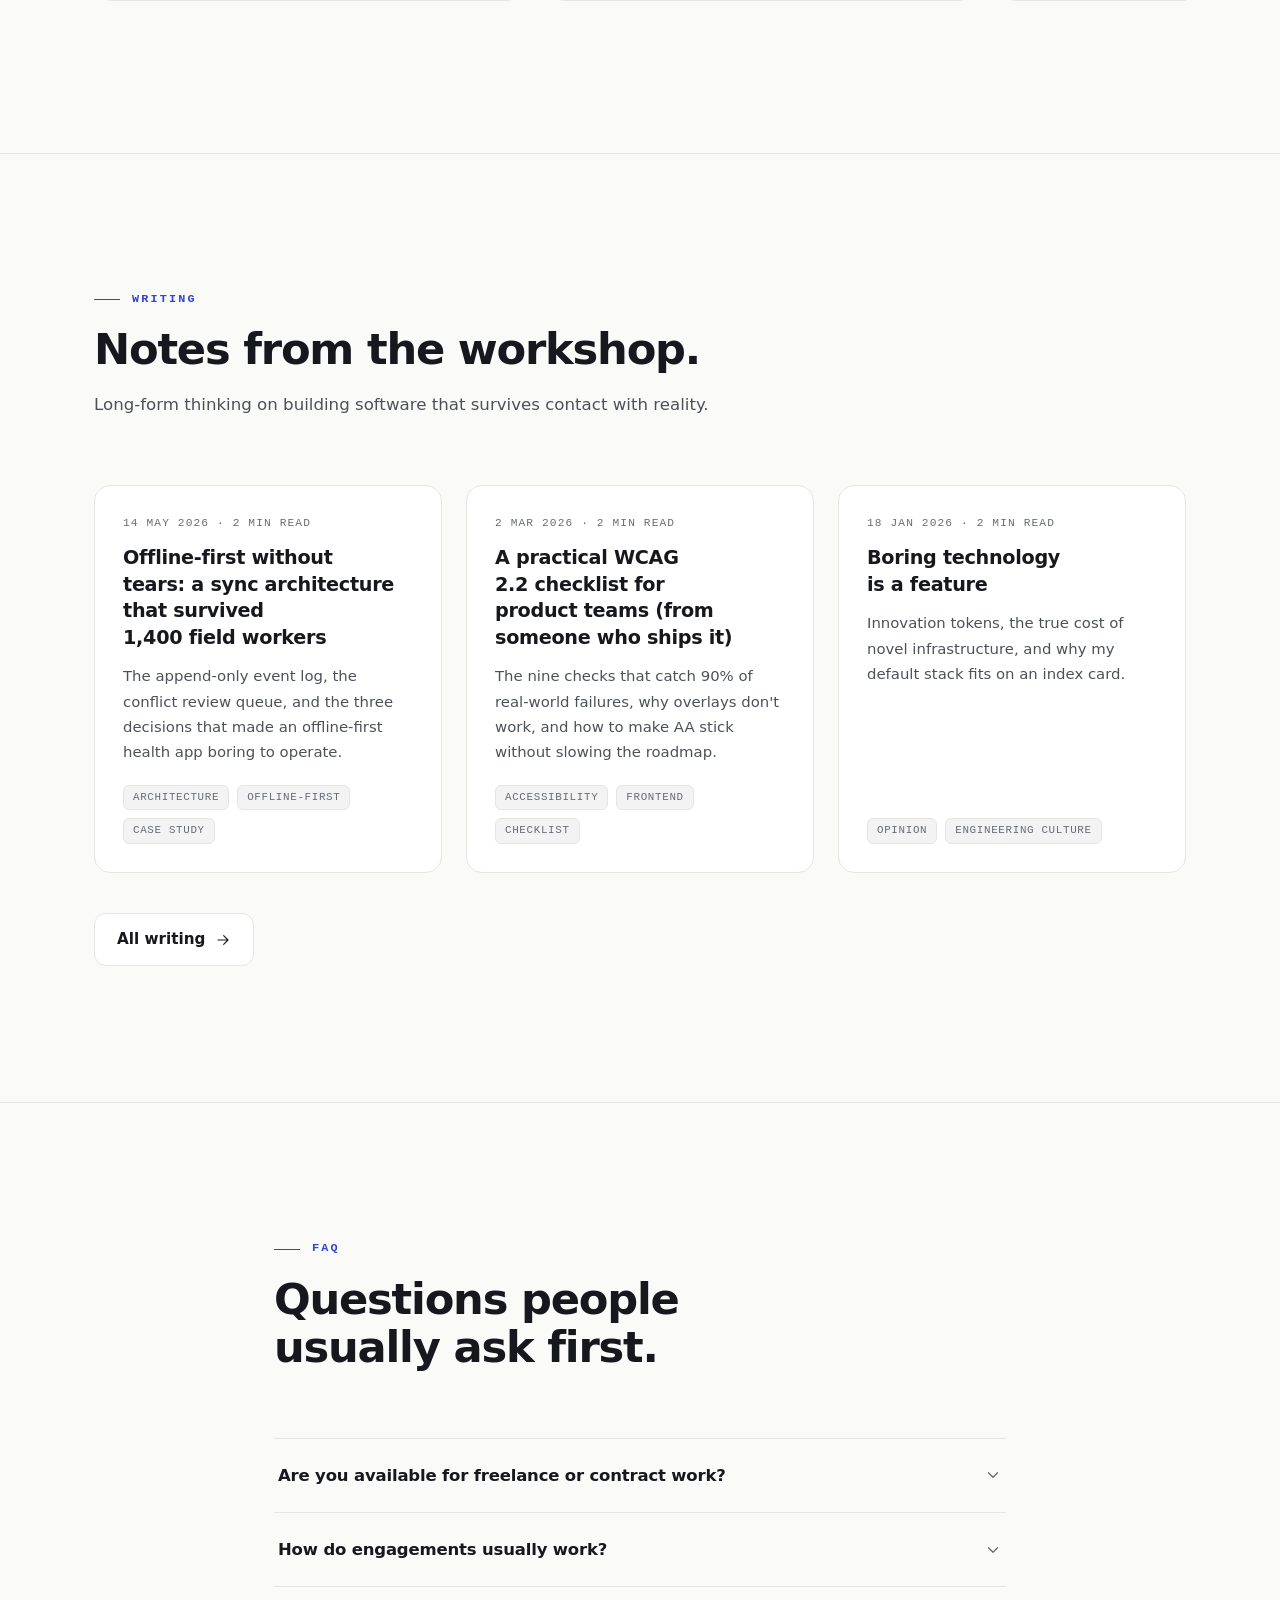
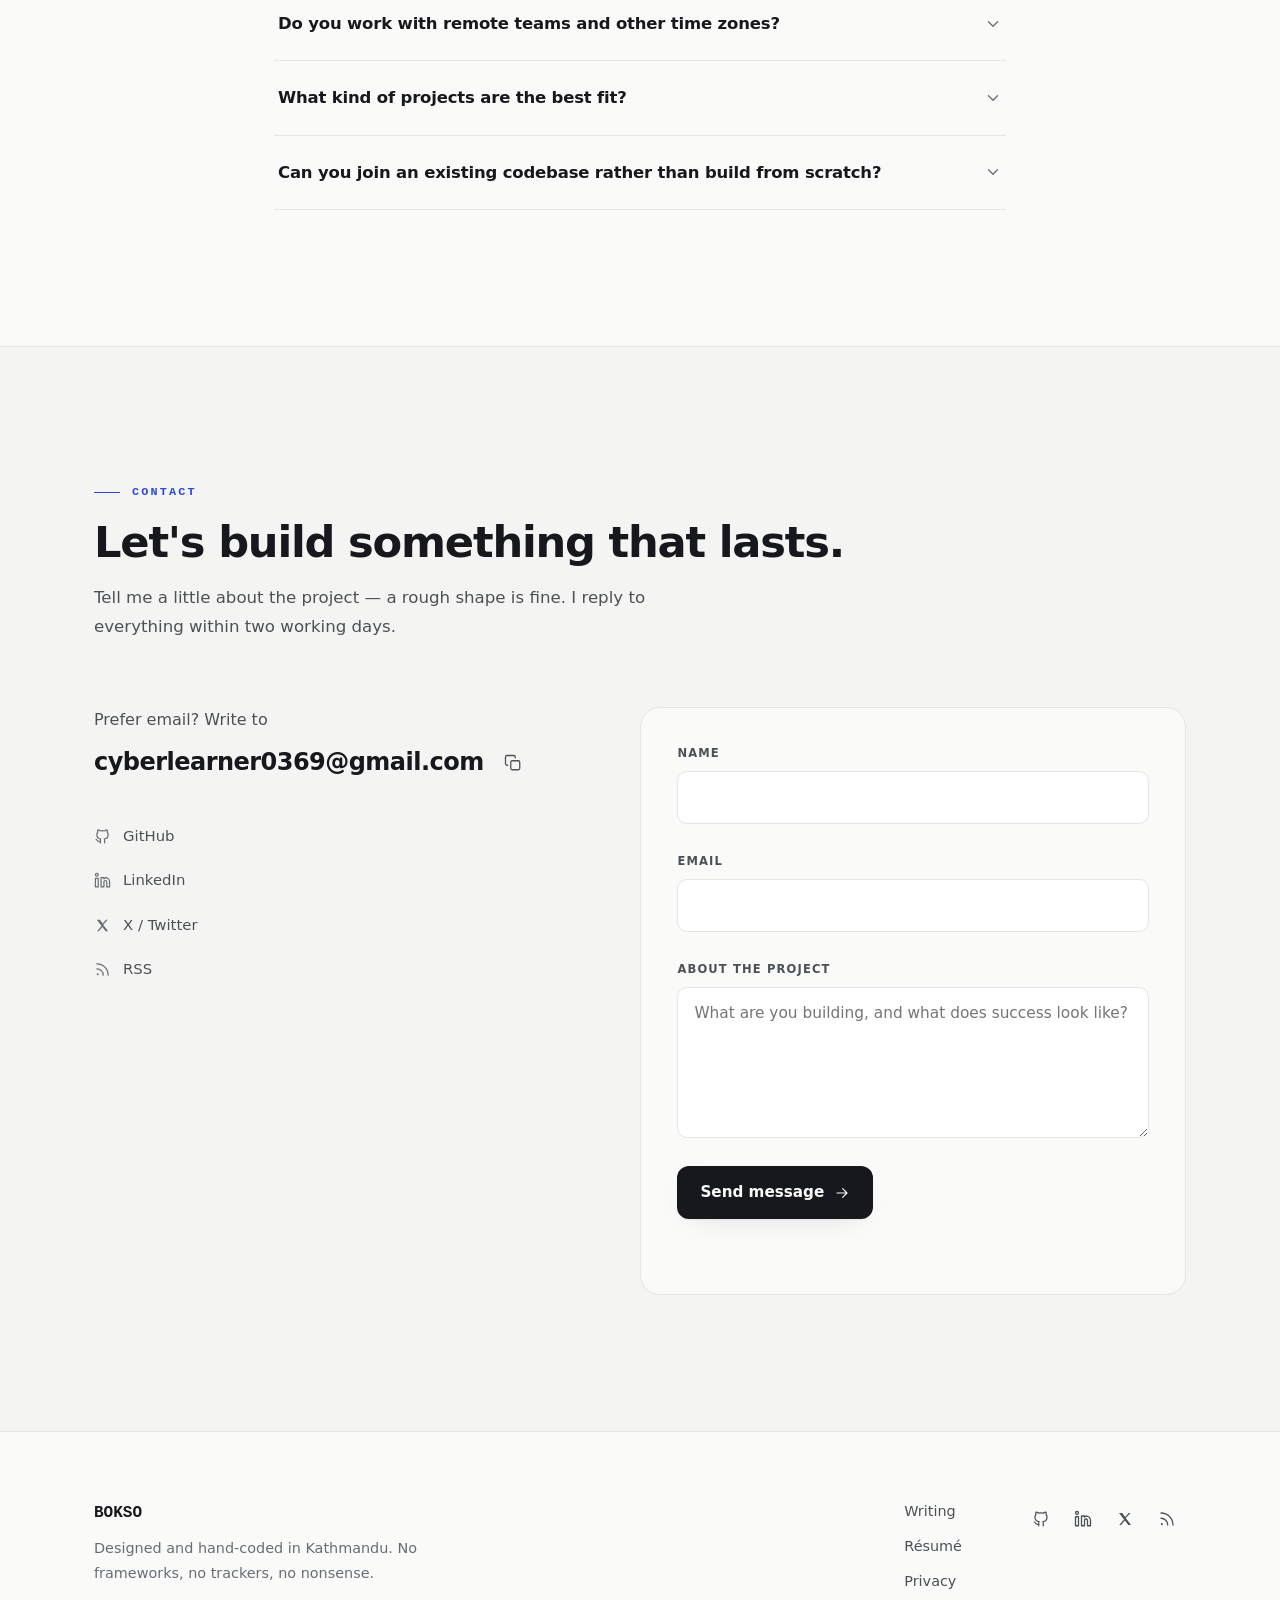
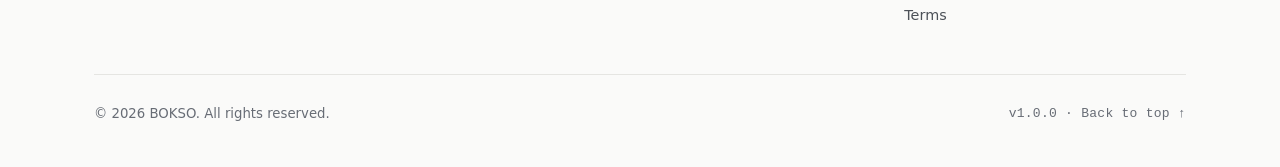
==== commit 5c21a3c4: "Update portfolio branding from Cyber Learner to BOKSO" ====
--- a/index.html
+++ b/index.html
@@ -6,9 +6,9 @@
 
   <!-- ▼ EDIT WHEN PERSONALISING: title, description, URLs and JSON-LD below
        should mirror what you put in js/content.js -->
-  <title>Cyber Learner - PORTFOLIO</title>
+  <title>BOKSO - PORTFOLIO</title>
   <meta name="description" content="Full-stack engineer with 7+ years building fast, accessible, production-grade web products for startups and NGOs. TypeScript, React, Node.js, PostgreSQL.">
-  <meta name="author" content="Cyber Learner">
+  <meta name="author" content="BOKSO">
   <link rel="canonical" href="https://example.com/">
   <meta name="robots" content="index, follow">
 
@@ -18,8 +18,8 @@
 
   <!-- Open Graph -->
   <meta property="og:type" content="website">
-  <meta property="og:site_name" content="CYBLE">
-  <meta property="og:title" content="Cyber Learner — Full-Stack Engineer">
+  <meta property="og:site_name" content="BOKSO">
+  <meta property="og:title" content="BOKSO — Full-Stack Engineer">
   <meta property="og:description" content="Software people can rely on. Case studies, writing, and services from a full-stack engineer in Kathmandu.">
   <meta property="og:url" content="https://example.com/">
   <meta property="og:image" content="https://example.com/assets/images/og.png">
@@ -28,7 +28,7 @@
 
   <!-- Twitter / X -->
   <meta name="twitter:card" content="summary_large_image">
-  <meta name="twitter:title" content="Aarav Shrestha — Full-Stack Engineer">
+  <meta name="twitter:title" content="BOKSO — Full-Stack Engineer">
   <meta name="twitter:description" content="Software people can rely on. Case studies, writing, and services.">
   <meta name="twitter:image" content="https://example.com/assets/images/og.png">
 
@@ -50,14 +50,14 @@
       {
         "@type": "Person",
         "@id": "https://example.com/#person",
-        "name": "Cyber Learner",
+        "name": "BOKSO",
         "jobTitle": "Full-Stack Engineer",
         "url": "https://example.com/",
         "email": "mailto:cyberlearner0369@gmail.com",
         "address": { "@type": "PostalAddress", "addressLocality": "SP", "addressCountry": "NP" },
         "sameAs": [
-          "https://github.com/cyble-example",
-          "https://www.linkedin.com/in/cyble-example",
+          "https://github.com/bokso-example",
+          "https://www.linkedin.com/in/bokso-example",
           "https://x.com/cyble_example"
         ],
         "knowsAbout": ["TypeScript", "React", "Node.js", "PostgreSQL", "Web accessibility", "Cloud infrastructure"]
@@ -66,7 +66,7 @@
         "@type": "WebSite",
         "@id": "https://example.com/#website",
         "url": "https://example.com/",
-        "name": "Cyber Learner",
+        "name": "BOKSO",
         "publisher": { "@id": "https://example.com/#person" }
       }
     ]
@@ -149,7 +149,7 @@
 
   <noscript>
     <div class="noscript container">
-      <h1>Cyber Learner — Full-Stack Engineer</h1>
+      <h1>BOKSO — Full-Stack Engineer</h1>
       <p>This portfolio renders its content with a small amount of JavaScript (~no frameworks, no trackers).
          Please enable JavaScript, or email <a href="mailto:cyberlearner0369@gmail.com">cyberlearner0369@gmail.com</a>.</p>
     </div>
